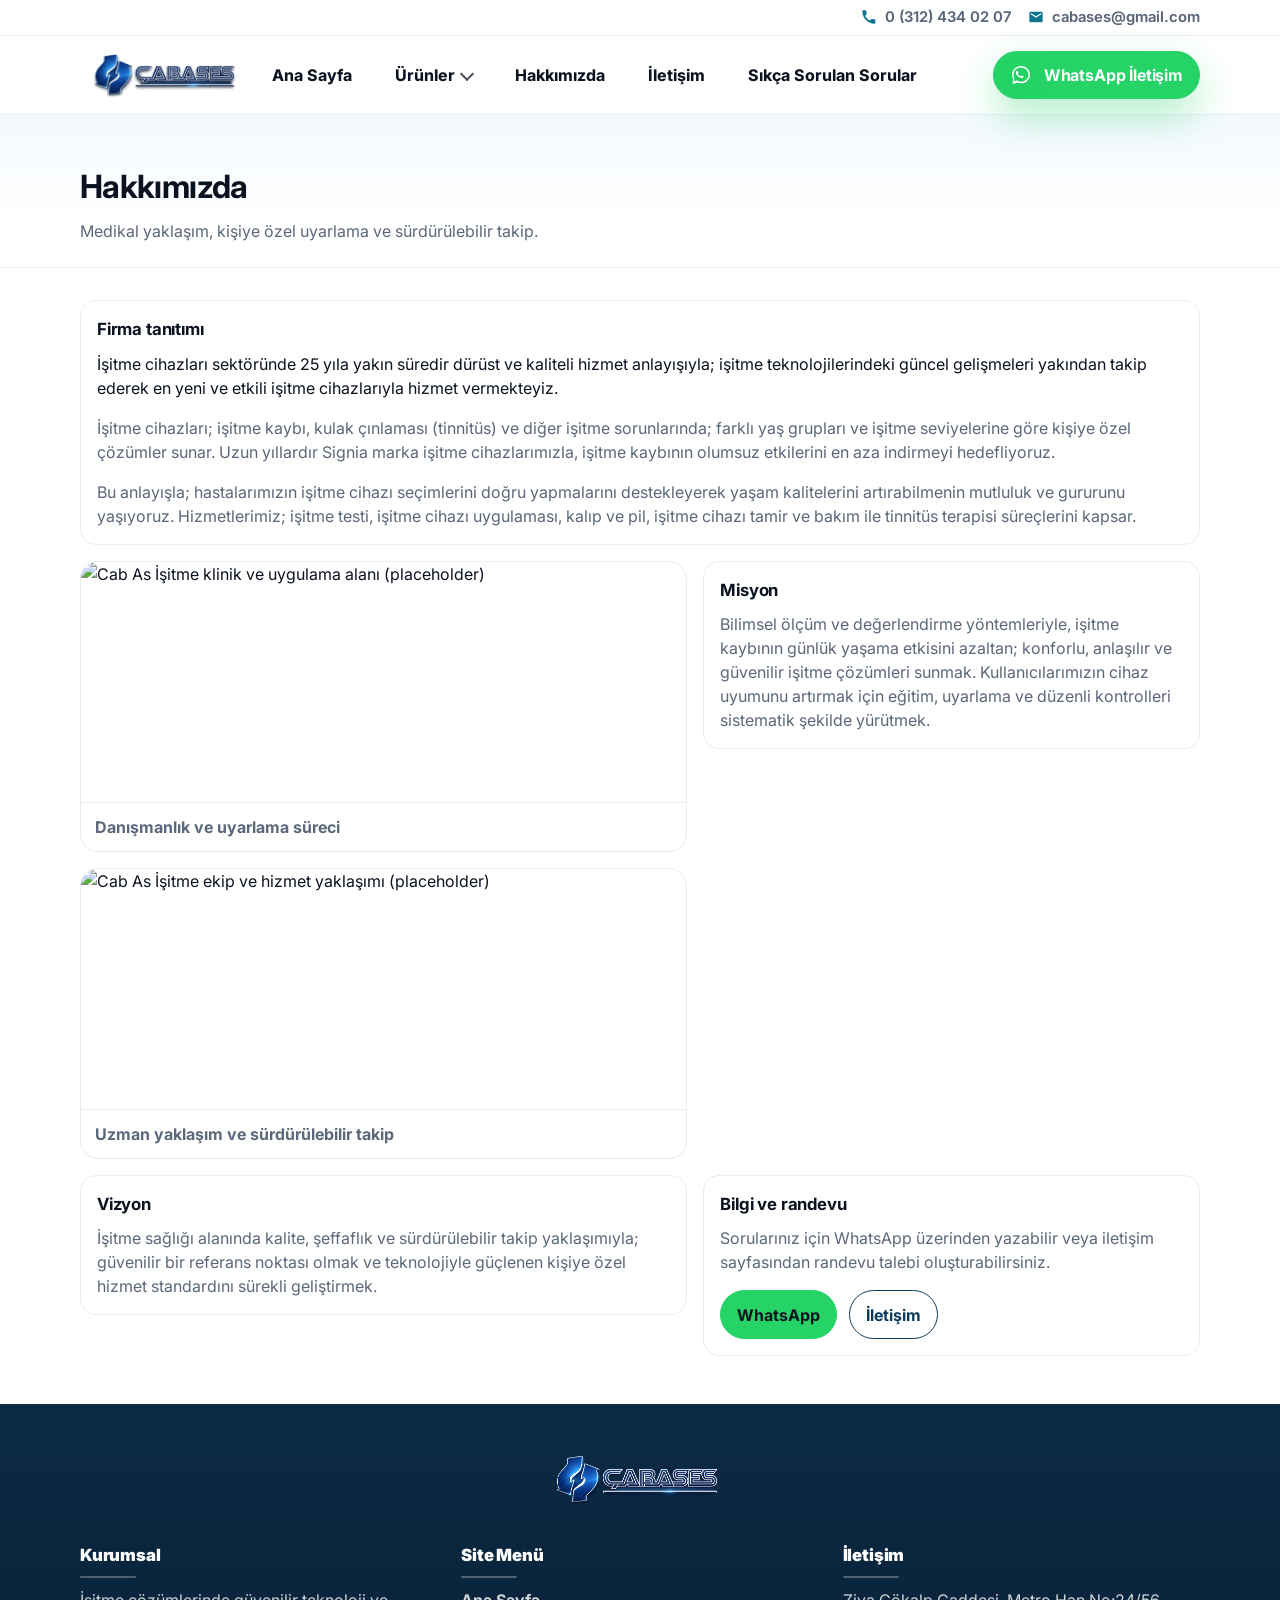
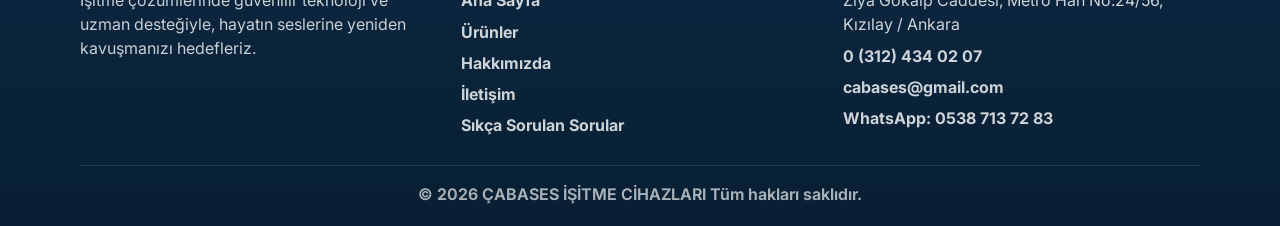
==== project/hakkimizda.html @ fc8d697c "İlk commit: Cab As İşitme statik site (project/) Co-authored-by: Cursor <cursoragent@cursor.com>" ====
<!doctype html>
<html lang="tr">
  <head>
    <meta charset="UTF-8" />
    <meta name="viewport" content="width=device-width, initial-scale=1" />
    <meta name="theme-color" content="#0b3b5a" />

    <title>Cab As İşitme | Hakkımızda</title>
    <meta
      name="description"
      content="Cab As İşitme hakkında. Uzman yaklaşım, güvenilir hizmet ve kişiye özel işitme cihazı çözümleri."
    />
    <meta name="robots" content="index,follow" />
    <meta name="author" content="Cab As İşitme" />

    <link rel="canonical" href="https://example.com/hakkimizda" />

    <meta property="og:type" content="website" />
    <meta property="og:locale" content="tr_TR" />
    <meta property="og:title" content="Cab As İşitme | Hakkımızda" />
    <meta property="og:description" content="Kurumsal tanıtım, misyon ve vizyon." />
    <meta property="og:url" content="https://example.com/hakkimizda" />
    <meta property="og:image" content="https://example.com/project/images/og-cover.svg" />

    <meta name="twitter:card" content="summary_large_image" />

    <link rel="icon" href="./images/favicon.svg" type="image/svg+xml" />
    <link rel="preconnect" href="https://fonts.googleapis.com" />
    <link rel="preconnect" href="https://fonts.gstatic.com" crossorigin />
    <link
      href="https://fonts.googleapis.com/css2?family=Inter:wght@400;500;600;700;800&display=swap"
      rel="stylesheet"
    />
    <link rel="stylesheet" href="./css/styles.css" />
  </head>
  <body>
    <a class="skip-link" href="#main">İçeriğe atla</a>

    <div class="topbar">
      <div class="container topbar-inner">
        <div class="topbar-left" aria-label="İletişim kısayolları">
          <a class="topbar-link" href="tel:+903124340207">
            <svg class="topbar-icon" viewBox="0 0 24 24" aria-hidden="true">
              <path
                fill="currentColor"
                d="M6.6 10.8c1.5 2.9 3.7 5.1 6.6 6.6l2.2-2.2c.3-.3.7-.4 1.1-.3 1.2.4 2.6.6 4 .6.6 0 1 .4 1 1V21c0 .6-.4 1-1 1C10.1 22 2 13.9 2 3c0-.6.4-1 1-1h3.9c.6 0 1 .4 1 1 0 1.4.2 2.8.6 4 .1.4 0 .8-.3 1.1l-2.6 2.7Z"
              />
            </svg>
            0 (312) 434 02 07
          </a>
          <a class="topbar-link" href="mailto:cabases@gmail.com">
            <svg class="topbar-icon" viewBox="0 0 24 24" aria-hidden="true">
              <path
                fill="currentColor"
                d="M20 4H4c-1.1 0-2 .9-2 2v12c0 1.1.9 2 2 2h16c1.1 0 2-.9 2-2V6c0-1.1-.9-2-2-2Zm0 4-8 5-8-5V6l8 5 8-5v2Z"
              />
            </svg>
            cabases@gmail.com
          </a>
        </div>

      </div>
    </div>

    <header class="site-header">
      <div class="container header-inner">
        <a class="brand" href="./index.html" aria-label="Cab As İşitme ana sayfa">
          <img
            class="brand-logo"
            src="./images/brand-logo.png"
            width="140"
            height="34"
            alt="Cab As İşitme"
            decoding="async"
          />
        </a>

        <button class="nav-toggle" type="button" aria-expanded="false" aria-controls="primary-nav" data-nav-toggle>
          Menü
        </button>

        <nav id="primary-nav" class="nav" aria-label="Ana menü" data-nav>
          <ul class="nav-list">
            <li><a class="nav-link" href="./index.html">Ana Sayfa</a></li>
            <li class="nav-item has-mega" data-mega>
              <button
                class="nav-link nav-link-button"
                type="button"
                aria-expanded="false"
                aria-controls="mega-products"
                data-mega-toggle
              >
                Ürünler
                <span class="chev" aria-hidden="true"></span>
              </button>
              <div id="mega-products" class="mega" role="region" aria-label="Ürünler menü" data-mega-panel>
                <div class="mega-split">
                  <div class="mega-split-cats" role="tablist" aria-label="Ürün kategorileri">
                    <button type="button" class="mega-cat is-active" role="tab" aria-selected="true" data-mega-tab="isitme" id="mega-tab-isitme">
                      İşitme Cihazları
                      <span class="mega-cat-arrow" aria-hidden="true">›</span>
                    </button>
                    <button type="button" class="mega-cat" role="tab" aria-selected="false" data-mega-tab="baglanti" id="mega-tab-baglanti">
                      Bağlantı
                      <span class="mega-cat-arrow" aria-hidden="true">›</span>
                    </button>
                    <button type="button" class="mega-cat" role="tab" aria-selected="false" data-mega-tab="sarj" id="mega-tab-sarj">
                      Şarj cihazları ve Aksesuarlar
                      <span class="mega-cat-arrow" aria-hidden="true">›</span>
                    </button>
                    <button type="button" class="mega-cat" role="tab" aria-selected="false" data-mega-tab="isitme-hakkinda" id="mega-tab-isitme-hakkinda">
                      İşitme hakkında
                      <span class="mega-cat-arrow" aria-hidden="true">›</span>
                    </button>
                    <button type="button" class="mega-cat" role="tab" aria-selected="false" data-mega-tab="tinnitus" id="mega-tab-tinnitus">
                      Tinnitus
                      <span class="mega-cat-arrow" aria-hidden="true">›</span>
                    </button>
                    <button type="button" class="mega-cat" role="tab" aria-selected="false" data-mega-tab="wellbeing" id="mega-tab-wellbeing">
                      My Wellbeing
                      <span class="mega-cat-arrow" aria-hidden="true">›</span>
                    </button>
                    <button type="button" class="mega-cat" role="tab" aria-selected="false" data-mega-tab="servis" id="mega-tab-servis">
                      Servis ve destek
                      <span class="mega-cat-arrow" aria-hidden="true">›</span>
                    </button>
                    <button type="button" class="mega-cat" role="tab" aria-selected="false" data-mega-tab="blog" id="mega-tab-blog">
                      Blog
                      <span class="mega-cat-arrow" aria-hidden="true">›</span>
                    </button>
                  </div>
                  <div class="mega-split-detail">
                    <div class="mega-panel" role="tabpanel" data-mega-content="isitme" aria-labelledby="mega-tab-isitme">
                      <p class="mega-panel-title">İşitme Cihazları</p>
                      <ul class="mega-panel-list">
                        <li><a href="./sss.html#isitme-cihaz-nasil">İşitme cihazları nasıl çalışır?</a></li>
                        <li><a href="./urunler.html#kulak-ici">Kulak içi modeller</a></li>
                        <li><a href="./urunler.html#kulak-arkasi">Kulak arkası modeller</a></li>
                        <li><a href="./urunler.html#sarjli">Şarjlı modeller</a></li>
                        <li><a href="./urunler.html">Tüm ürünleri görüntüle</a></li>
                      </ul>
                    </div>
                    <div class="mega-panel" hidden role="tabpanel" data-mega-content="baglanti" aria-labelledby="mega-tab-baglanti">
                      <p class="mega-panel-title">Bağlantı</p>
                      <ul class="mega-panel-list">
                        <li><a href="./urunler.html#bluetooth">Bluetooth ve kablosuz bağlantı</a></li>
                        <li><a href="./sss.html#bluetooth">Bluetooth bağlantısı (SSS)</a></li>
                        <li><a href="./urunler.html#destek">Uygulama ve uzaktan destek</a></li>
                        <li><a href="./iletisim.html">Bağlantı danışmanlığı için iletişim</a></li>
                      </ul>
                    </div>
                    <div class="mega-panel" hidden role="tabpanel" data-mega-content="sarj" aria-labelledby="mega-tab-sarj">
                      <p class="mega-panel-title">Şarj cihazları ve Aksesuarlar</p>
                      <ul class="mega-panel-list">
                        <li><a href="./urunler.html#sarjli">Şarj çözümleri</a></li>
                        <li><a href="./urunler.html#aksesuar">Aksesuarlar</a></li>
                        <li><a href="./urunler.html#aksesuar">TV ve multimedya aksesuarları</a></li>
                      </ul>
                    </div>
                    <div class="mega-panel" hidden role="tabpanel" data-mega-content="isitme-hakkinda" aria-labelledby="mega-tab-isitme-hakkinda">
                      <p class="mega-panel-title">İşitme hakkında</p>
                      <ul class="mega-panel-list">
                        <li><a href="./sss.html#ilk-kez">İlk kez kullananlar için SSS</a></li>
                        <li><a href="./sss.html#isitme-turu-derece">İşitme kaybı türü ve derecesi</a></li>
                        <li><a href="./sss.html#modeller">Hangi modeller mevcut?</a></li>
                        <li><a href="./sss.html#gurultu-ortam">Gürültülü ortamlarda dinleme</a></li>
                      </ul>
                    </div>
                    <div class="mega-panel" hidden role="tabpanel" data-mega-content="tinnitus" aria-labelledby="mega-tab-tinnitus">
                      <p class="mega-panel-title">Tinnitus</p>
                      <ul class="mega-panel-list">
                        <li><a href="./sss.html#tinnitus-neden">Tinnitusun nedenleri</a></li>
                        <li><a href="./sss.html#tinnitus-terapi">Tinnitus yönetimi ve terapi</a></li>
                      </ul>
                    </div>
                    <div class="mega-panel" hidden role="tabpanel" data-mega-content="wellbeing" aria-labelledby="mega-tab-wellbeing">
                      <p class="mega-panel-title">My Wellbeing</p>
                      <ul class="mega-panel-list">
                        <li><a href="./sss.html#alism-suresi">Cihaza alışma süreci</a></li>
                        <li><a href="./urunler.html#konfor">Konfor ve uyarlama</a></li>
                        <li><a href="./iletisim.html">Kişisel danışmanlık</a></li>
                      </ul>
                    </div>
                    <div class="mega-panel" hidden role="tabpanel" data-mega-content="servis" aria-labelledby="mega-tab-servis">
                      <p class="mega-panel-title">Servis ve destek</p>
                      <ul class="mega-panel-list">
                        <li><a href="./iletisim.html">İletişim ve randevu</a></li>
                        <li><a href="./hakkimizda.html">Hakkımızda</a></li>
                        <li><a href="./sss.html">Sıkça sorulan sorular</a></li>
                      </ul>
                    </div>
                    <div class="mega-panel" hidden role="tabpanel" data-mega-content="blog" aria-labelledby="mega-tab-blog">
                      <p class="mega-panel-title">Blog</p>
                      <ul class="mega-panel-list">
                        <li><a href="./sss.html#blog-yakinda">Yakında: blog yazıları</a></li>
                      </ul>
                    </div>
                  </div>
                </div>
                <div class="mega-split-foot">
                  <a class="button button-sm" href="./iletisim.html">Ön görüşme</a>
                  <a class="text-link text-link-inline" href="./urunler.html">Tüm ürünler</a>
                </div>
              </div>
            </li>
            <li><a class="nav-link" href="./hakkimizda.html" aria-current="page">Hakkımızda</a></li>
            <li><a class="nav-link" href="./iletisim.html">İletişim</a></li>
            <li><a class="nav-link" href="./sss.html">Sıkça Sorulan Sorular</a></li>
          </ul>
        </nav>

        <div class="header-right">
          <a
            class="button nav-whatsapp"
            href="https://wa.me/905387137283?text=Merhaba%2C%20bilgi%20almak%20istiyorum."
            target="_blank"
            rel="noopener noreferrer"
            aria-label="WhatsApp ile iletişim"
          >
            <svg class="wa-icon" viewBox="0 0 32 32" aria-hidden="true">
              <path
                fill="currentColor"
                d="M19.11 17.46c-.28-.14-1.62-.8-1.87-.9-.25-.09-.43-.14-.61.14-.18.28-.7.9-.86 1.08-.16.18-.32.2-.6.07-.28-.14-1.17-.43-2.22-1.36-.82-.73-1.37-1.63-1.53-1.9-.16-.28-.02-.43.12-.57.12-.12.28-.32.41-.48.14-.16.18-.28.28-.46.09-.18.05-.34-.02-.48-.07-.14-.61-1.47-.84-2.01-.22-.53-.45-.46-.61-.47h-.52c-.18 0-.48.07-.73.34-.25.28-.96.94-.96 2.29s.98 2.66 1.12 2.84c.14.18 1.93 2.95 4.68 4.13.65.28 1.16.45 1.55.58.65.21 1.25.18 1.72.11.52-.08 1.62-.66 1.85-1.3.23-.64.23-1.19.16-1.3-.07-.12-.25-.18-.52-.32ZM16 3C8.83 3 3 8.6 3 15.5c0 2.2.62 4.35 1.8 6.23L3.62 29l7.56-1.95A13.3 13.3 0 0 0 16 28c7.17 0 13-5.6 13-12.5S23.17 3 16 3Zm0 22.7c-2.05 0-4.05-.56-5.78-1.63l-.41-.25-4.48 1.16.99-4.27-.27-.43A10.8 10.8 0 0 1 5.2 15.5C5.2 9.8 10.04 5.2 16 5.2c5.96 0 10.8 4.6 10.8 10.3 0 5.7-4.84 10.2-10.8 10.2Z"
              />
            </svg>
            <span class="wa-label">WhatsApp İletişim</span>
          </a>
        </div>
      </div>
    </header>

    <main id="main">
      <section class="page-hero">
        <div class="container">
          <h1 class="page-title">Hakkımızda</h1>
          <p class="page-subtitle">Medikal yaklaşım, kişiye özel uyarlama ve sürdürülebilir takip.</p>
        </div>
      </section>

      <section class="content">
        <div class="container">
          <div class="about-layout">
            <section class="card about-intro">
              <h2 class="section-h2">Firma tanıtımı</h2>
              <p class="lead">
                İşitme cihazları sektöründe 25 yıla yakın süredir dürüst ve kaliteli hizmet anlayışıyla; işitme
                teknolojilerindeki güncel gelişmeleri yakından takip ederek en yeni ve etkili işitme cihazlarıyla hizmet
                vermekteyiz.
              </p>
              <p class="muted">
                İşitme cihazları; işitme kaybı, kulak çınlaması (tinnitüs) ve diğer işitme sorunlarında; farklı yaş grupları ve
                işitme seviyelerine göre kişiye özel çözümler sunar. Uzun yıllardır Signia marka işitme cihazlarımızla, işitme
                kaybının olumsuz etkilerini en aza indirmeyi hedefliyoruz.
              </p>
              <p class="muted mb-0">
                Bu anlayışla; hastalarımızın işitme cihazı seçimlerini doğru yapmalarını destekleyerek yaşam kalitelerini
                artırabilmenin mutluluk ve gururunu yaşıyoruz. Hizmetlerimiz; işitme testi, işitme cihazı uygulaması, kalıp ve
                pil, işitme cihazı tamir ve bakım ile tinnitüs terapisi süreçlerini kapsar.
              </p>
            </section>

            <div class="about-gallery" aria-label="Kurumsal görseller">
              <figure class="about-figure">
                <img
                  class="about-image"
                  src="./images/about-1.svg"
                  width="1200"
                  height="900"
                  loading="lazy"
                  decoding="async"
                  alt="Cab As İşitme klinik ve uygulama alanı (placeholder)"
                />
                <figcaption class="about-caption">Danışmanlık ve uyarlama süreci</figcaption>
              </figure>
              <figure class="about-figure">
                <img
                  class="about-image"
                  src="./images/about-2.svg"
                  width="1200"
                  height="900"
                  loading="lazy"
                  decoding="async"
                  alt="Cab As İşitme ekip ve hizmet yaklaşımı (placeholder)"
                />
                <figcaption class="about-caption">Uzman yaklaşım ve sürdürülebilir takip</figcaption>
              </figure>
            </div>

            <section class="card">
              <h2 class="section-h2">Misyon</h2>
              <p class="muted m-0">
                Bilimsel ölçüm ve değerlendirme yöntemleriyle, işitme kaybının günlük yaşama etkisini azaltan; konforlu,
                anlaşılır ve güvenilir işitme çözümleri sunmak. Kullanıcılarımızın cihaz uyumunu artırmak için eğitim, uyarlama
                ve düzenli kontrolleri sistematik şekilde yürütmek.
              </p>
            </section>

            <section class="card">
              <h2 class="section-h2">Vizyon</h2>
              <p class="muted m-0">
                İşitme sağlığı alanında kalite, şeffaflık ve sürdürülebilir takip yaklaşımıyla; güvenilir bir referans noktası
                olmak ve teknolojiyle güçlenen kişiye özel hizmet standardını sürekli geliştirmek.
              </p>
            </section>

            <section class="card about-cta">
              <h2 class="section-h2">Bilgi ve randevu</h2>
              <p class="muted mt-0">
                Sorularınız için WhatsApp üzerinden yazabilir veya iletişim sayfasından randevu talebi oluşturabilirsiniz.
              </p>
              <div class="about-actions">
                <a
                  class="button button-whatsapp"
                  href="https://wa.me/905387137283?text=Merhaba%2C%20hizmetleriniz%20hakk%C4%B1nda%20bilgi%20almak%20istiyorum."
                  target="_blank"
                  rel="noopener noreferrer"
                >
                  WhatsApp
                </a>
                <a class="button button-ghost" href="./iletisim.html">İletişim</a>
              </div>
            </section>
          </div>
        </div>
      </section>
    </main>

    <footer class="site-footer">
      <div class="container footer-logo-row">
        <img
          class="footer-logo footer-logo-standalone"
          src="./images/brand-logo.png"
          width="140"
          height="34"
          alt="Cab As İşitme"
          loading="lazy"
        />
      </div>
      <div class="container footer-grid">
        <section class="footer-col" aria-label="Kurumsal">
          <h2 class="footer-title">Kurumsal</h2>
          <p class="footer-text">
            İşitme çözümlerinde güvenilir teknoloji ve uzman desteğiyle, hayatın seslerine yeniden kavuşmanızı hedefleriz.
          </p>
        </section>

        <nav class="footer-col" aria-label="Site menü">
          <h2 class="footer-title">Site Menü</h2>
          <ul class="footer-list">
            <li><a href="./index.html">Ana Sayfa</a></li>
            <li><a href="./urunler.html">Ürünler</a></li>
            <li><a href="./hakkimizda.html">Hakkımızda</a></li>
            <li><a href="./iletisim.html">İletişim</a></li>
            <li><a href="./sss.html">Sıkça Sorulan Sorular</a></li>
          </ul>
        </nav>

        <section class="footer-col" aria-label="İletişim">
          <h2 class="footer-title">İletişim</h2>
          <ul class="footer-list">
            <li>Ziya Gökalp Caddesi, Metro Han No:24/56, Kızılay / Ankara</li>
            <li><a href="tel:+903124340207">0 (312) 434 02 07</a></li>
            <li><a href="mailto:cabases@gmail.com">cabases@gmail.com</a></li>
            <li><a href="https://wa.me/905387137283" target="_blank" rel="noopener noreferrer">WhatsApp: 0538 713 72 83</a></li>
          </ul>
        </section>
      </div>

      <div class="container footer-bottom">
        <p class="m-0">© <span data-year></span> ÇABASES İŞİTME CİHAZLARI Tüm hakları saklıdır.</p>
      </div>
    </footer>

    <script src="./js/main.js" defer></script>
  </body>
</html>
---- project/css/styles.css ----
/* Step 2: Yeni /project yapısı için temel stiller.
   (Tasarımı bir sonraki adımda detaylandırabiliriz.) */

:root {
  --bg: #ffffff;
  --text: #0b1220;
  --muted: #5b677a;
  --brand: #0b3b5a;
  --brand-2: #0e7490;
  --border: #e6edf5;
  --radius: 16px;
  --shadow: 0 18px 45px rgba(11, 18, 32, 0.12);
  --shadow-soft: 0 10px 26px rgba(11, 18, 32, 0.08);
  --ease-out: cubic-bezier(0.16, 1, 0.3, 1);
  --font-sans: "Inter", system-ui, -apple-system, "Segoe UI", Roboto, Arial, sans-serif;
}

*,
*::before,
*::after {
  box-sizing: border-box;
}

html {
  -webkit-text-size-adjust: 100%;
}

body {
  margin: 0;
  font-family: var(--font-sans);
  font-feature-settings: "kern" 1, "liga" 1;
  color: var(--text);
  background: var(--bg);
  line-height: 1.5;
  overflow-x: hidden;
  overflow-x: clip;
}

img,
video {
  max-width: 100%;
}

a {
  color: inherit;
  text-decoration: none;
}

.container {
  width: min(1120px, calc(100% - clamp(1rem, 4vw, 2rem)));
  margin-inline: auto;
}

.skip-link {
  position: absolute;
  left: -9999px;
  top: auto;
  width: 1px;
  height: 1px;
  overflow: hidden;
}

.skip-link:focus {
  left: 1rem;
  top: 1rem;
  width: auto;
  height: auto;
  padding: 0.75rem 1rem;
  background: #fff;
  border: 1px solid var(--brand);
  border-radius: 999px;
  z-index: 9999;
}

.topbar {
  background: #ffffff;
  border-bottom: 1px solid var(--border);
  color: var(--muted);
  font-weight: 650;
}

.topbar-inner {
  display: flex;
  align-items: center;
  justify-content: flex-end;
  gap: 1rem;
  padding: 0.4rem 0;
  font-size: 0.92rem;
}

.topbar-left {
  display: inline-flex;
  gap: 1rem;
  align-items: center;
  justify-content: flex-end;
  width: 100%;
}

.topbar-link {
  display: inline-flex;
  gap: 0.5rem;
  align-items: center;
  color: var(--muted);
  overflow-wrap: anywhere;
}

.topbar-link:hover {
  color: var(--brand);
}

.topbar-icon {
  width: 16px;
  height: 16px;
  color: var(--brand-2);
}

.header-right {
  display: inline-flex;
  align-items: center;
  gap: 0.75rem;
}

.site-header {
  position: sticky;
  top: 0;
  background: rgba(255, 255, 255, 0.86);
  backdrop-filter: blur(10px);
  border-bottom: 1px solid var(--border);
  z-index: 2000;
  box-shadow: 0 0 0 rgba(0, 0, 0, 0);
}

.header-inner {
  display: flex;
  align-items: center;
  justify-content: space-between;
  gap: 1rem;
  height: 78px; /* navbar yüksekliği sabit */
  padding: 0; /* yüksekliği padding yerine height yönetiyor */
  position: relative;
}

.brand {
  display: inline-flex;
  gap: 0.5rem;
  align-items: center;
  font-weight: 800;
  letter-spacing: -0.02em;
  color: var(--brand);
  height: 78px; /* header-inner ile aynı */
  overflow: visible;
}

.brand-logo {
  display: block;
  height: auto;
  max-height: 100%;
  width: auto;
  transform: scale(1.5);
  transform-origin: left center;
}

.nav-toggle {
  display: none;
  padding: 0.6rem 0.8rem;
  border-radius: 999px;
  border: 1px solid var(--border);
  background: #fff;
  font-weight: 700;
  cursor: pointer;
}

.nav {
  margin-inline: auto;
}

.nav-whatsapp {
  background: #25d366;
  border-color: #25d366;
  color: #ffffff;
  padding: 0.85rem 1.25rem;
  border-radius: 18px;
  font-weight: 900;
  letter-spacing: -0.01em;
  gap: 0.75rem;
  box-shadow: 0 18px 42px rgba(37, 211, 102, 0.35);
  transition: transform 180ms var(--ease-out), box-shadow 180ms var(--ease-out), filter 180ms var(--ease-out);
}

.nav-whatsapp:hover {
  transform: translateY(-2px);
  filter: saturate(1.02) brightness(1.02);
  box-shadow: 0 26px 60px rgba(37, 211, 102, 0.46);
}

.nav-whatsapp:focus-visible {
  outline: 3px solid rgba(37, 211, 102, 0.28);
  outline-offset: 3px;
}

.wa-icon {
  width: 22px;
  height: 22px;
  flex: 0 0 auto;
  filter: drop-shadow(0 6px 14px rgba(0, 0, 0, 0.14));
}

.wa-label {
  white-space: nowrap;
}

.nav-list {
  display: flex;
  gap: 40px;
  list-style: none;
  padding: 0;
  margin: 0;
  align-items: center;
}

.nav-link {
  display: inline-flex;
  padding: 0.55rem 0.1rem;
  color: var(--text);
  font-family: inherit;
  font-size: 1rem;
  font-weight: 750;
  line-height: 1.25;
  border-radius: 10px;
  position: relative;
  transition: transform 240ms var(--ease-out), color 240ms var(--ease-out);
}

.nav-link::after {
  content: "";
  position: absolute;
  left: 0;
  right: 0;
  bottom: -6px;
  height: 2px;
  background: linear-gradient(90deg, var(--brand-2), var(--brand));
  transform: scaleX(0);
  transform-origin: left;
  transition: transform 330ms var(--ease-out);
  border-radius: 999px;
  opacity: 0.95;
}

.nav-link:hover,
.nav-link:focus-visible {
  color: var(--brand);
  transform: translateY(-1px);
}

.nav-link:hover::after,
.nav-link:focus-visible::after {
  transform: scaleX(1);
}

.nav-link:focus-visible {
  outline: 3px solid rgba(14, 116, 144, 0.25);
  outline-offset: 2px;
}

.nav-link-button {
  border: 0;
  background: transparent;
  cursor: pointer;
  align-items: center;
  gap: 0.4rem;
  /* <button> tarayıcı varsayılanı fontu küçültmesin; linklerle aynı tipografi */
  font-family: inherit;
  font-size: 1rem;
  font-weight: 750;
  line-height: 1.25;
  color: var(--text);
}

.chev {
  width: 10px;
  height: 10px;
  border-right: 2px solid currentColor;
  border-bottom: 2px solid currentColor;
  transform: rotate(45deg);
  margin-top: -2px;
  opacity: 0.75;
}

.nav-item {
  position: relative;
}

.has-mega > .mega {
  position: absolute;
  top: calc(100% + 10px);
  left: 50%;
  transform: translateX(-50%);
  width: min(920px, calc(100vw - 2rem));
  background: #f6f7f8;
  border: 1px solid var(--border);
  border-radius: 18px;
  box-shadow: var(--shadow);
  padding: 0;
  opacity: 0;
  visibility: hidden;
  pointer-events: none;
  transition: opacity 180ms ease, transform 180ms ease, visibility 180ms ease;
  overflow: hidden;
}

.has-mega > .mega::before {
  content: "";
  position: absolute;
  top: -8px;
  left: 50%;
  transform: translateX(-50%) rotate(45deg);
  width: 14px;
  height: 14px;
  background: #f6f7f8;
  border-left: 1px solid var(--border);
  border-top: 1px solid var(--border);
}

.mega-split {
  display: grid;
  grid-template-columns: minmax(200px, 260px) minmax(0, 1fr);
  gap: 0;
  min-height: 280px;
}

.mega-split-cats {
  display: flex;
  flex-direction: column;
  padding: 0.5rem 0;
  background: rgba(255, 255, 255, 0.65);
  border-right: 1px solid var(--border);
}

.mega-cat {
  display: flex;
  align-items: center;
  justify-content: space-between;
  gap: 0.75rem;
  width: 100%;
  padding: 0.72rem 1rem;
  border: 0;
  background: transparent;
  cursor: pointer;
  font-family: inherit;
  font-size: 0.94rem;
  font-weight: 600;
  color: var(--text);
  text-align: left;
  letter-spacing: -0.01em;
  transition: background 160ms var(--ease-out), color 160ms var(--ease-out);
}

.mega-cat:hover,
.mega-cat:focus-visible {
  background: rgba(11, 18, 32, 0.06);
  outline: none;
}

.mega-cat.is-active {
  background: rgba(11, 18, 32, 0.08);
  color: var(--brand);
}

.mega-cat-arrow {
  font-size: 1.1rem;
  font-weight: 500;
  opacity: 0.45;
  line-height: 1;
}

.mega-cat.is-active .mega-cat-arrow {
  opacity: 0.85;
}

.mega-split-detail {
  padding: 1.1rem 1.25rem 1rem;
  background: #fff;
}

.mega-panel-title {
  margin: 0 0 0.85rem;
  font-size: 1rem;
  font-weight: 800;
  letter-spacing: -0.02em;
  color: var(--text);
}

.mega-panel-list {
  list-style: none;
  margin: 0;
  padding: 0;
  display: grid;
  gap: 0.15rem;
}

.mega-panel-list a {
  display: flex;
  align-items: center;
  justify-content: space-between;
  gap: 0.5rem;
  padding: 0.55rem 0.5rem;
  border-radius: 10px;
  color: var(--text);
  font-size: 0.93rem;
  font-weight: 500;
  transition: background 160ms var(--ease-out), color 160ms var(--ease-out);
}

.mega-panel-list a::after {
  content: "›";
  font-size: 0.95rem;
  opacity: 0.35;
}

.mega-panel-list a:hover {
  background: rgba(14, 116, 144, 0.08);
  color: var(--brand);
}

.mega-split-foot {
  display: flex;
  flex-wrap: wrap;
  align-items: center;
  gap: 0.75rem 1.25rem;
  padding: 0.85rem 1.25rem;
  border-top: 1px solid var(--border);
  background: #fff;
}

.text-link-inline {
  margin-top: 0;
}

.mega-title {
  margin: 0 0 0.5rem;
  font-weight: 800;
  letter-spacing: -0.01em;
}

.mega-text {
  margin: 0 0 0.75rem;
  color: var(--muted);
}

.text-link {
  display: inline-flex;
  margin-top: 0.65rem;
  color: var(--brand-2);
  font-weight: 800;
}

/* Ana sayfa — navbar mega menü ile uyumlu vitrin (görseller sonra eklenecek) */
.home-mega-section {
  padding-top: 0.25rem;
}

.home-mega-intro {
  max-width: 52ch;
  margin-bottom: 1.25rem;
}

.home-mega-title {
  margin: 0 0 0.35rem;
  font-size: clamp(1.35rem, 2.5vw, 1.65rem);
  font-weight: 900;
  letter-spacing: -0.02em;
}

.home-mega-lead {
  margin: 0;
  line-height: 1.5;
}

.home-mega-grid {
  display: grid;
  grid-template-columns: repeat(4, minmax(0, 1fr));
  gap: 1rem;
  margin: 0 0 1rem;
  padding: 0;
  list-style: none;
}

.home-mega-grid > li {
  min-width: 0;
  display: flex;
}

.home-mega-grid > li > .home-mega-card {
  flex: 1;
}

.home-mega-card {
  display: flex;
  flex-direction: column;
  border: 1px solid var(--border);
  border-radius: var(--radius);
  background: #fff;
  overflow: hidden;
  color: inherit;
  text-decoration: none;
  box-shadow: 0 1px 0 rgba(11, 18, 32, 0.04);
  transition: transform 220ms var(--ease-out), box-shadow 220ms var(--ease-out), border-color 220ms var(--ease-out);
}

.home-mega-card:hover {
  transform: translateY(-3px);
  box-shadow: var(--shadow);
  border-color: rgba(14, 116, 144, 0.28);
}

.home-mega-card:focus-visible {
  outline: 3px solid rgba(14, 116, 144, 0.28);
  outline-offset: 3px;
}

.home-mega-visual {
  position: relative;
  aspect-ratio: 4 / 3;
  min-height: 140px;
  background: linear-gradient(145deg, rgba(191, 230, 255, 0.45) 0%, rgba(14, 116, 144, 0.08) 55%, rgba(11, 59, 90, 0.06) 100%);
  border-bottom: 1px solid var(--border);
}

.home-mega-visual::after {
  content: "Görsel alanı";
  position: absolute;
  inset: 0;
  display: flex;
  align-items: center;
  justify-content: center;
  font-size: 0.8rem;
  font-weight: 750;
  color: rgba(11, 18, 32, 0.28);
  letter-spacing: 0.02em;
  pointer-events: none;
  z-index: 0;
}

.home-mega-visual:has(.home-mega-img)::after {
  content: none;
}

.home-mega-img {
  position: relative;
  z-index: 1;
  display: block;
  width: 100%;
  height: 100%;
  object-fit: cover;
}

.home-mega-card-body {
  padding: 0.85rem 1rem 1rem;
  flex: 1;
}

.home-mega-card-title {
  margin: 0 0 0.25rem;
  font-size: 1.05rem;
  font-weight: 900;
  letter-spacing: -0.01em;
}

.home-mega-card-desc {
  margin: 0;
  font-size: 0.9rem;
  color: var(--muted);
  line-height: 1.45;
}

.home-mega-links {
  padding: 1rem 1.1rem;
}

.home-mega-pills {
  list-style: none;
  margin: 0 0 0.75rem;
  padding: 0;
  display: flex;
  flex-wrap: wrap;
  gap: 0.5rem;
}

.home-mega-pills a {
  display: inline-flex;
  padding: 0.45rem 0.85rem;
  border-radius: 999px;
  border: 1px solid var(--border);
  background: rgba(255, 255, 255, 0.9);
  color: var(--text);
  font-weight: 750;
  font-size: 0.9rem;
  text-decoration: none;
  transition: background 160ms var(--ease-out), color 160ms var(--ease-out), border-color 160ms var(--ease-out);
}

.home-mega-pills a:hover {
  background: rgba(14, 116, 144, 0.1);
  border-color: rgba(14, 116, 144, 0.35);
  color: var(--brand);
}

@media (max-width: 960px) {
  .home-mega-grid {
    grid-template-columns: repeat(2, minmax(0, 1fr));
  }
}

/* Yalnızca masaüstü: mobilde translateX(-50%) + position:static boş/devasa panel yapıyordu */
@media (min-width: 861px) {
  .has-mega:hover > .mega,
  .has-mega:focus-within > .mega,
  .has-mega[data-open] > .mega {
    opacity: 1;
    visibility: visible;
    pointer-events: auto;
    transform: translateX(-50%) translateY(0);
  }
}

.button {
  display: inline-flex;
  align-items: center;
  justify-content: center;
  padding: 0.7rem 1rem;
  border-radius: 999px;
  background: var(--brand);
  color: #fff;
  border: 1px solid var(--brand);
  font-weight: 700;
}

.button-ghost {
  background: transparent;
  color: var(--brand);
}

.button:hover {
  filter: brightness(0.98);
}

/* Navbar WhatsApp: .button genel lacivertini ezer (yeşil kalsın) */
.button.nav-whatsapp {
  background: #25d366;
  border-color: #25d366;
  color: #ffffff;
}

.button.nav-whatsapp:hover {
  background: #20bd5a;
  border-color: #20bd5a;
  filter: brightness(1.02);
}

.button-sm {
  padding: 0.55rem 0.9rem;
  font-weight: 800;
}

.page-hero {
  padding: 3rem 0 1.5rem;
  border-bottom: 1px solid var(--border);
  background: linear-gradient(180deg, #f4f9ff 0%, #ffffff 70%);
}

.page-title {
  margin: 0 0 0.5rem;
  font-size: clamp(1.6rem, 2.5vw, 2.25rem);
  letter-spacing: -0.02em;
}

.page-subtitle {
  margin: 0;
  color: var(--muted);
}

.content {
  padding: 2rem 0 3rem;
}

.products-head {
  margin-bottom: 1.25rem;
}

.products-title {
  margin: 0 0 0.35rem;
  font-size: 1.15rem;
  letter-spacing: -0.01em;
}

.products-subtitle {
  margin: 0;
  color: var(--muted);
}

.product-grid {
  display: grid;
  grid-template-columns: repeat(3, minmax(0, 1fr));
  gap: 1rem;
}

.product-card {
  border: 1px solid var(--border);
  border-radius: 18px;
  background: #fff;
  overflow: hidden;
  box-shadow: 0 1px 0 rgba(11, 18, 32, 0.02);
  transition: transform 160ms ease, box-shadow 160ms ease, border-color 160ms ease;
}

.product-card:hover {
  transform: translateY(-2px);
  box-shadow: var(--shadow);
  border-color: rgba(14, 116, 144, 0.22);
}

.product-media {
  display: block;
  background: linear-gradient(180deg, rgba(191, 230, 255, 0.3) 0%, rgba(255, 255, 255, 0) 70%);
}

.product-image {
  display: block;
  width: 100%;
  height: 200px;
  object-fit: cover;
}

.product-body {
  padding: 0.9rem 0.95rem 1rem;
  display: grid;
  gap: 0.55rem;
}

.product-name {
  margin: 0;
  font-size: 1.02rem;
  letter-spacing: -0.01em;
}

.product-desc {
  margin: 0;
  color: var(--muted);
  font-size: 0.95rem;
}

.product-actions {
  display: flex;
  justify-content: flex-start;
  align-items: center;
  gap: 0.75rem;
}

.product-card:focus-within {
  outline: 3px solid rgba(14, 116, 144, 0.25);
  outline-offset: 2px;
}

.section-h2 {
  margin: 0 0 0.6rem;
  font-size: 1.05rem;
  letter-spacing: -0.01em;
}

.lead {
  margin: 0;
  color: var(--text);
}

.muted {
  color: var(--muted);
}

.m-0 {
  margin: 0;
}

.mt-0 {
  margin-top: 0;
}

.mb-0 {
  margin-bottom: 0;
}

.mt-sm {
  margin-top: 0.75rem;
}

.footer-links {
  display: flex;
  gap: 1rem;
}

.feature-list {
  margin: 0;
  padding-left: 1.2rem;
  display: grid;
  gap: 0.35rem;
}

.product-detail {
  display: grid;
  grid-template-columns: 1.05fr 0.95fr;
  gap: 1rem;
  align-items: start;
}

.product-detail-media {
  border: 1px solid var(--border);
  border-radius: 18px;
  overflow: hidden;
  background: linear-gradient(180deg, rgba(191, 230, 255, 0.22) 0%, rgba(255, 255, 255, 0) 70%);
  box-shadow: 0 1px 0 rgba(11, 18, 32, 0.02);
}

.product-detail-image {
  display: block;
  width: 100%;
  height: min(520px, 56vh);
  object-fit: cover;
}

.product-detail-main {
  display: grid;
  gap: 1rem;
}

.product-detail-cta {
  border-color: rgba(37, 211, 102, 0.22);
  background: linear-gradient(180deg, rgba(37, 211, 102, 0.08) 0%, rgba(255, 255, 255, 0) 70%);
}

.product-detail-actions {
  display: flex;
  gap: 0.75rem;
  flex-wrap: wrap;
  margin-top: 0.75rem;
}

.button-whatsapp {
  background: #25d366;
  border-color: #25d366;
  color: #0b1220;
}

.button-whatsapp:hover {
  filter: brightness(0.97);
}

.about-layout {
  display: grid;
  grid-template-columns: 1.1fr 0.9fr;
  gap: 1rem;
  align-items: start;
}

.about-intro {
  grid-column: 1 / -1;
}

.about-gallery {
  display: grid;
  gap: 1rem;
}

.about-figure {
  margin: 0;
  border: 1px solid var(--border);
  border-radius: 18px;
  overflow: hidden;
  background: #fff;
  box-shadow: 0 1px 0 rgba(11, 18, 32, 0.02);
}

.about-image {
  display: block;
  width: 100%;
  height: 240px;
  object-fit: cover;
}

.about-caption {
  padding: 0.75rem 0.9rem;
  color: var(--muted);
  font-weight: 700;
  border-top: 1px solid var(--border);
}

.about-cta {
  border-color: rgba(14, 116, 144, 0.22);
  background: linear-gradient(180deg, rgba(191, 230, 255, 0.22) 0%, rgba(255, 255, 255, 0) 70%);
}

.about-actions {
  display: flex;
  gap: 0.75rem;
  flex-wrap: wrap;
  margin-top: 0.75rem;
}

.contact-layout {
  display: grid;
  grid-template-columns: 1fr 1fr;
  gap: 1rem;
  align-items: start;
}

.contact-page {
  display: flex;
  justify-content: center;
}

.contact-info-wide {
  width: 100%;
  max-width: 920px;
  margin: 0 auto;
  padding: clamp(1rem, 3vw, 1.75rem) clamp(0.85rem, 3vw, 1.75rem);
}

.contact-info-wide .section-h2 {
  text-align: center;
}

.contact-info-wide .contact-list {
  max-width: 36rem;
  margin: 1rem auto 0;
}

.contact-info-wide .contact-actions {
  justify-content: center;
  margin-top: 1.35rem;
}

.contact-info-wide .map-embed {
  margin-top: 1.5rem;
}

.contact-info-wide .map-embed iframe {
  height: min(440px, 58vh);
}

.contact-list {
  margin: 0;
}

.contact-row {
  display: grid;
  grid-template-columns: 110px 1fr;
  gap: 0.75rem;
  padding: 0.65rem 0;
  border-bottom: 1px solid var(--border);
}

.contact-row:last-child {
  border-bottom: 0;
}

.contact-row dt {
  font-weight: 800;
  color: var(--text);
}

.contact-row dd {
  margin: 0;
  color: var(--muted);
}

.contact-link {
  color: var(--brand-2);
  font-weight: 800;
}

.contact-actions {
  display: flex;
  flex-wrap: wrap;
  gap: 0.75rem;
  margin-top: 1rem;
}

.map-embed {
  margin-top: 1rem;
  border: 1px solid var(--border);
  border-radius: 18px;
  overflow: hidden;
  background: #fff;
}

.map-embed iframe {
  display: block;
  width: 100%;
  max-width: 100%;
  height: 320px;
  border: 0;
}

.contact-form {
  margin-top: 0.75rem;
}

.form-grid {
  display: grid;
  grid-template-columns: 1fr 1fr;
  gap: 0.85rem;
}

.field {
  display: grid;
  gap: 0.35rem;
}

.field-full {
  grid-column: 1 / -1;
}

.field-label {
  font-weight: 800;
  color: var(--text);
  font-size: 0.92rem;
}

.field-input {
  width: 100%;
  padding: 0.75rem 0.85rem;
  border-radius: 14px;
  border: 1px solid var(--border);
  background: #fff;
  color: var(--text);
  outline: none;
  transition: border-color 160ms ease, box-shadow 160ms ease;
}

.field-input:focus {
  border-color: rgba(14, 116, 144, 0.5);
  box-shadow: 0 0 0 4px rgba(14, 116, 144, 0.12);
}

.field-textarea {
  resize: vertical;
  min-height: 140px;
}

.form-actions {
  display: flex;
  gap: 1rem;
  align-items: center;
  flex-wrap: wrap;
  margin-top: 1rem;
}

.form-note {
  margin: 0;
}

.form-alert {
  margin-top: 0.9rem;
  padding: 0.85rem 0.95rem;
  border-radius: 14px;
  border: 1px solid rgba(14, 116, 144, 0.22);
  background: rgba(191, 230, 255, 0.22);
  font-weight: 700;
}

.card {
  border: 1px solid var(--border);
  border-radius: var(--radius);
  padding: 1rem;
  background: #fff;
}

/* SSS — Signia tarzı accordion (kaynak: signia.net SSS yapısı) */
.page-hero--faq {
  background: #ffffff;
  border-bottom: 1px solid #e8eaed;
}

.page-hero--faq .page-title {
  font-weight: 800;
  letter-spacing: -0.03em;
}

.content-faq {
  background: #ffffff;
  padding-top: clamp(1.25rem, 4vw, 2.5rem);
}

.container-faq {
  width: min(720px, calc(100% - clamp(1rem, 4vw, 2rem)));
  margin-inline: auto;
}

.faq-page-intro {
  margin: 0 0 2rem;
  padding-bottom: 0.25rem;
}

.faq-page-intro .faq-intro-title {
  margin: 0 0 0.75rem;
  font-size: clamp(1.35rem, 3.2vw, 1.75rem);
  font-weight: 800;
  letter-spacing: -0.03em;
  line-height: 1.25;
  color: var(--text);
}

.faq-intro-lead {
  margin: 0;
  font-size: 1.02rem;
  line-height: 1.65;
  color: var(--muted);
  font-weight: 450;
}

.faq-accordion {
  border-top: 1px solid #e0e4ea;
}

.faq-acc-item {
  scroll-margin-top: 5.75rem;
  border-bottom: 1px solid #e0e4ea;
}

.faq-acc-item:last-child {
  border-bottom: 0;
}

.faq-acc-trigger {
  width: 100%;
  display: flex;
  align-items: center;
  gap: 0.85rem;
  padding: 1.2rem 0.35rem 1.2rem 0;
  border: 0;
  background: transparent;
  cursor: pointer;
  text-align: left;
  font-family: inherit;
  font-size: 1rem;
  font-weight: 600;
  letter-spacing: -0.015em;
  color: var(--text);
  border-radius: 10px;
  margin: 0 -0.35rem;
  padding-left: 0.35rem;
  padding-right: 0.35rem;
  transition: background-color 0.22s var(--ease-out), color 0.22s var(--ease-out);
}

.faq-acc-trigger:hover {
  background: rgba(11, 18, 32, 0.04);
  color: var(--brand);
}

.faq-acc-item.is-open .faq-acc-trigger {
  color: var(--brand);
}

.faq-acc-chev {
  flex: 0 0 auto;
  width: 1.35rem;
  height: 1.35rem;
  display: inline-flex;
  align-items: center;
  justify-content: center;
  transition: transform 0.4s var(--ease-out);
}

.faq-acc-chev::before {
  content: "";
  width: 0.42rem;
  height: 0.42rem;
  border-right: 2px solid currentColor;
  border-bottom: 2px solid currentColor;
  transform: rotate(45deg);
  margin-top: -0.15rem;
  opacity: 0.55;
}

.faq-acc-item.is-open .faq-acc-chev {
  transform: rotate(180deg);
}

.faq-acc-panel {
  display: grid;
  grid-template-rows: 0fr;
  transition: grid-template-rows 0.45s var(--ease-out);
}

.faq-acc-item.is-open .faq-acc-panel {
  grid-template-rows: 1fr;
}

.faq-acc-inner {
  overflow: hidden;
  min-height: 0;
}

.faq-acc-body {
  padding: 0 0 1.35rem 2.15rem;
  color: var(--muted);
  font-size: 0.96rem;
  line-height: 1.68;
  font-weight: 450;
  opacity: 0;
  transform: translateY(-8px);
  transition: opacity 0.38s var(--ease-out) 0.06s, transform 0.38s var(--ease-out) 0.06s;
}

.faq-acc-item.is-open .faq-acc-body {
  opacity: 1;
  transform: translateY(0);
}

.faq-acc-body strong {
  color: var(--text);
  font-weight: 700;
}

.faq-acc-body h3 {
  margin: 1.1rem 0 0.4rem;
  font-size: 0.98rem;
  font-weight: 800;
  color: var(--text);
  letter-spacing: -0.02em;
}

.faq-acc-body h3:first-child {
  margin-top: 0;
}

.faq-acc-body ul,
.faq-acc-body ol {
  margin: 0.5rem 0 0.75rem;
  padding-left: 1.15rem;
}

.faq-acc-body li {
  margin: 0.35rem 0;
}

.faq-acc-body p {
  margin: 0 0 0.75rem;
}

.faq-acc-body p:last-child {
  margin-bottom: 0;
}

@media (prefers-reduced-motion: reduce) {
  .faq-acc-panel,
  .faq-acc-chev,
  .faq-acc-body,
  .faq-acc-trigger {
    transition: none !important;
  }

  .faq-acc-item.is-open .faq-acc-body {
    transform: none;
  }
}

@media (max-width: 520px) {
  .faq-acc-body {
    padding-left: 0.25rem;
  }

  .faq-acc-trigger {
    font-size: 0.94rem;
    padding-top: 1rem;
    padding-bottom: 1rem;
  }
}

.site-footer {
  border-top: 1px solid rgba(255, 255, 255, 0.08);
  padding: 2.25rem 0 1.25rem;
  color: rgba(255, 255, 255, 0.8);
  background: linear-gradient(180deg, #0b2a45 0%, #081f33 100%);
}

.footer-logo-row {
  margin-bottom: 1.5rem;
  height: 78px; /* sabit: footer blok yüksekliği değişmez; logo scale ile büyür */
  display: flex;
  align-items: center;
  justify-content: center;
  flex-shrink: 0;
  overflow: visible;
}

.footer-logo-standalone {
  margin-bottom: 0;
}

.footer-grid {
  display: grid;
  grid-template-columns: repeat(3, minmax(0, 1fr));
  gap: 1.5rem;
  align-items: start;
}

.footer-col {
  min-width: 0;
}

.footer-logo {
  display: block;
  flex: 0 0 auto; /* flex içinde büyüyüp satırı şişirmez */
  height: auto;
  max-height: 100%;
  width: auto;
  transform: scale(1.72);
  transform-origin: center center;
  margin-bottom: 0;
  filter: brightness(1.05) contrast(1.02);
}

.footer-title {
  margin: 0 0 0.65rem;
  font-size: 1.05rem;
  letter-spacing: -0.01em;
  color: #ffffff;
  font-weight: 900;
  position: relative;
}

.footer-title::after {
  content: "";
  display: block;
  width: 56px;
  height: 2px;
  margin-top: 0.5rem;
  border-radius: 999px;
  background: rgba(255, 255, 255, 0.28);
}

.footer-text {
  margin: 0;
  color: rgba(255, 255, 255, 0.78);
  max-width: 38ch;
}

.footer-list {
  list-style: none;
  padding: 0;
  margin: 0;
  display: grid;
  gap: 0.45rem;
}

.footer-list a {
  color: rgba(255, 255, 255, 0.8);
  font-weight: 700;
  transition: color 160ms var(--ease-out), transform 160ms var(--ease-out);
}

.footer-list a:hover {
  color: #ffffff;
  transform: translateX(2px);
}

.footer-bottom {
  margin-top: 1.75rem;
  padding-top: 1rem;
  border-top: 1px solid rgba(255, 255, 255, 0.1);
  color: rgba(255, 255, 255, 0.65);
  font-weight: 650;
  text-align: center;
}

@media (max-width: 1100px) {
  .nav-list {
    gap: clamp(0.75rem, 2vw, 1.5rem);
  }

  .mega-split {
    grid-template-columns: minmax(180px, 220px) minmax(0, 1fr);
    min-height: 260px;
  }
}

@media (max-width: 1100px) and (min-width: 861px) {
  .product-grid {
    grid-template-columns: repeat(2, minmax(0, 1fr));
  }
}

@media (max-width: 900px) {
  .about-layout {
    grid-template-columns: 1fr;
  }

  .product-detail {
    grid-template-columns: 1fr;
  }

  .contact-layout {
    grid-template-columns: 1fr;
  }
}

@media (max-width: 860px) {
  .topbar-inner {
    justify-content: center;
    gap: 0.75rem;
    flex-wrap: wrap;
  }

  .topbar-left {
    flex-wrap: wrap;
    justify-content: center;
  }

  .nav-toggle {
    display: inline-flex;
  }

  .nav {
    display: none;
    margin-inline: 0;
  }

  .header-right .nav-whatsapp {
    padding: 0.55rem 0.75rem;
  }

  .brand-logo {
    max-height: 78px;
  }

  .nav[data-open] {
    display: block;
    position: absolute;
    left: 0;
    right: 0;
    top: 100%;
    background: #fff;
    border-bottom: 1px solid var(--border);
    box-shadow: var(--shadow);
    max-height: 75vh;
    max-height: min(75vh, calc(100dvh - 5.5rem));
    overflow-y: auto;
    -webkit-overflow-scrolling: touch;
    overscroll-behavior: contain;
  }

  .nav-list {
    flex-direction: column;
    padding: 0.75rem 1rem;
  }

  .nav-item,
  .nav-list > li {
    width: 100%;
  }

  .nav-link,
  .nav-link-button {
    width: 100%;
    justify-content: space-between;
    padding: 0.8rem 0.6rem;
  }

  .has-mega > .mega {
    position: static;
    width: 100%;
    transform: none;
    box-shadow: none;
    border-radius: 14px;
    margin: 0.25rem 0 0.5rem;
    padding: 0.5rem;
    opacity: 1;
    visibility: visible;
    pointer-events: auto;
    display: none;
  }

  .has-mega[data-open] > .mega {
    display: block;
    transform: none;
    opacity: 1;
    visibility: visible;
    pointer-events: auto;
  }

  .has-mega > .mega::before {
    display: none;
  }

  .mega-split {
    grid-template-columns: 1fr;
    min-height: 0;
  }

  .mega-split-cats {
    flex-direction: row;
    flex-wrap: wrap;
    border-right: 0;
    border-bottom: 1px solid var(--border);
    padding: 0.35rem;
    gap: 0.25rem;
  }

  .mega-cat {
    flex: 1 1 auto;
    min-width: min(100%, 12rem);
    padding: 0.55rem 0.75rem;
    border-radius: 10px;
    font-size: 0.88rem;
  }

  .mega-split-detail {
    padding: 0.85rem 0.65rem;
  }

  .mega-split-foot {
    padding: 0.75rem 0.65rem;
  }

  .product-grid {
    grid-template-columns: repeat(2, minmax(0, 1fr));
  }

  .product-detail {
    grid-template-columns: 1fr;
  }

  .product-detail-image {
    height: 340px;
  }

  .about-layout {
    grid-template-columns: 1fr;
  }

  .about-image {
    height: 260px;
  }

  .contact-layout {
    grid-template-columns: 1fr;
  }

  .form-grid {
    grid-template-columns: 1fr;
  }

  .map-embed iframe {
    height: 280px;
  }

  .contact-info-wide .map-embed iframe {
    height: min(320px, 50vh);
  }

  .footer-grid {
    grid-template-columns: 1fr;
    gap: 1.25rem;
    justify-items: center;
    text-align: center;
  }

  .footer-col {
    display: flex;
    flex-direction: column;
    align-items: center;
    width: 100%;
    max-width: 36rem;
  }

  .footer-title::after {
    margin-inline: auto;
  }

  .footer-text {
    margin-inline: auto;
  }

  .footer-list {
    justify-items: center;
    width: 100%;
  }

  .footer-list a:hover {
    transform: none;
  }

  .site-footer {
    padding: 1.75rem 0 1.25rem;
  }
}

@media (max-width: 520px) {
  .home-mega-grid {
    grid-template-columns: 1fr;
  }

  .page-hero {
    padding: 1.75rem 0 1.15rem;
  }

  .page-title {
    font-size: clamp(1.35rem, 6vw, 1.85rem);
  }

  .content {
    padding: 1.35rem 0 2.25rem;
  }

  .card {
    padding: clamp(0.85rem, 3vw, 1rem);
  }

  .product-grid {
    grid-template-columns: 1fr;
  }

  .product-image {
    height: min(220px, 42vw);
  }

  .product-detail-image {
    height: min(280px, 48vh);
  }

  .contact-row {
    grid-template-columns: 1fr;
    gap: 0.3rem;
  }

  .contact-actions {
    flex-direction: column;
    align-items: stretch;
  }

  .contact-actions .button {
    width: 100%;
    justify-content: center;
  }

  .brand-logo {
    transform: scale(1.2);
  }

  .footer-logo {
    transform: scale(1.55); /* dar ekranda hâlâ büyük; 1.2 yerine */
  }

  .wa-label {
    position: absolute;
    width: 1px;
    height: 1px;
    padding: 0;
    margin: -1px;
    overflow: hidden;
    clip: rect(0, 0, 0, 0);
    white-space: nowrap;
    border: 0;
  }

  .button.nav-whatsapp {
    padding: 0.55rem 0.65rem;
    gap: 0.45rem;
  }

  .home-mega-visual {
    min-height: 120px;
  }

  .products-title {
    font-size: clamp(1rem, 4vw, 1.15rem);
  }

  .about-image {
    height: min(220px, 50vw);
  }

  .footer-bottom {
    padding-inline: 0.5rem;
  }
}
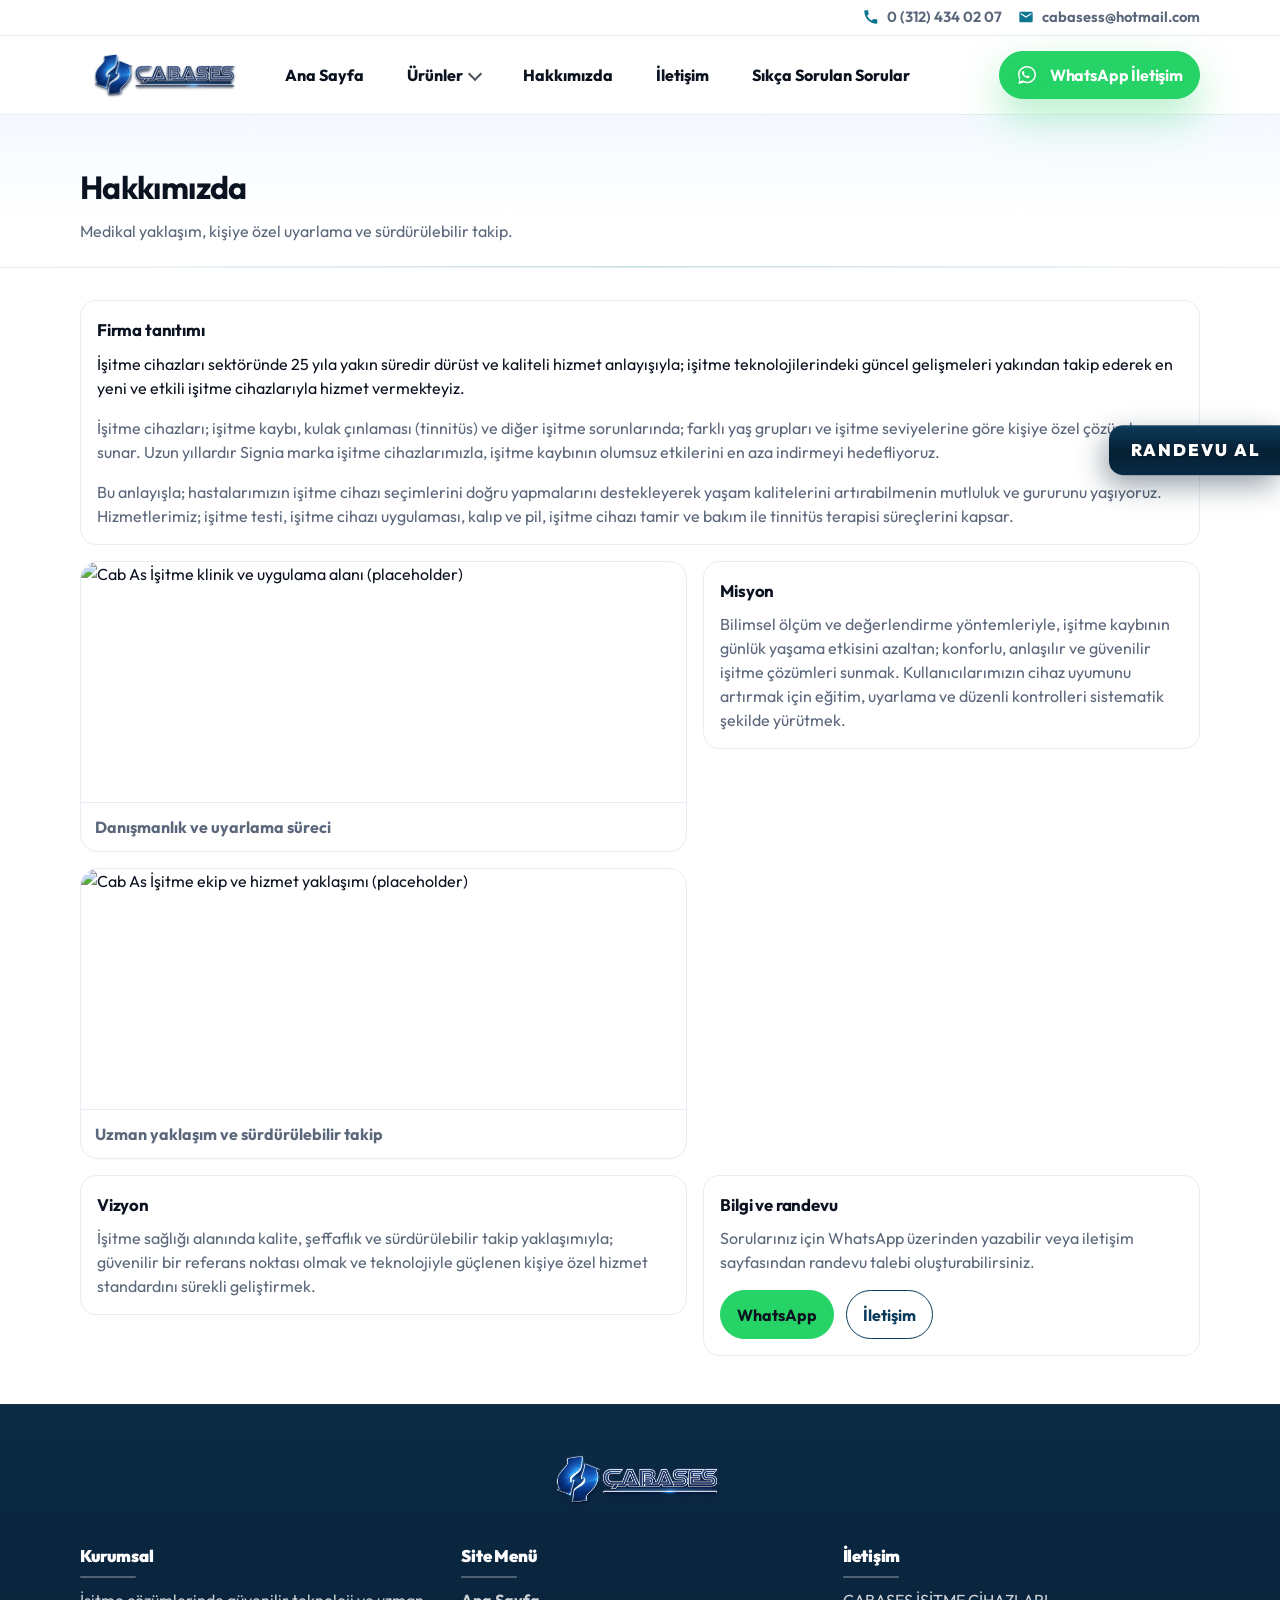
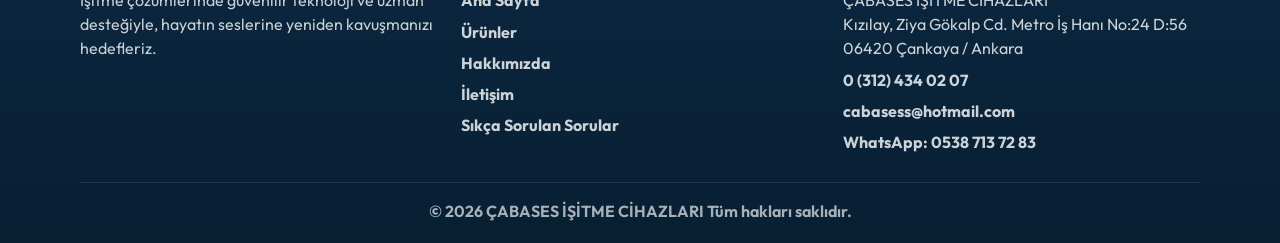
==== commit cb834135: "Site güncellemeleri: vitrin görselleri, hakkımızda alanı, SEO ve sayfa düzenlemeleri - Ana sayfa her" ====
--- a/project/hakkimizda.html
+++ b/project/hakkimizda.html
@@ -13,22 +13,77 @@
     <meta name="robots" content="index,follow" />
     <meta name="author" content="Cab As İşitme" />
 
-    <link rel="canonical" href="https://example.com/hakkimizda" />
+    <link rel="canonical" href="https://cabasesisitme.com/hakkimizda.html" />
 
     <meta property="og:type" content="website" />
     <meta property="og:locale" content="tr_TR" />
     <meta property="og:title" content="Cab As İşitme | Hakkımızda" />
     <meta property="og:description" content="Kurumsal tanıtım, misyon ve vizyon." />
-    <meta property="og:url" content="https://example.com/hakkimizda" />
-    <meta property="og:image" content="https://example.com/project/images/og-cover.svg" />
+    <meta property="og:url" content="https://cabasesisitme.com/hakkimizda.html" />
+    <meta property="og:image" content="https://cabasesisitme.com/images/og-cover.svg" />
 
     <meta name="twitter:card" content="summary_large_image" />
+    <meta name="twitter:title" content="Cab As İşitme | Hakkımızda" />
+    <meta name="twitter:description" content="Kurumsal tanıtım, misyon ve vizyon." />
+    <meta name="twitter:image" content="https://cabasesisitme.com/images/og-cover.svg" />
+    <meta property="og:site_name" content="Cab As İşitme" />
+    <link rel="alternate" hreflang="tr" href="https://cabasesisitme.com/hakkimizda.html" />
+    <link rel="alternate" hreflang="x-default" href="https://cabasesisitme.com/hakkimizda.html" />
+    <script type="application/ld+json">
+      {
+        "@context": "https://schema.org",
+        "@graph": [
+          {
+            "@type": "Organization",
+            "@id": "https://cabasesisitme.com/#organization",
+            "name": "Cab As İşitme",
+            "url": "https://cabasesisitme.com/",
+            "logo": {
+              "@type": "ImageObject",
+              "url": "https://cabasesisitme.com/images/brand-logo.png"
+            },
+            "email": "cabasess@hotmail.com",
+            "telephone": "+903124340207"
+          },
+          {
+            "@type": "WebPage",
+            "@id": "https://cabasesisitme.com/hakkimizda.html#webpage",
+            "url": "https://cabasesisitme.com/hakkimizda.html",
+            "name": "Hakkımızda | Cab As İşitme",
+            "isPartOf": {
+              "@id": "https://cabasesisitme.com/#website"
+            },
+            "about": {
+              "@id": "https://cabasesisitme.com/#organization"
+            },
+            "inLanguage": "tr-TR"
+          },
+          {
+            "@type": "BreadcrumbList",
+            "itemListElement": [
+              {
+                "@type": "ListItem",
+                "position": 1,
+                "name": "Ana Sayfa",
+                "item": "https://cabasesisitme.com/"
+              },
+              {
+                "@type": "ListItem",
+                "position": 2,
+                "name": "Hakkımızda",
+                "item": "https://cabasesisitme.com/hakkimizda.html"
+              }
+            ]
+          }
+        ]
+      }
+    </script>
 
     <link rel="icon" href="./images/favicon.svg" type="image/svg+xml" />
     <link rel="preconnect" href="https://fonts.googleapis.com" />
     <link rel="preconnect" href="https://fonts.gstatic.com" crossorigin />
     <link
-      href="https://fonts.googleapis.com/css2?family=Inter:wght@400;500;600;700;800&display=swap"
+      href="https://fonts.googleapis.com/css2?family=Outfit:wght@300;400;500;600;700;800;900&display=swap"
       rel="stylesheet"
     />
     <link rel="stylesheet" href="./css/styles.css" />
@@ -48,14 +103,14 @@
             </svg>
             0 (312) 434 02 07
           </a>
-          <a class="topbar-link" href="mailto:cabases@gmail.com">
+          <a class="topbar-link" href="mailto:cabasess@hotmail.com">
             <svg class="topbar-icon" viewBox="0 0 24 24" aria-hidden="true">
               <path
                 fill="currentColor"
                 d="M20 4H4c-1.1 0-2 .9-2 2v12c0 1.1.9 2 2 2h16c1.1 0 2-.9 2-2V6c0-1.1-.9-2-2-2Zm0 4-8 5-8-5V6l8 5 8-5v2Z"
               />
             </svg>
-            cabases@gmail.com
+            cabasess@hotmail.com
           </a>
         </div>
 
@@ -124,46 +179,129 @@
                       Servis ve destek
                       <span class="mega-cat-arrow" aria-hidden="true">›</span>
                     </button>
-                    <button type="button" class="mega-cat" role="tab" aria-selected="false" data-mega-tab="blog" id="mega-tab-blog">
-                      Blog
-                      <span class="mega-cat-arrow" aria-hidden="true">›</span>
-                    </button>
                   </div>
                   <div class="mega-split-detail">
                     <div class="mega-panel" role="tabpanel" data-mega-content="isitme" aria-labelledby="mega-tab-isitme">
                       <p class="mega-panel-title">İşitme Cihazları</p>
                       <ul class="mega-panel-list">
                         <li><a href="./sss.html#isitme-cihaz-nasil">İşitme cihazları nasıl çalışır?</a></li>
-                        <li><a href="./urunler.html#kulak-ici">Kulak içi modeller</a></li>
-                        <li><a href="./urunler.html#kulak-arkasi">Kulak arkası modeller</a></li>
-                        <li><a href="./urunler.html#sarjli">Şarjlı modeller</a></li>
+                        <li><a href="./sss.html#modeller">İşitme cihazı türleri</a></li>
+                      </ul>
+                      <p class="mega-panel-sub" id="mega-isitme-modeller">Modeller</p>
+                      <ul class="mega-panel-list mega-panel-list--nest" aria-labelledby="mega-isitme-modeller">
+                        <li><a href="./urunler.html#signia-insio-ix">Insio IX</a></li>
+                        <li class="mega-fly" data-mega-fly>
+                          <button type="button" class="mega-fly-trigger" aria-expanded="false" aria-haspopup="true" aria-controls="mega-fly-styletto-panel" id="mega-fly-styletto-btn">
+                            Styletto
+                            <span class="mega-fly-chev" aria-hidden="true">›</span>
+                          </button>
+                          <div class="mega-fly-panel" id="mega-fly-styletto-panel" role="group" aria-labelledby="mega-fly-styletto-btn">
+                            <p class="mega-fly-heading">Styletto modelleri</p>
+                            <ul class="mega-panel-list mega-fly-list">
+                              <li><a href="./urunler.html#signia-styletto-ix">Styletto IX</a></li>
+                              <li><a href="./urunler.html#signia-styletto-ax">Styletto AX</a></li>
+                              <li><a href="./urunler.html#signia-styletto-x">Styletto X</a></li>
+                            </ul>
+                          </div>
+                        </li>
+                        <li><a href="./urunler.html#signia-active-ix">Active IX</a></li>
+                        <li><a href="./urunler.html#signia-silk-charge-go-ix">Silk Charge&amp;Go IX</a></li>
+                        <li><a href="./urunler.html#signia-silk-x">Silk X</a></li>
+                        <li class="mega-fly" data-mega-fly>
+                          <button type="button" class="mega-fly-trigger" aria-expanded="false" aria-haspopup="true" aria-controls="mega-fly-pure-panel" id="mega-fly-pure-btn">
+                            Pure
+                            <span class="mega-fly-chev" aria-hidden="true">›</span>
+                          </button>
+                          <div class="mega-fly-panel" id="mega-fly-pure-panel" role="group" aria-labelledby="mega-fly-pure-btn">
+                            <p class="mega-fly-heading">Pure modelleri</p>
+                            <ul class="mega-panel-list mega-fly-list">
+                              <li><a href="./urunler.html#signia-pure-charge-go-ix">Pure Charge&amp;Go IX</a></li>
+                              <li><a href="./urunler.html#signia-pure-charge-go-ax">Pure Charge&amp;Go AX</a></li>
+                              <li><a href="./urunler.html#signia-pure-charge-go-x">Pure Charge&amp;Go X</a></li>
+                              <li><a href="./urunler.html#signia-pure-312-ax">Pure 312 AX</a></li>
+                              <li><a href="./urunler.html#signia-pure-312-x">Pure 312 X</a></li>
+                            </ul>
+                          </div>
+                        </li>
+                        <li><a href="./urunler.html#signia-motion-x">Motion X</a></li>
+                      </ul>
+                      <p class="mega-panel-sub" id="mega-isitme-diger">Diğer işitme cihazları</p>
+                      <ul class="mega-panel-list mega-panel-list--nest" aria-labelledby="mega-isitme-diger">
+                        <li class="mega-fly" data-mega-fly>
+                          <button type="button" class="mega-fly-trigger" aria-expanded="false" aria-haspopup="true" aria-controls="mega-fly-cros-panel" id="mega-fly-cros-btn">
+                            Cros
+                            <span class="mega-fly-chev" aria-hidden="true">›</span>
+                          </button>
+                          <div class="mega-fly-panel" id="mega-fly-cros-panel" role="group" aria-labelledby="mega-fly-cros-btn">
+                            <p class="mega-fly-heading">Cros modelleri</p>
+                            <ul class="mega-panel-list mega-fly-list">
+                              <li><a href="./urunler.html#signia-cros-ix">Cros IX</a></li>
+                              <li><a href="./urunler.html#signia-cros-ax">Cros AX</a></li>
+                              <li><a href="./urunler.html#signia-cros-x">Cros X</a></li>
+                            </ul>
+                          </div>
+                        </li>
+                        <li><a href="./urunler.html#signia-intuis-4">Intuis 4</a></li>
+                      </ul>
+                      <ul class="mega-panel-list">
                         <li><a href="./urunler.html">Tüm ürünleri görüntüle</a></li>
                       </ul>
                     </div>
                     <div class="mega-panel" hidden role="tabpanel" data-mega-content="baglanti" aria-labelledby="mega-tab-baglanti">
                       <p class="mega-panel-title">Bağlantı</p>
-                      <ul class="mega-panel-list">
-                        <li><a href="./urunler.html#bluetooth">Bluetooth ve kablosuz bağlantı</a></li>
-                        <li><a href="./sss.html#bluetooth">Bluetooth bağlantısı (SSS)</a></li>
+                      <p class="mega-panel-sub" id="mega-baglanti-ses">Ses aktarımı</p>
+                      <ul class="mega-panel-list" aria-labelledby="mega-baglanti-ses">
+                        <li><a href="./urunler.html#signia-tv-sound">TV Sound</a></li>
+                        <li><a href="./urunler.html#signia-streamline-mic">StreamLine Mic</a></li>
+                      </ul>
+                      <p class="mega-panel-sub" id="mega-baglanti-uygulama">Uygulama</p>
+                      <ul class="mega-panel-list" aria-labelledby="mega-baglanti-uygulama">
+                        <li><a href="./urunler.html#signia-app">Signia App</a></li>
+                        <li><a href="./urunler.html#signia-assistant">Signia Assistant</a></li>
+                        <li><a href="./sss.html#bluetooth">Bluetooth (SSS)</a></li>
+                      </ul>
+                      <ul class="mega-panel-list">
                         <li><a href="./urunler.html#destek">Uygulama ve uzaktan destek</a></li>
-                        <li><a href="./iletisim.html">Bağlantı danışmanlığı için iletişim</a></li>
+                        <li><a href="./iletisim.html">Bağlantı danışmanlığı · iletişim</a></li>
                       </ul>
                     </div>
                     <div class="mega-panel" hidden role="tabpanel" data-mega-content="sarj" aria-labelledby="mega-tab-sarj">
                       <p class="mega-panel-title">Şarj cihazları ve Aksesuarlar</p>
-                      <ul class="mega-panel-list">
-                        <li><a href="./urunler.html#sarjli">Şarj çözümleri</a></li>
-                        <li><a href="./urunler.html#aksesuar">Aksesuarlar</a></li>
-                        <li><a href="./urunler.html#aksesuar">TV ve multimedya aksesuarları</a></li>
+                      <p class="mega-panel-sub" id="mega-sarj-uzaktan">Uzaktan kumanda</p>
+                      <ul class="mega-panel-list" aria-labelledby="mega-sarj-uzaktan">
+                        <li><a href="./urunler.html#signia-minipocket">miniPocket</a></li>
+                      </ul>
+                      <p class="mega-panel-sub" id="mega-sarj-tasinir">Taşınabilir şarj üniteleri</p>
+                      <ul class="mega-panel-list" aria-labelledby="mega-sarj-tasinir">
+                        <li><a href="./urunler.html#acc-styletto-tasinir-sarj">Styletto taşınabilir şarj</a></li>
+                        <li><a href="./urunler.html#signia-pure-portable-charger">Pure portable şarj</a></li>
+                      </ul>
+                      <p class="mega-panel-sub" id="mega-sarj-aksesuar">Şarj aksesuarları</p>
+                      <ul class="mega-panel-list" aria-labelledby="mega-sarj-aksesuar">
+                        <li><a href="./urunler.html#acc-enduktif-sarj-ii">Endüktif Şarj II</a></li>
+                        <li><a href="./urunler.html#acc-standart-sarj">Standart şarj cihazı</a></li>
+                        <li><a href="./urunler.html#acc-dry-clean-sarj">Dry&amp;Clean şarj cihazı</a></li>
+                        <li><a href="./urunler.html#acc-active-charger">Signia Active Charger</a></li>
+                        <li><a href="./urunler.html#acc-styletto-x-charger">Styletto X Charger</a></li>
+                        <li><a href="./urunler.html#acc-motion-charger">Motion Charger</a></li>
+                        <li><a href="./urunler.html#acc-pure-charger">Pure Charger</a></li>
+                        <li><a href="./urunler.html#acc-motion-dry-clean">Motion Dry&amp;Clean</a></li>
+                        <li><a href="./urunler.html#acc-pure-dry-clean">Pure Dry&amp;Clean</a></li>
+                      </ul>
+                      <p class="mega-panel-sub" id="mega-sarj-diger">Diğer</p>
+                      <ul class="mega-panel-list" aria-labelledby="mega-sarj-diger">
+                        <li><a href="./urunler.html#signia-piller">Signia işitme cihazı pilleri</a></li>
+                        <li><a href="./urunler.html#signia-earwear-3">EarWear 3.0</a></li>
                       </ul>
                     </div>
                     <div class="mega-panel" hidden role="tabpanel" data-mega-content="isitme-hakkinda" aria-labelledby="mega-tab-isitme-hakkinda">
                       <p class="mega-panel-title">İşitme hakkında</p>
                       <ul class="mega-panel-list">
-                        <li><a href="./sss.html#ilk-kez">İlk kez kullananlar için SSS</a></li>
-                        <li><a href="./sss.html#isitme-turu-derece">İşitme kaybı türü ve derecesi</a></li>
-                        <li><a href="./sss.html#modeller">Hangi modeller mevcut?</a></li>
-                        <li><a href="./sss.html#gurultu-ortam">Gürültülü ortamlarda dinleme</a></li>
+                        <li><a href="./sss.html#ilk-kez">SSS sayfasına giriş</a></li>
+                        <li><a href="./sss.html#isitme-cihaz-nasil">İşitme cihazları nasıl çalışır?</a></li>
+                        <li><a href="./sss.html#hangi-durumlarda-kullanim">Ne zaman işitme cihazı?</a></li>
+                        <li><a href="./sss.html#devlet-karsiliyor-mu">SGK ve devlet desteği</a></li>
+                        <li><a href="./sss.html#modeller">Model ve form seçenekleri</a></li>
                       </ul>
                     </div>
                     <div class="mega-panel" hidden role="tabpanel" data-mega-content="tinnitus" aria-labelledby="mega-tab-tinnitus">
@@ -187,12 +325,6 @@
                         <li><a href="./iletisim.html">İletişim ve randevu</a></li>
                         <li><a href="./hakkimizda.html">Hakkımızda</a></li>
                         <li><a href="./sss.html">Sıkça sorulan sorular</a></li>
-                      </ul>
-                    </div>
-                    <div class="mega-panel" hidden role="tabpanel" data-mega-content="blog" aria-labelledby="mega-tab-blog">
-                      <p class="mega-panel-title">Blog</p>
-                      <ul class="mega-panel-list">
-                        <li><a href="./sss.html#blog-yakinda">Yakında: blog yazıları</a></li>
                       </ul>
                     </div>
                   </div>
@@ -229,7 +361,7 @@
       </div>
     </header>
 
-    <main id="main">
+    <main id="main" class="site-motion">
       <section class="page-hero">
         <div class="container">
           <h1 class="page-title">Hakkımızda</h1>
@@ -358,9 +490,9 @@
         <section class="footer-col" aria-label="İletişim">
           <h2 class="footer-title">İletişim</h2>
           <ul class="footer-list">
-            <li>Ziya Gökalp Caddesi, Metro Han No:24/56, Kızılay / Ankara</li>
+            <li>ÇABASES İŞİTME CİHAZLARI<br />Kızılay, Ziya Gökalp Cd. Metro İş Hanı No:24 D:56<br />06420 Çankaya / Ankara</li>
             <li><a href="tel:+903124340207">0 (312) 434 02 07</a></li>
-            <li><a href="mailto:cabases@gmail.com">cabases@gmail.com</a></li>
+            <li><a href="mailto:cabasess@hotmail.com">cabasess@hotmail.com</a></li>
             <li><a href="https://wa.me/905387137283" target="_blank" rel="noopener noreferrer">WhatsApp: 0538 713 72 83</a></li>
           </ul>
         </section>
@@ -371,6 +503,10 @@
       </div>
     </footer>
 
+    <a class="randevu-fab" href="./iletisim.html#randevu-whatsapp" aria-label="RANDEVU AL — WhatsApp iletişim formuna git">
+      <span class="randevu-fab-label">RANDEVU AL</span>
+    </a>
+
     <script src="./js/main.js" defer></script>
   </body>
 </html>
--- a/project/css/styles.css
+++ b/project/css/styles.css
@@ -12,7 +12,7 @@
   --shadow: 0 18px 45px rgba(11, 18, 32, 0.12);
   --shadow-soft: 0 10px 26px rgba(11, 18, 32, 0.08);
   --ease-out: cubic-bezier(0.16, 1, 0.3, 1);
-  --font-sans: "Inter", system-ui, -apple-system, "Segoe UI", Roboto, Arial, sans-serif;
+  --font-sans: "Outfit", system-ui, -apple-system, "Segoe UI", Roboto, Arial, sans-serif;
 }
 
 *,
@@ -23,6 +23,7 @@
 
 html {
   -webkit-text-size-adjust: 100%;
+  scroll-padding-top: 5.75rem;
 }
 
 body {
@@ -72,6 +73,18 @@
   z-index: 9999;
 }
 
+.visually-hidden {
+  position: absolute;
+  width: 1px;
+  height: 1px;
+  padding: 0;
+  margin: -1px;
+  overflow: hidden;
+  clip: rect(0, 0, 0, 0);
+  white-space: nowrap;
+  border: 0;
+}
+
 .topbar {
   background: #ffffff;
   border-bottom: 1px solid var(--border);
@@ -149,6 +162,8 @@
   color: var(--brand);
   height: 78px; /* header-inner ile aynı */
   overflow: visible;
+  min-width: 0;
+  flex-shrink: 1;
 }
 
 .brand-logo {
@@ -295,7 +310,7 @@
   top: calc(100% + 10px);
   left: 50%;
   transform: translateX(-50%);
-  width: min(920px, calc(100vw - 2rem));
+  width: min(920px, 94vw);
   background: #f6f7f8;
   border: 1px solid var(--border);
   border-radius: 18px;
@@ -304,8 +319,8 @@
   opacity: 0;
   visibility: hidden;
   pointer-events: none;
-  transition: opacity 180ms ease, transform 180ms ease, visibility 180ms ease;
-  overflow: hidden;
+  transition: none;
+  overflow: visible;
 }
 
 .has-mega > .mega::before {
@@ -326,6 +341,7 @@
   grid-template-columns: minmax(200px, 260px) minmax(0, 1fr);
   gap: 0;
   min-height: 280px;
+  min-width: 0;
 }
 
 .mega-split-cats {
@@ -390,6 +406,15 @@
   color: var(--text);
 }
 
+.mega-panel-sub {
+  margin: 0.95rem 0 0.4rem;
+  font-size: 0.7rem;
+  font-weight: 700;
+  letter-spacing: 0.07em;
+  text-transform: uppercase;
+  color: var(--muted);
+}
+
 .mega-panel-list {
   list-style: none;
   margin: 0;
@@ -422,6 +447,116 @@
   color: var(--brand);
 }
 
+.mega-panel-list--nest > li {
+  list-style: none;
+}
+
+.mega-fly {
+  position: relative;
+  list-style: none;
+}
+
+.mega-fly-trigger {
+  display: flex;
+  width: 100%;
+  align-items: center;
+  justify-content: space-between;
+  gap: 0.5rem;
+  padding: 0.55rem 0.5rem;
+  border: 0;
+  border-radius: 10px;
+  background: transparent;
+  font: inherit;
+  font-size: 0.93rem;
+  font-weight: 500;
+  color: var(--text);
+  cursor: pointer;
+  text-align: left;
+  transition: background 160ms var(--ease-out), color 160ms var(--ease-out);
+}
+
+.mega-fly-chev {
+  font-size: 0.95rem;
+  opacity: 0.35;
+  font-weight: 500;
+}
+
+.mega-fly-trigger:hover,
+.mega-fly-trigger:focus-visible {
+  background: rgba(14, 116, 144, 0.08);
+  color: var(--brand);
+  outline: none;
+}
+
+.mega-fly:hover .mega-fly-trigger,
+.mega-fly:focus-within .mega-fly-trigger {
+  color: var(--brand);
+}
+
+.mega-fly-panel {
+  position: absolute;
+  left: calc(100% + 8px);
+  top: -6px;
+  min-width: min(248px, 46vw);
+  padding: 0.55rem 0.5rem 0.65rem;
+  background: #fff;
+  border: 1px solid var(--border);
+  border-radius: 12px;
+  box-shadow: var(--shadow);
+  z-index: 8;
+  opacity: 0;
+  visibility: hidden;
+  pointer-events: none;
+  transform: translateX(-6px);
+  transition: opacity 150ms var(--ease-out), visibility 150ms, transform 150ms var(--ease-out);
+}
+
+.mega-fly-heading {
+  margin: 0 0 0.35rem 0.35rem;
+  font-size: 0.68rem;
+  font-weight: 800;
+  letter-spacing: 0.08em;
+  text-transform: uppercase;
+  color: var(--muted);
+}
+
+.mega-fly-list {
+  gap: 0.12rem;
+}
+
+@media (min-width: 861px) {
+  .mega-fly:hover .mega-fly-panel,
+  .mega-fly:focus-within .mega-fly-panel {
+    opacity: 1;
+    visibility: visible;
+    pointer-events: auto;
+    transform: translateX(0);
+  }
+}
+
+@media (max-width: 860px) {
+  .mega-fly-panel {
+    position: static;
+    left: auto;
+    top: auto;
+    min-width: 0;
+    margin: 0.15rem 0 0.4rem;
+    padding: 0.45rem 0.4rem 0.55rem;
+    border-style: dashed;
+    border-radius: 10px;
+    box-shadow: none;
+    transform: none;
+    display: none;
+    opacity: 1;
+    visibility: visible;
+  }
+
+  .mega-fly.is-open .mega-fly-panel {
+    display: block;
+    pointer-events: auto;
+  }
+}
+
 .mega-split-foot {
   display: flex;
   flex-wrap: wrap;
@@ -432,6 +567,54 @@
   background: #fff;
 }
 
+/* Ana sayfa — Ürünler mega menü: 3 sütun arka plan (1: Gemini, 2: 95f42…, 3: lacivert gömlek) */
+.page-home .has-mega > .mega {
+  background-color: #dfe5ec;
+  background-image:
+    linear-gradient(
+      125deg,
+      rgba(255, 255, 255, 0.22) 0%,
+      rgba(246, 247, 248, 0.08) 48%,
+      rgba(255, 255, 255, 0.2) 100%
+    ),
+    url("../images/Gemini_Generated_Image_qox7viqox7viqox7.png"),
+    url("../images/95f42bbb-a7db-4bbe-abc4-e82a76667974.png"),
+    url("../images/adam%C4%B1n_g%C3%B6mle%C4%9Fini_lacivert_ile_de%C4%9Fi%C5%9Ftirir_202605142214.jpeg");
+  background-size:
+    cover,
+    33.34% 100%,
+    33.34% 100%,
+    33.34% 100%;
+  background-position:
+    0 0,
+    0% 50%,
+    50% 50%,
+    100% 50%;
+  background-repeat: no-repeat;
+}
+
+.page-home .has-mega > .mega::before {
+  background: rgba(255, 255, 255, 0.88);
+}
+
+.page-home .has-mega > .mega .mega-split-cats {
+  background: rgba(255, 255, 255, 0.62);
+  backdrop-filter: blur(10px);
+  -webkit-backdrop-filter: blur(10px);
+}
+
+.page-home .has-mega > .mega .mega-split-detail {
+  background: rgba(255, 255, 255, 0.68);
+  backdrop-filter: blur(8px);
+  -webkit-backdrop-filter: blur(8px);
+}
+
+.page-home .has-mega > .mega .mega-split-foot {
+  background: rgba(255, 255, 255, 0.75);
+  backdrop-filter: blur(8px);
+  -webkit-backdrop-filter: blur(8px);
+}
+
 .text-link-inline {
   margin-top: 0;
 }
@@ -454,160 +637,572 @@
   font-weight: 800;
 }
 
-/* Ana sayfa — navbar mega menü ile uyumlu vitrin (görseller sonra eklenecek) */
-.home-mega-section {
-  padding-top: 0.25rem;
-}
-
-.home-mega-intro {
-  max-width: 52ch;
-  margin-bottom: 1.25rem;
-}
-
-.home-mega-title {
-  margin: 0 0 0.35rem;
-  font-size: clamp(1.35rem, 2.5vw, 1.65rem);
-  font-weight: 900;
-  letter-spacing: -0.02em;
-}
-
-.home-mega-lead {
-  margin: 0;
-  line-height: 1.5;
-}
-
-.home-mega-grid {
-  display: grid;
-  grid-template-columns: repeat(4, minmax(0, 1fr));
-  gap: 1rem;
-  margin: 0 0 1rem;
-  padding: 0;
-  list-style: none;
-}
-
-.home-mega-grid > li {
-  min-width: 0;
+/* Ana sayfa — Güven İşitme benzeri bloklar; renkler lacivert / beyaz / siyah (cab-home) */
+.cab-home {
+  --cab-hero-h: clamp(22rem, 52vw, 36rem);
+}
+
+.cab-home-hero,
+.cab-home-quote {
+  position: relative;
+  overflow: hidden;
+}
+
+.cab-carousel-slides {
+  position: relative;
+  isolation: isolate;
+}
+
+.cab-home-hero .cab-carousel-slides,
+.cab-home-quote .cab-carousel-slides {
+  overflow: hidden;
+}
+
+.cab-home-hero .cab-carousel-slides {
+  min-height: var(--cab-hero-h);
+}
+
+.cab-home-hero .cab-carousel-track {
   display: flex;
-}
-
-.home-mega-grid > li > .home-mega-card {
-  flex: 1;
-}
-
-.home-mega-card {
+  width: calc(100% * var(--cab-n, 3));
+  min-height: var(--cab-hero-h);
+  transform: translate3d(calc(-100% * var(--cab-i, 0) / var(--cab-n, 3)), 0, 0);
+  transition: transform 0.87s cubic-bezier(0.22, 1, 0.36, 1);
+}
+
+.cab-home-hero .cab-carousel-slide {
+  position: relative;
+  flex: 0 0 calc(100% / var(--cab-n, 3));
+  width: calc(100% / var(--cab-n, 3));
+  min-height: var(--cab-hero-h);
+  opacity: 1;
+  visibility: visible;
+  pointer-events: auto;
+}
+
+.cab-home-quote .cab-carousel-slides {
+  min-height: clamp(12rem, 32vw, 16rem);
+}
+
+.cab-home-quote .cab-carousel-track {
   display: flex;
-  flex-direction: column;
-  border: 1px solid var(--border);
-  border-radius: var(--radius);
-  background: #fff;
-  overflow: hidden;
-  color: inherit;
-  text-decoration: none;
-  box-shadow: 0 1px 0 rgba(11, 18, 32, 0.04);
-  transition: transform 220ms var(--ease-out), box-shadow 220ms var(--ease-out), border-color 220ms var(--ease-out);
-}
-
-.home-mega-card:hover {
-  transform: translateY(-3px);
-  box-shadow: var(--shadow);
-  border-color: rgba(14, 116, 144, 0.28);
-}
-
-.home-mega-card:focus-visible {
-  outline: 3px solid rgba(14, 116, 144, 0.28);
-  outline-offset: 3px;
-}
-
-.home-mega-visual {
+  width: calc(100% * var(--cab-n, 5));
+  min-height: clamp(12rem, 32vw, 16rem);
+  transform: translate3d(calc(-100% * var(--cab-i, 0) / var(--cab-n, 5)), 0, 0);
+  transition: transform 0.93s cubic-bezier(0.25, 1, 0.38, 1);
+}
+
+.cab-home-quote .cab-carousel-slide {
   position: relative;
-  aspect-ratio: 4 / 3;
-  min-height: 140px;
-  background: linear-gradient(145deg, rgba(191, 230, 255, 0.45) 0%, rgba(14, 116, 144, 0.08) 55%, rgba(11, 59, 90, 0.06) 100%);
-  border-bottom: 1px solid var(--border);
-}
-
-.home-mega-visual::after {
-  content: "Görsel alanı";
+  flex: 0 0 calc(100% / var(--cab-n, 5));
+  width: calc(100% / var(--cab-n, 5));
+  min-height: clamp(12rem, 32vw, 16rem);
+  opacity: 1;
+  visibility: visible;
+  pointer-events: auto;
+}
+
+.cab-home-hero-bg {
   position: absolute;
   inset: 0;
-  display: flex;
-  align-items: center;
-  justify-content: center;
-  font-size: 0.8rem;
-  font-weight: 750;
-  color: rgba(11, 18, 32, 0.28);
-  letter-spacing: 0.02em;
-  pointer-events: none;
   z-index: 0;
 }
 
-.home-mega-visual:has(.home-mega-img)::after {
-  content: none;
-}
-
-.home-mega-img {
-  position: relative;
-  z-index: 1;
-  display: block;
+.cab-home-hero-img {
   width: 100%;
   height: 100%;
   object-fit: cover;
-}
-
-.home-mega-card-body {
-  padding: 0.85rem 1rem 1rem;
-  flex: 1;
-}
-
-.home-mega-card-title {
-  margin: 0 0 0.25rem;
-  font-size: 1.05rem;
+  display: block;
+}
+
+.cab-home-hero-scrim {
+  position: absolute;
+  inset: 0;
+  background: linear-gradient(105deg, rgba(6, 15, 28, 0.82) 0%, rgba(6, 15, 28, 0.45) 48%, rgba(6, 15, 28, 0.2) 100%);
+  z-index: 1;
+}
+
+.cab-home-hero-content {
+  position: relative;
+  z-index: 2;
+  display: flex;
+  flex-direction: column;
+  align-items: flex-start;
+  justify-content: center;
+  min-height: var(--cab-hero-h);
+  padding-block: clamp(2rem, 5vw, 3.5rem);
+  max-width: min(52ch, 100%);
+}
+
+.cab-home-hero-kicker {
+  margin: 0 0 0.5rem;
+  font-size: 0.82rem;
+  font-weight: 750;
+  letter-spacing: 0.14em;
+  text-transform: uppercase;
+  color: rgba(255, 255, 255, 0.82);
+}
+
+.cab-home-hero-title {
+  margin: 0 0 0.65rem;
+  font-size: clamp(1.35rem, 3.8vw, 2.35rem);
   font-weight: 900;
-  letter-spacing: -0.01em;
-}
-
-.home-mega-card-desc {
+  letter-spacing: 0.04em;
+  line-height: 1.12;
+  color: #fff;
+  text-transform: uppercase;
+}
+
+.cab-home-hero-lead {
+  margin: 0 0 1.25rem;
+  font-size: clamp(0.98rem, 2vw, 1.12rem);
+  color: rgba(255, 255, 255, 0.9);
+  max-width: 40ch;
+}
+
+.cab-home-hero-cta {
+  display: inline-flex;
+  align-items: center;
+  justify-content: center;
+  padding: 0.72rem 1.35rem;
+  border-radius: 4px;
+  background: var(--brand);
+  color: #fff;
+  font-weight: 800;
+  font-size: 0.95rem;
+  letter-spacing: 0.06em;
+  border: 1px solid rgba(255, 255, 255, 0.12);
+  transition: filter 0.2s ease, transform 0.2s var(--ease-out);
+}
+
+.cab-home-hero-cta:hover {
+  filter: brightness(1.08);
+  transform: translateY(-1px);
+}
+
+.cab-carousel-nav {
+  position: absolute;
+  top: 50%;
+  transform: translateY(-50%);
+  z-index: 4;
+  width: 2.65rem;
+  height: 2.65rem;
+  border-radius: 999px;
+  border: 1px solid rgba(255, 255, 255, 0.35);
+  background: rgba(255, 255, 255, 0.12);
+  color: #fff;
+  font-size: 1.65rem;
+  line-height: 1;
+  cursor: pointer;
+  display: inline-flex;
+  align-items: center;
+  justify-content: center;
+  transition: background 0.2s ease, border-color 0.2s ease;
+}
+
+.cab-carousel-nav:hover {
+  background: rgba(255, 255, 255, 0.22);
+  border-color: rgba(255, 255, 255, 0.55);
+}
+
+.cab-home-hero-prev {
+  left: clamp(0.5rem, 2vw, 1.25rem);
+}
+
+.cab-home-hero-next {
+  right: clamp(0.5rem, 2vw, 1.25rem);
+}
+
+.cab-carousel-dots {
+  position: absolute;
+  left: 50%;
+  bottom: clamp(0.85rem, 2.5vw, 1.35rem);
+  transform: translateX(-50%);
+  z-index: 4;
+  display: flex;
+  gap: 0.45rem;
+}
+
+.cab-carousel-dot {
+  width: 0.55rem;
+  height: 0.55rem;
+  padding: 0;
+  border: 0;
+  border-radius: 999px;
+  background: rgba(255, 255, 255, 0.38);
+  cursor: pointer;
+  transition: transform 0.2s ease, background 0.2s ease;
+}
+
+.cab-carousel-dot.is-active {
+  background: #fff;
+  transform: scale(1.25);
+}
+
+.cab-home-features {
+  background: #fff;
+  border-block: 1px solid var(--border);
+}
+
+.cab-home-features-grid {
+  display: grid;
+  grid-template-columns: repeat(4, minmax(0, 1fr));
+  gap: 0;
+  padding-block: clamp(1.25rem, 3vw, 2rem);
+}
+
+.cab-home-feature {
+  padding: clamp(1rem, 2.5vw, 1.5rem) clamp(0.85rem, 2vw, 1.25rem);
+  border-right: 1px solid var(--border);
+}
+
+.cab-home-feature:last-child {
+  border-right: 0;
+}
+
+.cab-home-feature-icon {
+  color: var(--muted);
+  margin-bottom: 0.65rem;
+}
+
+.cab-home-feature-title {
+  margin: 0 0 0.4rem;
+  font-size: 1rem;
+  font-weight: 900;
+  color: var(--text);
+}
+
+.cab-home-feature-desc {
   margin: 0;
   font-size: 0.9rem;
   color: var(--muted);
   line-height: 1.45;
 }
 
-.home-mega-links {
-  padding: 1rem 1.1rem;
-}
-
-.home-mega-pills {
-  list-style: none;
+.cab-home-quote {
+  background: linear-gradient(120deg, #0b3b5a 0%, #061f33 55%, #082a45 100%);
+  color: #fff;
+  padding-block: clamp(2rem, 5vw, 3rem);
+  min-height: clamp(14rem, 36vw, 18rem);
+}
+
+.cab-home-quote-slide .cab-home-quote-inner {
+  display: flex;
+  flex-direction: column;
+  align-items: center;
+  text-align: center;
+  justify-content: center;
+  min-height: clamp(12rem, 32vw, 16rem);
+  padding-inline: 2.5rem;
+}
+
+.cab-home-quote-stars {
+  margin-bottom: 0.75rem;
+  font-size: 1.1rem;
+  letter-spacing: 0.15em;
+  color: #f5d547;
+}
+
+.cab-home-quote-text {
+  margin: 0;
+  font-size: clamp(1.05rem, 2.4vw, 1.35rem);
+  font-weight: 650;
+  line-height: 1.45;
+  max-width: 52ch;
+}
+
+.cab-home-quote-author {
+  margin: 1rem 0 0;
+  font-size: 0.95rem;
+  opacity: 0.88;
+}
+
+.cab-home-quote-prev {
+  left: clamp(0.35rem, 1.5vw, 0.85rem);
+}
+
+.cab-home-quote-next {
+  right: clamp(0.35rem, 1.5vw, 0.85rem);
+}
+
+.cab-home-quote .cab-carousel-dots {
+  bottom: clamp(0.65rem, 2vw, 1rem);
+  flex-wrap: wrap;
+  justify-content: center;
+  row-gap: 0.35rem;
+  max-width: min(100%, 22rem);
+  padding-inline: 0.5rem;
+}
+
+.cab-home-quote-all {
+  position: absolute;
+  right: clamp(0.75rem, 3vw, 1.5rem);
+  bottom: clamp(0.55rem, 1.8vw, 0.95rem);
+  z-index: 5;
+  font-size: 0.88rem;
+  font-weight: 700;
+  color: rgba(255, 255, 255, 0.92);
+  text-decoration: underline;
+  text-underline-offset: 3px;
+}
+
+.cab-home-quote-all:hover {
+  color: #fff;
+}
+
+@media (prefers-reduced-motion: reduce) {
+  .cab-home-hero .cab-carousel-track,
+  .cab-home-quote .cab-carousel-track {
+    transition: none !important;
+  }
+}
+
+.cab-home-about {
+  display: grid;
+  grid-template-columns: minmax(0, 1.05fr) minmax(0, 0.95fr);
+  align-items: stretch;
+  background: #fff;
+}
+
+.cab-home-about-media {
+  position: relative;
+  min-height: clamp(220px, 42vw, 420px);
+}
+
+.cab-home-about-img {
+  position: absolute;
+  inset: 0;
+  width: 100%;
+  height: 100%;
+  object-fit: cover;
+}
+
+.cab-home-about-scrim {
+  position: absolute;
+  inset: 0;
+  background: linear-gradient(90deg, rgba(11, 59, 90, 0.12) 0%, rgba(255, 255, 255, 0.92) 78%, #fff 100%);
+  pointer-events: none;
+}
+
+.cab-home-about-panel {
+  display: flex;
+  align-items: center;
+  padding: clamp(1.5rem, 4vw, 3rem) clamp(1rem, 4vw, 2.5rem);
+}
+
+.cab-home-about-inner {
+  max-width: 44ch;
+}
+
+.cab-home-about-kicker {
   margin: 0 0 0.75rem;
-  padding: 0;
-  display: flex;
-  flex-wrap: wrap;
-  gap: 0.5rem;
-}
-
-.home-mega-pills a {
+  font-size: clamp(1.15rem, 2.2vw, 1.45rem);
+  font-weight: 900;
+  letter-spacing: 0.08em;
+  text-transform: uppercase;
+  color: var(--brand);
+}
+
+.cab-home-about-text {
+  margin: 0 0 1.25rem;
+  color: var(--text);
+  line-height: 1.6;
+}
+
+.cab-home-about-cta {
   display: inline-flex;
-  padding: 0.45rem 0.85rem;
-  border-radius: 999px;
+  padding: 0.65rem 1.15rem;
+  border-radius: 4px;
+  background: var(--brand);
+  color: #fff;
+  font-weight: 800;
+  font-size: 0.92rem;
+  border: 1px solid var(--brand);
+  transition: filter 0.2s ease, transform 0.2s var(--ease-out);
+}
+
+.cab-home-about-cta:hover {
+  filter: brightness(1.05);
+  transform: translateY(-1px);
+}
+
+.cab-home-stats {
+  padding-block: clamp(1.5rem, 3.5vw, 2.25rem);
+  background: #fff;
+  border-top: 1px solid var(--border);
+}
+
+.cab-home-stats-grid {
+  display: grid;
+  grid-template-columns: repeat(3, minmax(0, 1fr));
+  gap: 1rem;
+  text-align: center;
+}
+
+.cab-home-stat-num {
+  margin: 0 0 0.25rem;
+  font-size: clamp(1.65rem, 4vw, 2.25rem);
+  font-weight: 900;
+  color: var(--brand);
+  letter-spacing: -0.02em;
+}
+
+.cab-home-stat-label {
+  margin: 0;
+  font-size: 0.88rem;
+  font-weight: 750;
+  color: var(--text);
+  text-transform: uppercase;
+  letter-spacing: 0.06em;
+}
+
+.cab-home-stats-note {
+  margin: 1rem 0 0;
+  font-size: 0.82rem;
+  color: var(--muted);
+  text-align: center;
+}
+
+.cab-home-brands {
+  padding-block: clamp(2rem, 4vw, 2.75rem);
+  background: #fafcfd;
+  border-top: 1px solid var(--border);
+}
+
+.cab-home-brands-title {
+  margin: 0 0 0.35rem;
+  text-align: center;
+  font-size: clamp(1.1rem, 2.2vw, 1.35rem);
+  font-weight: 900;
+  letter-spacing: 0.1em;
+  text-transform: uppercase;
+  color: var(--brand);
+}
+
+.cab-home-brands-lead {
+  margin: 0 auto 1.5rem;
+  text-align: center;
+  max-width: 48ch;
+}
+
+.cab-home-brands-grid {
+  display: grid;
+  grid-template-columns: repeat(2, minmax(0, 1fr));
+  gap: clamp(0.65rem, 2vw, 1rem);
+}
+
+.cab-home-brand-tile {
+  position: relative;
+  display: block;
+  border-radius: var(--radius);
+  overflow: hidden;
+  min-height: clamp(200px, 28vw, 280px);
   border: 1px solid var(--border);
-  background: rgba(255, 255, 255, 0.9);
-  color: var(--text);
-  font-weight: 750;
-  font-size: 0.9rem;
+  background: #fff;
+  box-shadow: 0 1px 0 rgba(11, 18, 32, 0.04);
+  color: inherit;
   text-decoration: none;
-  transition: background 160ms var(--ease-out), color 160ms var(--ease-out), border-color 160ms var(--ease-out);
-}
-
-.home-mega-pills a:hover {
-  background: rgba(14, 116, 144, 0.1);
-  border-color: rgba(14, 116, 144, 0.35);
-  color: var(--brand);
+  transition: transform 220ms var(--ease-out), box-shadow 220ms var(--ease-out), border-color 220ms var(--ease-out);
+}
+
+.cab-home-brand-tile:hover {
+  transform: translateY(-3px);
+  box-shadow: var(--shadow);
+  border-color: rgba(11, 59, 90, 0.22);
+}
+
+.cab-home-brand-tile:focus-visible {
+  outline: 3px solid rgba(11, 59, 90, 0.35);
+  outline-offset: 3px;
+}
+
+.cab-home-brand-img {
+  position: absolute;
+  inset: 0;
+  width: 100%;
+  height: 100%;
+  object-fit: cover;
+}
+
+.cab-home-brand-scrim {
+  position: absolute;
+  inset: 0;
+  background: linear-gradient(180deg, rgba(6, 15, 28, 0.05) 35%, rgba(6, 15, 28, 0.72) 100%);
+  z-index: 1;
+  pointer-events: none;
+}
+
+.cab-home-brand-body {
+  position: absolute;
+  left: 0;
+  right: 0;
+  bottom: 0;
+  z-index: 2;
+  padding: clamp(1rem, 3vw, 1.5rem);
+  color: #fff;
+}
+
+.cab-home-brand-kicker {
+  margin: 0 0 0.2rem;
+  font-size: 0.78rem;
+  font-weight: 800;
+  letter-spacing: 0.12em;
+  text-transform: uppercase;
+  opacity: 0.9;
+}
+
+.cab-home-brand-title {
+  margin: 0 0 0.5rem;
+  font-size: clamp(1.05rem, 2vw, 1.25rem);
+  font-weight: 900;
+}
+
+.cab-home-brand-link {
+  font-size: 0.88rem;
+  font-weight: 800;
+  text-decoration: underline;
+  text-underline-offset: 3px;
 }
 
 @media (max-width: 960px) {
-  .home-mega-grid {
+  .cab-home-features-grid {
     grid-template-columns: repeat(2, minmax(0, 1fr));
+  }
+
+  .cab-home-feature {
+    border-right: 0;
+    border-bottom: 0;
+  }
+
+  .cab-home-feature:nth-child(odd) {
+    border-right: 1px solid var(--border);
+  }
+
+  .cab-home-feature:nth-child(-n + 2) {
+    border-bottom: 1px solid var(--border);
+  }
+
+  .cab-home-about {
+    grid-template-columns: 1fr;
+  }
+
+  .cab-home-about-media {
+    min-height: min(240px, 48vw);
+  }
+
+  .cab-home-about-scrim {
+    background: linear-gradient(180deg, rgba(11, 59, 90, 0.08) 0%, #fff 100%);
+  }
+
+  .cab-home-stats-grid {
+    grid-template-columns: 1fr;
+    gap: 1.25rem;
+  }
+}
+
+@media (max-width: 720px) {
+  .cab-home-brands-grid {
+    grid-template-columns: 1fr;
   }
 }
 
@@ -619,7 +1214,7 @@
     opacity: 1;
     visibility: visible;
     pointer-events: auto;
-    transform: translateX(-50%) translateY(0);
+    transform: translateX(-50%);
   }
 }
 
@@ -683,8 +1278,129 @@
   padding: 2rem 0 3rem;
 }
 
+.content--products-catalog {
+  background: linear-gradient(180deg, #f4f8fc 0%, #ffffff 22%, #ffffff 100%);
+}
+
+.breadcrumb-list {
+  list-style: none;
+  margin: 0 0 1.5rem;
+  padding: 0;
+  display: flex;
+  flex-wrap: wrap;
+  align-items: center;
+  gap: 0.35rem 0.5rem;
+  font-size: 0.88rem;
+  color: var(--muted);
+}
+
+.breadcrumb-list a {
+  color: var(--muted);
+  font-weight: 650;
+}
+
+.breadcrumb-list a:hover {
+  color: var(--brand);
+}
+
+.breadcrumb-sep {
+  color: rgba(11, 18, 32, 0.35);
+  user-select: none;
+}
+
+.product-category {
+  margin-top: 2.5rem;
+}
+
+.product-category:first-of-type {
+  margin-top: 0;
+}
+
+.product-category-head {
+  display: flex;
+  flex-wrap: wrap;
+  align-items: baseline;
+  justify-content: space-between;
+  gap: 0.5rem 1rem;
+  margin-bottom: 1rem;
+  padding-bottom: 0.65rem;
+  border-bottom: 1px solid var(--border);
+}
+
+.product-category-title {
+  margin: 0;
+  font-size: clamp(1.05rem, 1.9vw, 1.25rem);
+  font-weight: 900;
+  letter-spacing: -0.01em;
+  color: var(--text);
+}
+
+.product-category-count {
+  margin: 0;
+  font-size: 0.875rem;
+  color: var(--muted);
+  font-weight: 650;
+}
+
+.product-category-sub {
+  margin: -0.35rem 0 1rem;
+  max-width: 52rem;
+  font-size: 0.92rem;
+  line-height: 1.45;
+}
+
+.product-card-footer {
+  margin-top: auto;
+  padding-top: 0.35rem;
+  display: flex;
+  flex-wrap: wrap;
+  align-items: center;
+  gap: 0.65rem 1rem;
+}
+
+.product-card-more {
+  display: inline-flex;
+  align-items: center;
+  gap: 0.35rem;
+  font-weight: 800;
+  font-size: 0.92rem;
+  color: var(--brand);
+  text-decoration: none;
+}
+
+.product-card-more:hover {
+  text-decoration: underline;
+  text-underline-offset: 3px;
+}
+
+.product-card-out {
+  font-size: 0.88rem;
+  font-weight: 700;
+  color: var(--muted);
+}
+
+.product-card-out:hover {
+  color: var(--brand-2);
+}
+
+@media (max-width: 640px) {
+  .product-category-head {
+    flex-direction: column;
+    align-items: flex-start;
+  }
+}
+
+.content--products-catalog .product-image {
+  object-fit: contain;
+}
+
 .products-head {
   margin-bottom: 1.25rem;
+}
+
+.products-head--sub {
+  margin-top: 2.25rem;
+  margin-bottom: 1rem;
 }
 
 .products-title {
@@ -702,6 +1418,7 @@
   display: grid;
   grid-template-columns: repeat(3, minmax(0, 1fr));
   gap: 1rem;
+  align-items: stretch;
 }
 
 .product-card {
@@ -711,6 +1428,9 @@
   overflow: hidden;
   box-shadow: 0 1px 0 rgba(11, 18, 32, 0.02);
   transition: transform 160ms ease, box-shadow 160ms ease, border-color 160ms ease;
+  display: flex;
+  flex-direction: column;
+  min-height: 100%;
 }
 
 .product-card:hover {
@@ -733,14 +1453,19 @@
 
 .product-body {
   padding: 0.9rem 0.95rem 1rem;
-  display: grid;
+  display: flex;
+  flex-direction: column;
+  flex: 1;
   gap: 0.55rem;
+  min-height: 0;
 }
 
 .product-name {
   margin: 0;
   font-size: 1.02rem;
   letter-spacing: -0.01em;
+  color: var(--brand);
+  font-weight: 800;
 }
 
 .product-desc {
@@ -751,6 +1476,7 @@
 
 .product-actions {
   display: flex;
+  flex-wrap: wrap;
   justify-content: flex-start;
   align-items: center;
   gap: 0.75rem;
@@ -809,6 +1535,7 @@
   grid-template-columns: 1.05fr 0.95fr;
   gap: 1rem;
   align-items: start;
+  min-width: 0;
 }
 
 .product-detail-media {
@@ -817,6 +1544,7 @@
   overflow: hidden;
   background: linear-gradient(180deg, rgba(191, 230, 255, 0.22) 0%, rgba(255, 255, 255, 0) 70%);
   box-shadow: 0 1px 0 rgba(11, 18, 32, 0.02);
+  min-width: 0;
 }
 
 .product-detail-image {
@@ -829,6 +1557,7 @@
 .product-detail-main {
   display: grid;
   gap: 1rem;
+  min-width: 0;
 }
 
 .product-detail-cta {
@@ -916,6 +1645,1363 @@
   justify-content: center;
 }
 
+.contact-stack {
+  width: 100%;
+  margin: 0 auto;
+  display: grid;
+  grid-template-columns: 1fr;
+  gap: 1.25rem;
+  align-items: start;
+}
+
+@media (min-width: 992px) {
+  .contact-stack {
+    grid-template-columns: minmax(0, 1fr) minmax(0, 1fr);
+    gap: 1.5rem;
+  }
+}
+
+/* ——— İletişim: Duyses genel iletişim (3 kart + form / harita) ——— */
+.content--contact-page {
+  background: linear-gradient(180deg, #f5f7fa 0%, #ffffff 22%, #ffffff 100%);
+}
+
+.container--contact {
+  width: min(1120px, calc(100% - clamp(1.5rem, 8vw, 4.25rem)));
+  margin-inline: auto;
+}
+
+.contact-page-layout {
+  width: 100%;
+}
+
+.contact-intro {
+  text-align: center;
+  padding: 0.35rem 0 2rem;
+  max-width: 38rem;
+  margin-inline: auto;
+}
+
+.contact-intro-title {
+  margin: 0 0 0.6rem;
+  font-size: clamp(1.85rem, 4.2vw, 2.55rem);
+  font-weight: 900;
+  letter-spacing: -0.035em;
+  line-height: 1.1;
+  color: var(--text);
+}
+
+.contact-intro-lead {
+  margin: 0;
+  font-size: clamp(1rem, 2.2vw, 1.08rem);
+  line-height: 1.55;
+}
+
+.contact-trio {
+  display: grid;
+  grid-template-columns: 1fr;
+  gap: 1rem;
+}
+
+@media (min-width: 720px) {
+  .contact-trio {
+    grid-template-columns: repeat(3, minmax(0, 1fr));
+    gap: 1.15rem;
+  }
+}
+
+@media (min-width: 1000px) {
+  .contact-trio {
+    gap: 1.45rem;
+  }
+}
+
+.contact-trio-card {
+  display: flex;
+  flex-direction: column;
+  align-items: center;
+  text-align: center;
+  padding: clamp(1.25rem, 3vw, 1.65rem) clamp(1rem, 2.5vw, 1.35rem);
+  min-height: 100%;
+  box-shadow: 0 12px 40px -26px rgba(11, 59, 90, 0.2);
+}
+
+.contact-trio-icon {
+  display: inline-flex;
+  align-items: center;
+  justify-content: center;
+  width: 3.1rem;
+  height: 3.1rem;
+  margin-bottom: 0.65rem;
+  border-radius: 50%;
+  background: rgba(11, 59, 90, 0.08);
+  color: var(--brand);
+}
+
+.contact-trio-icon-svg {
+  width: 1.45rem;
+  height: 1.45rem;
+}
+
+.contact-trio-kicker {
+  margin: 0 0 0.45rem;
+  font-size: 0.72rem;
+  font-weight: 900;
+  letter-spacing: 0.08em;
+  text-transform: uppercase;
+  color: var(--brand);
+}
+
+.contact-trio-desc {
+  margin: 0 0 0.85rem;
+  font-size: 0.9rem;
+  line-height: 1.45;
+  color: var(--muted);
+  flex: 1;
+}
+
+.contact-trio-main {
+  margin: 0 0 0.85rem;
+  font-size: clamp(1.05rem, 2.2vw, 1.22rem);
+  font-weight: 900;
+  line-height: 1.25;
+}
+
+.contact-trio-phone,
+.contact-trio-mail {
+  color: var(--text);
+  text-decoration: none;
+}
+
+.contact-trio-phone:hover,
+.contact-trio-mail:hover {
+  color: var(--brand);
+}
+
+.contact-trio-address {
+  margin: 0 0 0.75rem;
+  font-size: 0.94rem;
+  font-weight: 650;
+  line-height: 1.45;
+  color: var(--text);
+}
+
+.contact-trio-directions {
+  display: inline-flex;
+  align-items: center;
+  gap: 0.3rem;
+  margin-top: auto;
+  font-size: 0.9rem;
+  font-weight: 800;
+  color: var(--brand);
+  text-decoration: none;
+}
+
+.contact-trio-directions:hover {
+  text-decoration: underline;
+  text-underline-offset: 3px;
+}
+
+.contact-trio-wa {
+  width: 100%;
+  max-width: 14rem;
+  justify-content: center;
+  margin-top: auto;
+}
+
+.contact-split {
+  display: grid;
+  gap: 1.35rem;
+  margin-top: 2.25rem;
+  align-items: stretch;
+}
+
+@media (min-width: 960px) {
+  .contact-split {
+    grid-template-columns: 1fr 1fr;
+    gap: 1.75rem;
+  }
+}
+
+.contact-split-form {
+  padding: 0;
+  overflow: hidden;
+  box-shadow: 0 14px 44px -28px rgba(11, 59, 90, 0.22);
+}
+
+.contact-split-heading {
+  margin: 0 0 0.35rem;
+  font-size: clamp(1.12rem, 2.2vw, 1.35rem);
+  font-weight: 900;
+  letter-spacing: -0.02em;
+  color: var(--text);
+}
+
+.contact-split-sub {
+  margin: 0 0 1rem;
+  font-size: 0.94rem;
+  line-height: 1.5;
+}
+
+.contact-wa-inner {
+  margin-top: 0.25rem;
+  border-radius: 16px;
+  overflow: hidden;
+  border: 1px solid rgba(11, 59, 90, 0.12);
+  box-shadow: 0 8px 28px -18px rgba(11, 18, 32, 0.12);
+}
+
+.contact-wa-inner .wa-lead-head {
+  border-radius: 0;
+}
+
+.contact-wa-inner .wa-lead-head--contact-price {
+  background: linear-gradient(135deg, #25d366 0%, #1fb855 40%, #159943 100%);
+  border-bottom: 1px solid rgba(255, 255, 255, 0.16);
+  box-shadow: inset 0 1px 0 rgba(255, 255, 255, 0.12);
+  padding: clamp(1.32rem, 3.3vw, 1.71rem) clamp(1.27rem, 3.3vw, 1.82rem);
+  min-height: 6.05rem;
+}
+
+.contact-wa-inner .wa-lead-head--contact-price::before {
+  background: radial-gradient(120% 80% at 0% 0%, rgba(255, 255, 255, 0.14), transparent 55%);
+}
+
+.contact-wa-inner .wa-lead-head--contact-price .wa-lead-head-icon-wrap {
+  background: rgba(255, 255, 255, 0.24);
+  color: #fff;
+  box-shadow: 0 10px 22px rgba(0, 0, 0, 0.14), 0 0 0 1px rgba(255, 255, 255, 0.16) inset;
+}
+
+.contact-wa-inner .wa-lead-head--contact-price .wa-lead-title {
+  text-shadow: 0 1px 0 rgba(0, 0, 0, 0.1);
+}
+
+.contact-split-form .wa-lead-form {
+  padding: 1.21rem 1.375rem 1.375rem;
+}
+
+.contact-split-form .wa-lead-form .field-label {
+  font-size: 1.012rem;
+}
+
+main.site-motion .contact-split-form .wa-lead-form .field-input,
+.contact-split-form .wa-lead-form .field-input {
+  padding: 0.825rem 0.935rem;
+  min-height: 3.025rem;
+  font-size: 1.1rem;
+  border-radius: 15px;
+}
+
+.contact-split-form .wa-lead-form .form-grid {
+  gap: 0.935rem;
+}
+
+.contact-map-split-card {
+  padding: 0;
+  overflow: hidden;
+  display: flex;
+  flex-direction: column;
+  box-shadow: 0 14px 44px -28px rgba(11, 59, 90, 0.22);
+}
+
+.contact-split-heading--map {
+  margin: 0;
+  padding: 1rem 1.15rem 0.65rem;
+  font-size: clamp(1.12rem, 2.2vw, 1.3rem);
+  font-weight: 900;
+  letter-spacing: -0.02em;
+  color: var(--text);
+}
+
+.map-embed--split {
+  margin: 0;
+  border: 0;
+  border-radius: 0;
+  flex: 1;
+  min-height: 280px;
+}
+
+.map-embed--split iframe {
+  height: min(420px, 52vh);
+  min-height: 280px;
+}
+
+.branch-map-cta--split {
+  border-top: 1px solid var(--border);
+}
+
+/* ——— İletişim: Duyses şube sayfasına yakın vitrin + iki sütun ——— */
+.content--contact-branch {
+  background: linear-gradient(180deg, #f4f7fa 0%, #ffffff 26%, #ffffff 100%);
+}
+
+.contact-branch {
+  width: 100%;
+}
+
+.breadcrumb-list--contact {
+  margin-bottom: 1.35rem;
+}
+
+.branch-hero {
+  display: grid;
+  gap: clamp(1.25rem, 3vw, 1.75rem);
+  padding: clamp(1.25rem, 3vw, 1.85rem);
+  align-items: stretch;
+  box-shadow: 0 14px 40px -24px rgba(11, 59, 90, 0.22);
+}
+
+.branch-hero-text {
+  min-width: 0;
+}
+
+.branch-status {
+  display: inline-flex;
+  align-items: center;
+  gap: 0.45rem;
+  margin: 0 0 0.65rem;
+  font-size: 0.88rem;
+  font-weight: 800;
+  color: var(--brand);
+}
+
+.branch-status-dot {
+  width: 0.5rem;
+  height: 0.5rem;
+  border-radius: 50%;
+  background: var(--brand);
+  box-shadow: 0 0 0 3px rgba(11, 59, 90, 0.12);
+}
+
+.branch-hero-title {
+  margin: 0 0 0.65rem;
+  font-size: clamp(1.55rem, 3.6vw, 2.25rem);
+  font-weight: 900;
+  letter-spacing: -0.03em;
+  line-height: 1.12;
+  color: var(--text);
+}
+
+.branch-hero-lead {
+  margin: 0 0 1.2rem;
+  max-width: 52ch;
+  line-height: 1.55;
+  font-size: clamp(0.95rem, 2vw, 1.02rem);
+}
+
+.branch-hero-cta {
+  display: flex;
+  flex-wrap: wrap;
+  gap: 0.65rem;
+  align-items: center;
+}
+
+.branch-hero-primary {
+  border-radius: 14px;
+  padding: 0.82rem 1.15rem;
+  gap: 0.4rem;
+  font-weight: 800;
+  text-decoration: none;
+}
+
+.branch-hero-primary-arrow {
+  font-weight: 900;
+  opacity: 0.92;
+}
+
+.branch-hero-tel {
+  border-radius: 14px;
+  padding: 0.78rem 1rem;
+  gap: 0.45rem;
+  font-weight: 800;
+  border-width: 2px;
+}
+
+.branch-hero-tel-icon {
+  width: 1.15rem;
+  height: 1.15rem;
+  flex-shrink: 0;
+}
+
+.branch-hero-media {
+  min-width: 0;
+}
+
+.branch-hero-media-inner {
+  display: flex;
+  align-items: center;
+  justify-content: center;
+  min-height: clamp(11rem, 28vw, 15rem);
+  padding: 1.25rem 1rem;
+  border-radius: 16px;
+  background: linear-gradient(145deg, rgba(11, 59, 90, 0.06) 0%, rgba(14, 116, 144, 0.08) 55%, rgba(11, 59, 90, 0.04) 100%);
+  border: 1px solid rgba(11, 59, 90, 0.08);
+}
+
+.branch-hero-logo {
+  width: min(72%, 220px);
+  height: auto;
+  object-fit: contain;
+}
+
+@media (min-width: 900px) {
+  .branch-hero {
+    grid-template-columns: 1.05fr 0.95fr;
+    align-items: center;
+  }
+}
+
+.contact-branch-grid {
+  display: grid;
+  gap: 1.25rem;
+  margin-top: 1.5rem;
+}
+
+@media (min-width: 960px) {
+  .contact-branch-grid {
+    grid-template-columns: 1.62fr 1fr;
+    align-items: start;
+    gap: 1.5rem;
+  }
+}
+
+.contact-branch-main,
+.contact-branch-aside {
+  display: flex;
+  flex-direction: column;
+  gap: 1.25rem;
+  min-width: 0;
+}
+
+.branch-map-card {
+  padding: 0;
+  overflow: hidden;
+  box-shadow: 0 12px 36px -22px rgba(11, 59, 90, 0.18);
+}
+
+.map-embed--branch {
+  margin: 0;
+  border: 0;
+  border-radius: 0;
+}
+
+.map-embed--branch iframe {
+  height: min(420px, 52vh);
+}
+
+.branch-map-cta {
+  display: inline-flex;
+  align-items: center;
+  justify-content: center;
+  gap: 0.45rem;
+  width: 100%;
+  padding: 0.9rem 1rem;
+  font-weight: 800;
+  font-size: 0.95rem;
+  color: var(--brand);
+  text-decoration: none;
+  border-top: 1px solid var(--border);
+  background: #fafcfd;
+  transition: background 160ms ease, color 160ms ease;
+}
+
+.branch-map-cta:hover {
+  background: rgba(11, 59, 90, 0.06);
+  color: var(--brand-2);
+}
+
+.branch-map-cta-icon {
+  width: 1.15rem;
+  height: 1.15rem;
+  flex-shrink: 0;
+}
+
+.branch-prose-card {
+  padding: clamp(1.1rem, 2.8vw, 1.5rem);
+  box-shadow: 0 10px 32px -22px rgba(11, 59, 90, 0.14);
+}
+
+.branch-prose-title {
+  margin: 0 0 0.75rem;
+  font-size: clamp(1.05rem, 2vw, 1.2rem);
+  font-weight: 900;
+  letter-spacing: -0.02em;
+  color: var(--text);
+}
+
+.branch-aside-card {
+  padding: clamp(1.05rem, 2.6vw, 1.35rem);
+  box-shadow: 0 10px 32px -22px rgba(11, 59, 90, 0.14);
+}
+
+.branch-aside-title {
+  display: flex;
+  align-items: center;
+  gap: 0.5rem;
+  margin: 0 0 1rem;
+  font-size: 1.05rem;
+  font-weight: 900;
+  letter-spacing: -0.02em;
+  color: var(--text);
+}
+
+.branch-aside-title-icon {
+  width: 1.35rem;
+  height: 1.35rem;
+  flex-shrink: 0;
+  color: var(--brand);
+}
+
+.branch-info-block {
+  display: grid;
+  gap: 0.15rem;
+}
+
+.branch-info-row {
+  display: grid;
+  grid-template-columns: auto 1fr;
+  gap: 0.85rem;
+  padding: 0.75rem 0;
+  border-bottom: 1px solid var(--border);
+}
+
+.branch-info-row:last-of-type {
+  border-bottom: 0;
+}
+
+.branch-info-icon-wrap {
+  display: inline-flex;
+  align-items: flex-start;
+  justify-content: center;
+  width: 2.5rem;
+  height: 2.5rem;
+  padding-top: 0.1rem;
+  border-radius: 12px;
+  background: rgba(11, 59, 90, 0.07);
+  color: var(--brand);
+}
+
+.branch-info-icon {
+  width: 1.2rem;
+  height: 1.2rem;
+}
+
+.branch-info-label {
+  margin: 0 0 0.2rem;
+  font-size: 0.82rem;
+  font-weight: 900;
+  color: var(--text);
+  text-transform: uppercase;
+  letter-spacing: 0.04em;
+}
+
+.branch-info-value {
+  margin: 0;
+  font-size: 0.95rem;
+  line-height: 1.45;
+  color: var(--muted);
+}
+
+.branch-directions-link {
+  display: inline-flex;
+  align-items: center;
+  gap: 0.3rem;
+  margin-top: 0.4rem;
+  font-size: 0.9rem;
+  font-weight: 800;
+  color: var(--brand);
+  text-decoration: none;
+}
+
+.branch-directions-link:hover {
+  text-decoration: underline;
+  text-underline-offset: 3px;
+}
+
+.branch-external-icon {
+  width: 0.95rem;
+  height: 0.95rem;
+  opacity: 0.85;
+}
+
+.branch-aside-actions {
+  display: flex;
+  flex-wrap: wrap;
+  gap: 0.65rem;
+  margin-top: 1rem;
+}
+
+.branch-aside-wa {
+  flex: 1 1 8rem;
+  justify-content: center;
+}
+
+.branch-aside-call {
+  flex: 1 1 6rem;
+  justify-content: center;
+}
+
+.branch-hours-card {
+  padding: clamp(1.05rem, 2.6vw, 1.35rem);
+  box-shadow: 0 10px 32px -22px rgba(11, 59, 90, 0.14);
+}
+
+.branch-hours-list {
+  list-style: none;
+  margin: 0;
+  padding: 0;
+}
+
+.branch-hours-row {
+  display: flex;
+  flex-wrap: wrap;
+  justify-content: space-between;
+  align-items: baseline;
+  gap: 0.5rem 1rem;
+  padding: 0.55rem 0;
+  border-bottom: 1px dotted rgba(11, 18, 32, 0.18);
+  font-size: 0.94rem;
+  color: var(--muted);
+}
+
+.branch-hours-row:last-child {
+  border-bottom: 0;
+}
+
+.branch-hours-row strong {
+  color: var(--text);
+  font-weight: 800;
+}
+
+.branch-hours-row--closed strong {
+  color: #b42318;
+}
+
+.branch-hours-note {
+  display: flex;
+  gap: 0.55rem;
+  align-items: flex-start;
+  margin: 1rem 0 0;
+  padding: 0.75rem 0.85rem;
+  border-radius: 12px;
+  background: #fff4e6;
+  border: 1px solid rgba(234, 179, 8, 0.28);
+  color: #7a4b12;
+  font-size: 0.86rem;
+  font-weight: 650;
+  line-height: 1.45;
+}
+
+.branch-hours-note-icon {
+  width: 1.1rem;
+  height: 1.1rem;
+  flex-shrink: 0;
+  color: #b45309;
+  margin-top: 0.08rem;
+}
+
+.contact-branch-aside .wa-lead-card {
+  box-shadow: 0 12px 36px -20px rgba(11, 59, 90, 0.2);
+}
+
+@media (max-width: 520px) {
+  .branch-hero-cta {
+    flex-direction: column;
+    align-items: stretch;
+  }
+
+  .branch-hero-primary,
+  .branch-hero-tel {
+    width: 100%;
+    justify-content: center;
+  }
+}
+
+.wa-lead-card {
+  padding: 0;
+  overflow: hidden;
+}
+
+#randevu-whatsapp {
+  scroll-margin-top: 6rem;
+}
+
+.wa-lead-head {
+  position: relative;
+  display: flex;
+  align-items: center;
+  gap: 1.1rem;
+  padding: clamp(1.2rem, 3vw, 1.55rem) clamp(1.15rem, 3vw, 1.65rem);
+  min-height: 5.5rem;
+  overflow: hidden;
+  background: linear-gradient(135deg, #0b3b5a 0%, #072f4a 38%, #0a4a6e 72%, #0d5a82 100%);
+  color: #f4f8fc;
+  border-bottom: 1px solid rgba(255, 255, 255, 0.12);
+  box-shadow: inset 0 1px 0 rgba(255, 255, 255, 0.08);
+}
+
+.wa-lead-head::before {
+  content: "";
+  position: absolute;
+  inset: 0;
+  background: radial-gradient(120% 80% at 0% 0%, rgba(255, 255, 255, 0.14), transparent 55%);
+  pointer-events: none;
+}
+
+.wa-lead-head-icon-wrap {
+  position: relative;
+  z-index: 1;
+  flex-shrink: 0;
+  display: inline-flex;
+  align-items: center;
+  justify-content: center;
+  width: 3.1rem;
+  height: 3.1rem;
+  border-radius: 14px;
+  background: #25d366;
+  color: #fff;
+  box-shadow: 0 10px 22px rgba(0, 0, 0, 0.2), 0 0 0 1px rgba(255, 255, 255, 0.12) inset;
+}
+
+.wa-lead-head-icon {
+  width: 1.75rem;
+  height: 1.75rem;
+  margin: 0;
+}
+
+.wa-lead-title {
+  margin: 0;
+  font-size: clamp(1.12rem, 2.6vw, 1.35rem);
+  font-weight: 800;
+  letter-spacing: -0.025em;
+  line-height: 1.2;
+  text-shadow: 0 1px 0 rgba(0, 0, 0, 0.12);
+}
+
+.wa-lead-sub {
+  margin: 0.45rem 0 0;
+  font-size: clamp(0.9rem, 2vw, 0.98rem);
+  font-weight: 600;
+  opacity: 0.92;
+  line-height: 1.45;
+  color: rgba(244, 248, 252, 0.94);
+}
+
+.wa-lead-head-text {
+  position: relative;
+  z-index: 1;
+  flex: 1;
+  min-width: 0;
+}
+
+.wa-lead-form {
+  padding: 1.1rem 1.25rem 1.25rem;
+}
+
+.field-req {
+  color: #b42318;
+  font-weight: 800;
+}
+
+.wa-lead-hint {
+  margin-top: 0.85rem;
+  font-size: 0.88rem;
+}
+
+.wa-lead-actions {
+  margin-top: 1rem;
+  width: 100%;
+}
+
+.wa-lead-submit {
+  width: 100%;
+  gap: 0.5rem;
+  border-radius: 14px;
+  padding: 0.85rem 1rem;
+  font-size: 1rem;
+  color: #fff;
+}
+
+.wa-lead-submit:hover {
+  filter: brightness(0.97);
+}
+
+.wa-icon-inline {
+  width: 1.35rem;
+  height: 1.35rem;
+  flex-shrink: 0;
+}
+
+/* ——— Site geneli: sayfa girişi (main.site-motion) ——— */
+@keyframes siteReveal {
+  from {
+    opacity: 0;
+    transform: translateY(18px);
+  }
+  to {
+    opacity: 1;
+    transform: translateY(0);
+  }
+}
+
+@keyframes siteFade {
+  from {
+    opacity: 0;
+  }
+  to {
+    opacity: 1;
+  }
+}
+
+@keyframes faqItemIn {
+  from {
+    opacity: 0;
+    transform: translateY(12px);
+  }
+  to {
+    opacity: 1;
+    transform: translateY(0);
+  }
+}
+
+@keyframes waHeadShine {
+  to {
+    transform: translateX(100%);
+  }
+}
+
+main.site-motion .page-hero {
+  position: relative;
+  overflow: hidden;
+}
+
+main.site-motion .page-hero::before {
+  content: "";
+  position: absolute;
+  inset: auto 0 0 0;
+  height: 1px;
+  background: linear-gradient(90deg, transparent, rgba(14, 116, 144, 0.25), transparent);
+  opacity: 0;
+  animation: siteFade 0.7s ease 0.525s forwards;
+}
+
+main.site-motion .page-hero .page-title {
+  animation: siteReveal 0.6s cubic-bezier(0.22, 1, 0.36, 1) both;
+}
+
+main.site-motion .page-hero .page-subtitle {
+  animation: siteReveal 0.6s cubic-bezier(0.22, 1, 0.36, 1) 0.15s both;
+}
+
+main.site-motion .content > .container > * {
+  animation: siteReveal 0.68s cubic-bezier(0.22, 1, 0.36, 1) both;
+}
+
+main.site-motion .content > .container > *:nth-child(1) {
+  animation-delay: 0.12s;
+}
+
+main.site-motion .content > .container > *:nth-child(2) {
+  animation-delay: 0.21s;
+}
+
+main.site-motion .content > .container > *:nth-child(3) {
+  animation-delay: 0.3s;
+}
+
+main.site-motion .content > .container > *:nth-child(4) {
+  animation-delay: 0.39s;
+}
+
+main.site-motion .content > .container > *:nth-child(5) {
+  animation-delay: 0.48s;
+}
+
+main.site-motion .content > .container > *:nth-child(6) {
+  animation-delay: 0.57s;
+}
+
+main.site-motion .content > .container > *:nth-child(7) {
+  animation-delay: 0.66s;
+}
+
+main.site-motion .content > .container > *:nth-child(8) {
+  animation-delay: 0.75s;
+}
+
+main.site-motion .content > .container > .contact-stack,
+main.site-motion .content > .container > .contact-branch,
+main.site-motion .content > .container > .contact-page-layout,
+main.site-motion .content > .container > .about-layout,
+main.site-motion .content > .container > .product-detail {
+  animation: none;
+  opacity: 1;
+  transform: none;
+}
+
+main.site-motion .contact-stack > .card {
+  animation: siteReveal 0.68s cubic-bezier(0.22, 1, 0.36, 1) both;
+  transition: transform 0.45s cubic-bezier(0.22, 1, 0.36, 1), box-shadow 0.45s ease;
+}
+
+main.site-motion .contact-stack > .card:nth-child(1) {
+  animation-delay: 0.18s;
+}
+
+main.site-motion .contact-stack > .card:nth-child(2) {
+  animation-delay: 0.33s;
+}
+
+main.site-motion .contact-stack > .card:hover {
+  transform: translateY(-4px);
+  box-shadow: 0 20px 48px -22px rgba(11, 59, 90, 0.16);
+}
+
+main.site-motion .contact-branch .branch-hero,
+main.site-motion .contact-branch .contact-branch-main > .card,
+main.site-motion .contact-branch .contact-branch-aside > .card {
+  animation: siteReveal 0.68s cubic-bezier(0.22, 1, 0.36, 1) both;
+  transition: transform 0.45s cubic-bezier(0.22, 1, 0.36, 1), box-shadow 0.45s ease;
+}
+
+main.site-motion .contact-branch .branch-hero {
+  animation-delay: 0.1s;
+}
+
+main.site-motion .contact-branch .contact-branch-main > .card:nth-child(1) {
+  animation-delay: 0.2s;
+}
+
+main.site-motion .contact-branch .contact-branch-main > .card:nth-child(2) {
+  animation-delay: 0.28s;
+}
+
+main.site-motion .contact-branch .contact-branch-aside > .card:nth-child(1) {
+  animation-delay: 0.22s;
+}
+
+main.site-motion .contact-branch .contact-branch-aside > .card:nth-child(2) {
+  animation-delay: 0.3s;
+}
+
+main.site-motion .contact-branch .contact-branch-aside > .card:nth-child(3) {
+  animation-delay: 0.38s;
+}
+
+main.site-motion .contact-branch .branch-hero:hover,
+main.site-motion .contact-branch .contact-branch-main > .card:hover,
+main.site-motion .contact-branch .contact-branch-aside > .card:hover {
+  transform: translateY(-4px);
+  box-shadow: 0 20px 48px -22px rgba(11, 59, 90, 0.16);
+}
+
+main.site-motion .contact-page-layout > .contact-intro,
+main.site-motion .contact-page-layout > .contact-trio,
+main.site-motion .contact-page-layout > .contact-split {
+  animation: siteReveal 0.68s cubic-bezier(0.22, 1, 0.36, 1) both;
+  transition: transform 0.45s cubic-bezier(0.22, 1, 0.36, 1), box-shadow 0.45s ease;
+}
+
+main.site-motion .contact-page-layout > .contact-intro {
+  animation-delay: 0.08s;
+}
+
+main.site-motion .contact-page-layout > .contact-trio {
+  animation-delay: 0.16s;
+}
+
+main.site-motion .contact-page-layout > .contact-split {
+  animation-delay: 0.26s;
+}
+
+main.site-motion .contact-page-layout .contact-trio-card,
+main.site-motion .contact-page-layout .contact-split > .card {
+  transition: transform 0.45s cubic-bezier(0.22, 1, 0.36, 1), box-shadow 0.45s ease;
+}
+
+main.site-motion .contact-page-layout .contact-trio-card:hover,
+main.site-motion .contact-page-layout .contact-split > .card:hover {
+  transform: translateY(-4px);
+  box-shadow: 0 20px 48px -22px rgba(11, 59, 90, 0.16);
+}
+
+main.site-motion .about-layout > * {
+  animation: siteReveal 0.62s cubic-bezier(0.22, 1, 0.36, 1) both;
+}
+
+main.site-motion .about-layout > *:nth-child(1) {
+  animation-delay: 0.15s;
+}
+
+main.site-motion .about-layout > *:nth-child(2) {
+  animation-delay: 0.24s;
+}
+
+main.site-motion .about-layout > *:nth-child(3) {
+  animation-delay: 0.33s;
+}
+
+main.site-motion .about-layout > *:nth-child(4) {
+  animation-delay: 0.42s;
+}
+
+main.site-motion .about-layout > *:nth-child(5) {
+  animation-delay: 0.51s;
+}
+
+main.site-motion .about-layout > *:nth-child(6) {
+  animation-delay: 0.6s;
+}
+
+main.site-motion .product-detail > * {
+  animation: siteReveal 0.62s cubic-bezier(0.22, 1, 0.36, 1) both;
+}
+
+main.site-motion .product-detail > *:nth-child(1) {
+  animation-delay: 0.15s;
+}
+
+main.site-motion .product-detail > *:nth-child(2) {
+  animation-delay: 0.3s;
+}
+
+main.site-motion .content-faq > .container-faq > * {
+  animation: siteReveal 0.65s cubic-bezier(0.22, 1, 0.36, 1) both;
+}
+
+main.site-motion .content-faq > .container-faq > *:nth-child(1) {
+  animation-delay: 0.09s;
+}
+
+main.site-motion .content-faq > .container-faq > *:nth-child(2) {
+  animation-delay: 0.21s;
+}
+
+main.site-motion .faq-accordion--premium .faq-acc-item {
+  animation: faqItemIn 0.52s cubic-bezier(0.22, 1, 0.36, 1) both;
+}
+
+main.site-motion .faq-accordion--premium .faq-acc-item:nth-child(1) {
+  animation-delay: 0.06s;
+}
+
+main.site-motion .faq-accordion--premium .faq-acc-item:nth-child(2) {
+  animation-delay: 0.09s;
+}
+
+main.site-motion .faq-accordion--premium .faq-acc-item:nth-child(3) {
+  animation-delay: 0.12s;
+}
+
+main.site-motion .faq-accordion--premium .faq-acc-item:nth-child(4) {
+  animation-delay: 0.15s;
+}
+
+main.site-motion .faq-accordion--premium .faq-acc-item:nth-child(5) {
+  animation-delay: 0.18s;
+}
+
+main.site-motion .faq-accordion--premium .faq-acc-item:nth-child(6) {
+  animation-delay: 0.21s;
+}
+
+main.site-motion .faq-accordion--premium .faq-acc-item:nth-child(7) {
+  animation-delay: 0.24s;
+}
+
+main.site-motion .faq-accordion--premium .faq-acc-item:nth-child(8) {
+  animation-delay: 0.27s;
+}
+
+main.site-motion .faq-accordion--premium .faq-acc-item:nth-child(9) {
+  animation-delay: 0.3s;
+}
+
+main.site-motion .faq-accordion--premium .faq-acc-item:nth-child(10) {
+  animation-delay: 0.33s;
+}
+
+main.site-motion .faq-accordion--premium .faq-acc-item:nth-child(11) {
+  animation-delay: 0.36s;
+}
+
+main.site-motion .faq-accordion--premium .faq-acc-item:nth-child(12) {
+  animation-delay: 0.39s;
+}
+
+main.site-motion .faq-accordion--premium .faq-acc-item:nth-child(13) {
+  animation-delay: 0.42s;
+}
+
+main.site-motion .faq-accordion--premium .faq-acc-item:nth-child(14) {
+  animation-delay: 0.45s;
+}
+
+main.site-motion .faq-accordion--premium .faq-acc-item:nth-child(15) {
+  animation-delay: 0.48s;
+}
+
+main.site-motion .faq-accordion--premium .faq-acc-item:nth-child(16) {
+  animation-delay: 0.51s;
+}
+
+main.site-motion .faq-accordion--premium .faq-acc-item:nth-child(17) {
+  animation-delay: 0.54s;
+}
+
+main.site-motion .faq-accordion--premium .faq-acc-item:nth-child(18) {
+  animation-delay: 0.57s;
+}
+
+main.site-motion .faq-accordion--premium .faq-acc-item:nth-child(19) {
+  animation-delay: 0.6s;
+}
+
+main.site-motion .faq-accordion--premium .faq-acc-item:nth-child(20) {
+  animation-delay: 0.63s;
+}
+
+main.site-motion .faq-accordion--premium .faq-acc-item:nth-child(21) {
+  animation-delay: 0.66s;
+}
+
+main.site-motion .faq-accordion--premium .faq-acc-item:nth-child(22) {
+  animation-delay: 0.69s;
+}
+
+main.site-motion .content .card {
+  transition: transform 0.45s cubic-bezier(0.22, 1, 0.36, 1), box-shadow 0.45s ease;
+}
+
+main.site-motion .content .card:hover {
+  transform: translateY(-4px);
+  box-shadow: 0 20px 48px -22px rgba(11, 59, 90, 0.16);
+}
+
+main.site-motion .product-card {
+  transition: transform 0.45s cubic-bezier(0.22, 1, 0.36, 1), box-shadow 0.45s ease;
+}
+
+main.site-motion .product-card:hover {
+  transform: translateY(-4px);
+  box-shadow: 0 20px 48px -22px rgba(11, 59, 90, 0.14);
+}
+
+main.site-motion .cab-home-brand-tile {
+  transition: transform 0.45s cubic-bezier(0.22, 1, 0.36, 1), box-shadow 0.45s ease;
+}
+
+main.site-motion .cab-home-brand-tile:hover {
+  transform: translateY(-4px);
+  box-shadow: 0 20px 48px -22px rgba(11, 59, 90, 0.12);
+}
+
+main.site-motion .wa-lead-head {
+  position: relative;
+  overflow: hidden;
+}
+
+main.site-motion .wa-lead-head::after {
+  content: "";
+  position: absolute;
+  inset: 0;
+  background: linear-gradient(105deg, transparent 38%, rgba(255, 255, 255, 0.16) 50%, transparent 62%);
+  transform: translateX(-100%);
+  pointer-events: none;
+  animation: waHeadShine 1.25s cubic-bezier(0.4, 0, 0.2, 1) 0.825s 1 forwards;
+}
+
+main.site-motion .wa-lead-head-icon-wrap {
+  animation: siteReveal 0.5s cubic-bezier(0.22, 1, 0.36, 1) 0.525s both;
+}
+
+main.site-motion .wa-lead-head-icon {
+  position: relative;
+  z-index: 1;
+}
+
+main.site-motion .wa-lead-head-text {
+  position: relative;
+  z-index: 1;
+}
+
+main.site-motion .wa-lead-form .form-grid .field {
+  animation: siteReveal 0.48s cubic-bezier(0.22, 1, 0.36, 1) backwards;
+}
+
+main.site-motion .wa-lead-form .form-grid .field:nth-child(1) {
+  animation-delay: 0.54s;
+}
+
+main.site-motion .wa-lead-form .form-grid .field:nth-child(2) {
+  animation-delay: 0.63s;
+}
+
+main.site-motion .wa-lead-form .form-grid .field:nth-child(3) {
+  animation-delay: 0.72s;
+}
+
+main.site-motion .wa-lead-form .form-grid .field:nth-child(4) {
+  animation-delay: 0.81s;
+}
+
+main.site-motion .wa-lead-form .field-input {
+  transition: border-color 0.2s ease, box-shadow 0.2s ease, transform 0.22s cubic-bezier(0.22, 1, 0.36, 1);
+}
+
+main.site-motion .wa-lead-form .field-input:focus-visible {
+  transform: translateY(-1px);
+}
+
+main.site-motion .wa-lead-hint {
+  animation: siteReveal 0.5s cubic-bezier(0.22, 1, 0.36, 1) 0.93s both;
+}
+
+main.site-motion .wa-lead-submit {
+  transition: transform 0.22s cubic-bezier(0.22, 1, 0.36, 1), box-shadow 0.22s ease, filter 0.2s ease;
+}
+
+main.site-motion .wa-lead-submit:hover {
+  transform: translateY(-2px);
+  box-shadow: 0 10px 28px -8px rgba(37, 211, 102, 0.45);
+  filter: brightness(1.02);
+}
+
+main.site-motion .wa-lead-submit:active {
+  transform: translateY(0);
+}
+
+main.site-motion .map-embed {
+  transition: box-shadow 0.45s ease, transform 0.45s cubic-bezier(0.22, 1, 0.36, 1);
+}
+
+main.site-motion .map-embed:hover {
+  box-shadow: 0 16px 40px -16px rgba(11, 59, 90, 0.14);
+  transform: translateY(-2px);
+}
+
+main.site-motion .contact-row {
+  transition: background-color 0.25s ease;
+}
+
+main.site-motion .contact-row:hover {
+  background-color: rgba(14, 116, 144, 0.05);
+  border-radius: 10px;
+}
+
+main.site-motion .button-call {
+  display: inline-flex;
+  align-items: center;
+  gap: 0.4rem;
+}
+
+main.site-motion .button-call-emoji {
+  display: inline-block;
+  font-size: 1.15em;
+  line-height: 1;
+  transition: transform 0.4s cubic-bezier(0.34, 1.4, 0.64, 1);
+}
+
+main.site-motion .button-call:hover .button-call-emoji,
+main.site-motion .button-call:focus-visible .button-call-emoji {
+  transform: scale(1.12) rotate(-6deg);
+}
+
+main.site-motion .button-whatsapp:not(.wa-lead-submit) {
+  transition: transform 0.22s ease, box-shadow 0.22s ease, filter 0.2s ease;
+}
+
+main.site-motion .button-whatsapp:not(.wa-lead-submit):hover {
+  transform: translateY(-2px);
+  box-shadow: 0 8px 22px -6px rgba(37, 211, 102, 0.4);
+}
+
+@media (prefers-reduced-motion: reduce) {
+  main.site-motion .page-hero .page-title,
+  main.site-motion .page-hero .page-subtitle,
+  main.site-motion .content > .container > *,
+  main.site-motion .content-faq > .container-faq > *,
+  main.site-motion .contact-stack > .card,
+  main.site-motion .contact-branch .branch-hero,
+  main.site-motion .contact-branch .contact-branch-main > .card,
+  main.site-motion .contact-branch .contact-branch-aside > .card,
+  main.site-motion .contact-page-layout > .contact-intro,
+  main.site-motion .contact-page-layout > .contact-trio,
+  main.site-motion .contact-page-layout > .contact-split,
+  main.site-motion .about-layout > *,
+  main.site-motion .product-detail > *,
+  main.site-motion .wa-lead-head-icon-wrap,
+  main.site-motion .wa-lead-form .form-grid .field,
+  main.site-motion .wa-lead-hint,
+  main.site-motion .faq-accordion--premium .faq-acc-item {
+    animation: none !important;
+  }
+
+  main.site-motion .page-hero::before {
+    animation: none;
+    opacity: 1;
+  }
+
+  main.site-motion .wa-lead-head::after {
+    animation: none;
+    transform: none;
+    opacity: 0;
+  }
+
+  main.site-motion .contact-stack > .card:hover,
+  main.site-motion .contact-branch .branch-hero:hover,
+  main.site-motion .contact-branch .contact-branch-main > .card:hover,
+  main.site-motion .contact-branch .contact-branch-aside > .card:hover,
+  main.site-motion .contact-page-layout .contact-trio-card:hover,
+  main.site-motion .contact-page-layout .contact-split > .card:hover,
+  main.site-motion .content .card:hover,
+  main.site-motion .product-card:hover,
+  main.site-motion .cab-home-brand-tile:hover,
+  main.site-motion .map-embed:hover,
+  main.site-motion .wa-lead-submit:hover,
+  main.site-motion .wa-lead-submit:active,
+  main.site-motion .button-whatsapp:not(.wa-lead-submit):hover {
+    transform: none;
+  }
+
+  main.site-motion .content .card,
+  main.site-motion .product-card,
+  main.site-motion .cab-home-brand-tile,
+  main.site-motion .contact-stack > .card,
+  main.site-motion .contact-branch .branch-hero,
+  main.site-motion .contact-branch .contact-branch-main > .card,
+  main.site-motion .contact-branch .contact-branch-aside > .card,
+  main.site-motion .contact-page-layout .contact-trio-card,
+  main.site-motion .contact-page-layout .contact-split > .card,
+  main.site-motion .wa-lead-form .field-input,
+  main.site-motion .wa-lead-submit,
+  main.site-motion .map-embed,
+  main.site-motion .contact-row,
+  main.site-motion .button-call-emoji,
+  main.site-motion .button-whatsapp:not(.wa-lead-submit) {
+    transition: none;
+  }
+
+  main.site-motion .button-call:hover .button-call-emoji,
+  main.site-motion .button-call:focus-visible .button-call-emoji {
+    transform: none;
+  }
+
+  main.site-motion .contact-row:hover {
+    background-color: transparent;
+  }
+
+  main.site-motion .cab-home-hero .cab-carousel-track,
+  main.site-motion .cab-home-quote .cab-carousel-track,
+  main.site-motion .cab-carousel-dot,
+  main.site-motion .cab-carousel-nav,
+  main.site-motion .cab-home-hero-cta,
+  main.site-motion .cab-home-about-cta {
+    transition: none;
+  }
+}
+
 .contact-info-wide {
   width: 100%;
   max-width: 920px;
@@ -943,6 +3029,28 @@
 
 .contact-info-wide .map-embed iframe {
   height: min(440px, 58vh);
+}
+
+/* İletişim sayfası: yan yana grid içinde kartlar tam sütun genişliği */
+.contact-stack .contact-info-wide {
+  max-width: none;
+  margin-inline: 0;
+}
+
+@media (min-width: 992px) {
+  .contact-stack .contact-info-wide .section-h2 {
+    text-align: left;
+  }
+
+  .contact-stack .contact-info-wide .contact-list {
+    margin-left: 0;
+    margin-right: 0;
+    max-width: none;
+  }
+
+  .contact-stack .contact-info-wide .contact-actions {
+    justify-content: flex-start;
+  }
 }
 
 .contact-list {
@@ -1007,6 +3115,7 @@
   display: grid;
   grid-template-columns: 1fr 1fr;
   gap: 0.85rem;
+  min-width: 0;
 }
 
 .field {
@@ -1116,8 +3225,149 @@
   font-weight: 450;
 }
 
+.content-faq--premium {
+  position: relative;
+  padding-bottom: clamp(2rem, 6vw, 3.5rem);
+  background: linear-gradient(180deg, #f3f7fb 0%, #fbfcfe 22%, #ffffff 100%);
+  overflow: hidden;
+}
+
+.content-faq--premium::before,
+.content-faq--premium::after {
+  content: "";
+  position: absolute;
+  pointer-events: none;
+  border-radius: 50%;
+  filter: blur(0.5px);
+}
+
+.content-faq--premium::before {
+  top: -38%;
+  right: -12%;
+  width: min(440px, 58vw);
+  height: min(440px, 58vw);
+  background: radial-gradient(circle at 32% 32%, rgba(11, 59, 90, 0.09), transparent 68%);
+}
+
+.content-faq--premium::after {
+  bottom: -32%;
+  left: -14%;
+  width: min(360px, 50vw);
+  height: min(360px, 50vw);
+  background: radial-gradient(circle at 55% 38%, rgba(0, 132, 199, 0.07), transparent 72%);
+}
+
+.faq-page-intro--premium {
+  position: relative;
+  z-index: 1;
+  margin-bottom: 2.35rem;
+  padding: clamp(1.2rem, 3.2vw, 1.85rem) clamp(1rem, 3vw, 1.65rem);
+  border-radius: 18px;
+  border: 1px solid rgba(11, 59, 90, 0.1);
+  background: linear-gradient(145deg, rgba(255, 255, 255, 0.96) 0%, rgba(236, 245, 252, 0.88) 100%);
+  box-shadow:
+    0 22px 56px -32px rgba(11, 59, 90, 0.22),
+    0 1px 0 rgba(255, 255, 255, 0.75) inset;
+}
+
+.faq-intro-kicker {
+  margin: 0 0 0.7rem;
+  font-size: 0.76rem;
+  font-weight: 700;
+  letter-spacing: 0.1em;
+  text-transform: uppercase;
+  color: var(--brand);
+  opacity: 0.92;
+}
+
+.faq-accordion--premium {
+  position: relative;
+  z-index: 1;
+  border: 1px solid rgba(11, 59, 90, 0.1);
+  border-radius: 18px;
+  padding: 0.4rem clamp(0.45rem, 1.8vw, 1rem) 0.15rem;
+  background: rgba(255, 255, 255, 0.72);
+  backdrop-filter: blur(10px);
+  -webkit-backdrop-filter: blur(10px);
+  box-shadow: 0 26px 64px -36px rgba(11, 18, 32, 0.28);
+}
+
+.faq-accordion--premium .faq-acc-item {
+  border-bottom-color: rgba(11, 59, 90, 0.08);
+}
+
+.faq-accordion--premium .faq-acc-item:last-child {
+  border-bottom: 0;
+}
+
+.faq-accordion--premium .faq-acc-trigger {
+  border-radius: 12px;
+  padding-left: 0.55rem;
+  padding-right: 0.55rem;
+  transition:
+    background-color 0.24s var(--ease-out),
+    color 0.24s var(--ease-out),
+    box-shadow 0.24s var(--ease-out);
+}
+
+.faq-accordion--premium .faq-acc-trigger:hover {
+  box-shadow: 0 10px 28px -18px rgba(11, 59, 90, 0.12);
+}
+
+.faq-accordion--premium .faq-acc-trigger:focus-visible {
+  outline: 2px solid var(--brand);
+  outline-offset: 3px;
+}
+
+.faq-accordion--premium .faq-acc-item.is-open .faq-acc-trigger {
+  background: rgba(11, 59, 90, 0.045);
+}
+
+.faq-accordion--premium .faq-acc-chev {
+  width: 2rem;
+  height: 2rem;
+  border-radius: 999px;
+  background: rgba(11, 59, 90, 0.07);
+  transition:
+    transform 0.4s var(--ease-out),
+    background-color 0.24s ease,
+    box-shadow 0.24s ease;
+}
+
+.faq-accordion--premium .faq-acc-item.is-open .faq-acc-chev {
+  background: rgba(11, 59, 90, 0.12);
+  box-shadow: 0 0 0 1px rgba(11, 59, 90, 0.08);
+}
+
+.faq-accordion--premium .faq-acc-body {
+  padding-left: 2.75rem;
+  padding-bottom: 1.45rem;
+}
+
+@media (max-width: 520px) {
+  .faq-accordion--premium .faq-acc-body {
+    padding-left: 0.45rem;
+  }
+}
+
+@media (prefers-reduced-motion: reduce) {
+  .content-faq--premium::before,
+  .content-faq--premium::after {
+    display: none;
+  }
+
+  .faq-accordion--premium {
+    backdrop-filter: none;
+    -webkit-backdrop-filter: none;
+  }
+}
+
 .faq-accordion {
   border-top: 1px solid #e0e4ea;
+}
+
+.faq-accordion.faq-accordion--premium {
+  border-top: 1px solid rgba(11, 59, 90, 0.1);
 }
 
 .faq-acc-item {
@@ -1276,6 +3526,86 @@
   }
 }
 
+/* Sabit “Randevu Al” — iletişim WhatsApp formuna (#randevu-whatsapp) */
+.randevu-fab {
+  position: fixed;
+  right: 0;
+  top: 50%;
+  transform: translateY(-50%);
+  z-index: 2100;
+  display: inline-flex;
+  align-items: center;
+  justify-content: center;
+  padding: 0.95rem 1.2rem 0.95rem 1.38rem;
+  border-radius: 14px 0 0 14px;
+  background: linear-gradient(180deg, #0b3b5a 0%, #061f33 55%, #082a45 100%);
+  color: #fff;
+  font-family: var(--font-sans);
+  font-weight: 900;
+  font-size: clamp(0.82rem, 2.4vw, 1.05rem);
+  letter-spacing: 0.12em;
+  line-height: 1.15;
+  text-decoration: none;
+  box-shadow: -4px 10px 28px rgba(6, 31, 51, 0.42), inset 0 1px 0 rgba(255, 255, 255, 0.1);
+  transition: transform 0.2s var(--ease-out), box-shadow 0.2s ease, filter 0.2s ease;
+}
+
+.randevu-fab:hover {
+  transform: translateY(-50%) translateX(-3px);
+  filter: brightness(1.05);
+  box-shadow: -6px 14px 34px rgba(6, 31, 51, 0.48), inset 0 1px 0 rgba(255, 255, 255, 0.12);
+}
+
+.randevu-fab:focus-visible {
+  outline: 3px solid rgba(14, 116, 144, 0.45);
+  outline-offset: 3px;
+}
+
+.randevu-fab-label {
+  display: block;
+  font-weight: 900;
+  letter-spacing: 0.12em;
+  text-shadow: 0 1px 2px rgba(0, 0, 0, 0.35);
+  white-space: nowrap;
+}
+
+@media (max-width: 520px) {
+  .randevu-fab {
+    top: auto;
+    bottom: max(1rem, env(safe-area-inset-bottom, 0px));
+    transform: none;
+    padding: 0.75rem 0.85rem 0.75rem 0.95rem;
+    font-size: clamp(0.72rem, 3.5vw, 0.88rem);
+    letter-spacing: 0.1em;
+  }
+
+  .randevu-fab:hover {
+    transform: none;
+  }
+
+  .randevu-fab-label {
+    letter-spacing: 0.1em;
+  }
+}
+
+@media (prefers-reduced-motion: reduce) {
+  .randevu-fab {
+    transition: none;
+  }
+}
+
+@media (prefers-reduced-motion: reduce) and (min-width: 521px) {
+  .randevu-fab:hover {
+    transform: translateY(-50%);
+  }
+}
+
+@media (prefers-reduced-motion: reduce) and (max-width: 520px) {
+  .randevu-fab:hover {
+    transform: none;
+  }
+}
+
 .site-footer {
   border-top: 1px solid rgba(255, 255, 255, 0.08);
   padding: 2.25rem 0 1.25rem;
@@ -1431,6 +3761,9 @@
 
   .brand-logo {
     max-height: 78px;
+    max-width: min(200px, 46vw);
+    transform: scale(1.12);
+    transform-origin: left center;
   }
 
   .nav[data-open] {
@@ -1596,8 +3929,25 @@
 }
 
 @media (max-width: 520px) {
-  .home-mega-grid {
+  .cab-home-features-grid {
     grid-template-columns: 1fr;
+  }
+
+  .cab-home-feature {
+    border-right: 0 !important;
+    border-bottom: 1px solid var(--border);
+  }
+
+  .cab-home-feature:last-child {
+    border-bottom: 0;
+  }
+
+  .cab-home-quote-all {
+    position: static;
+    display: block;
+    text-align: center;
+    margin-top: 0.5rem;
+    padding-bottom: 0.15rem;
   }
 
   .page-hero {
@@ -1668,8 +4018,8 @@
     gap: 0.45rem;
   }
 
-  .home-mega-visual {
-    min-height: 120px;
+  .cab-home-brand-tile {
+    min-height: 180px;
   }
 
   .products-title {
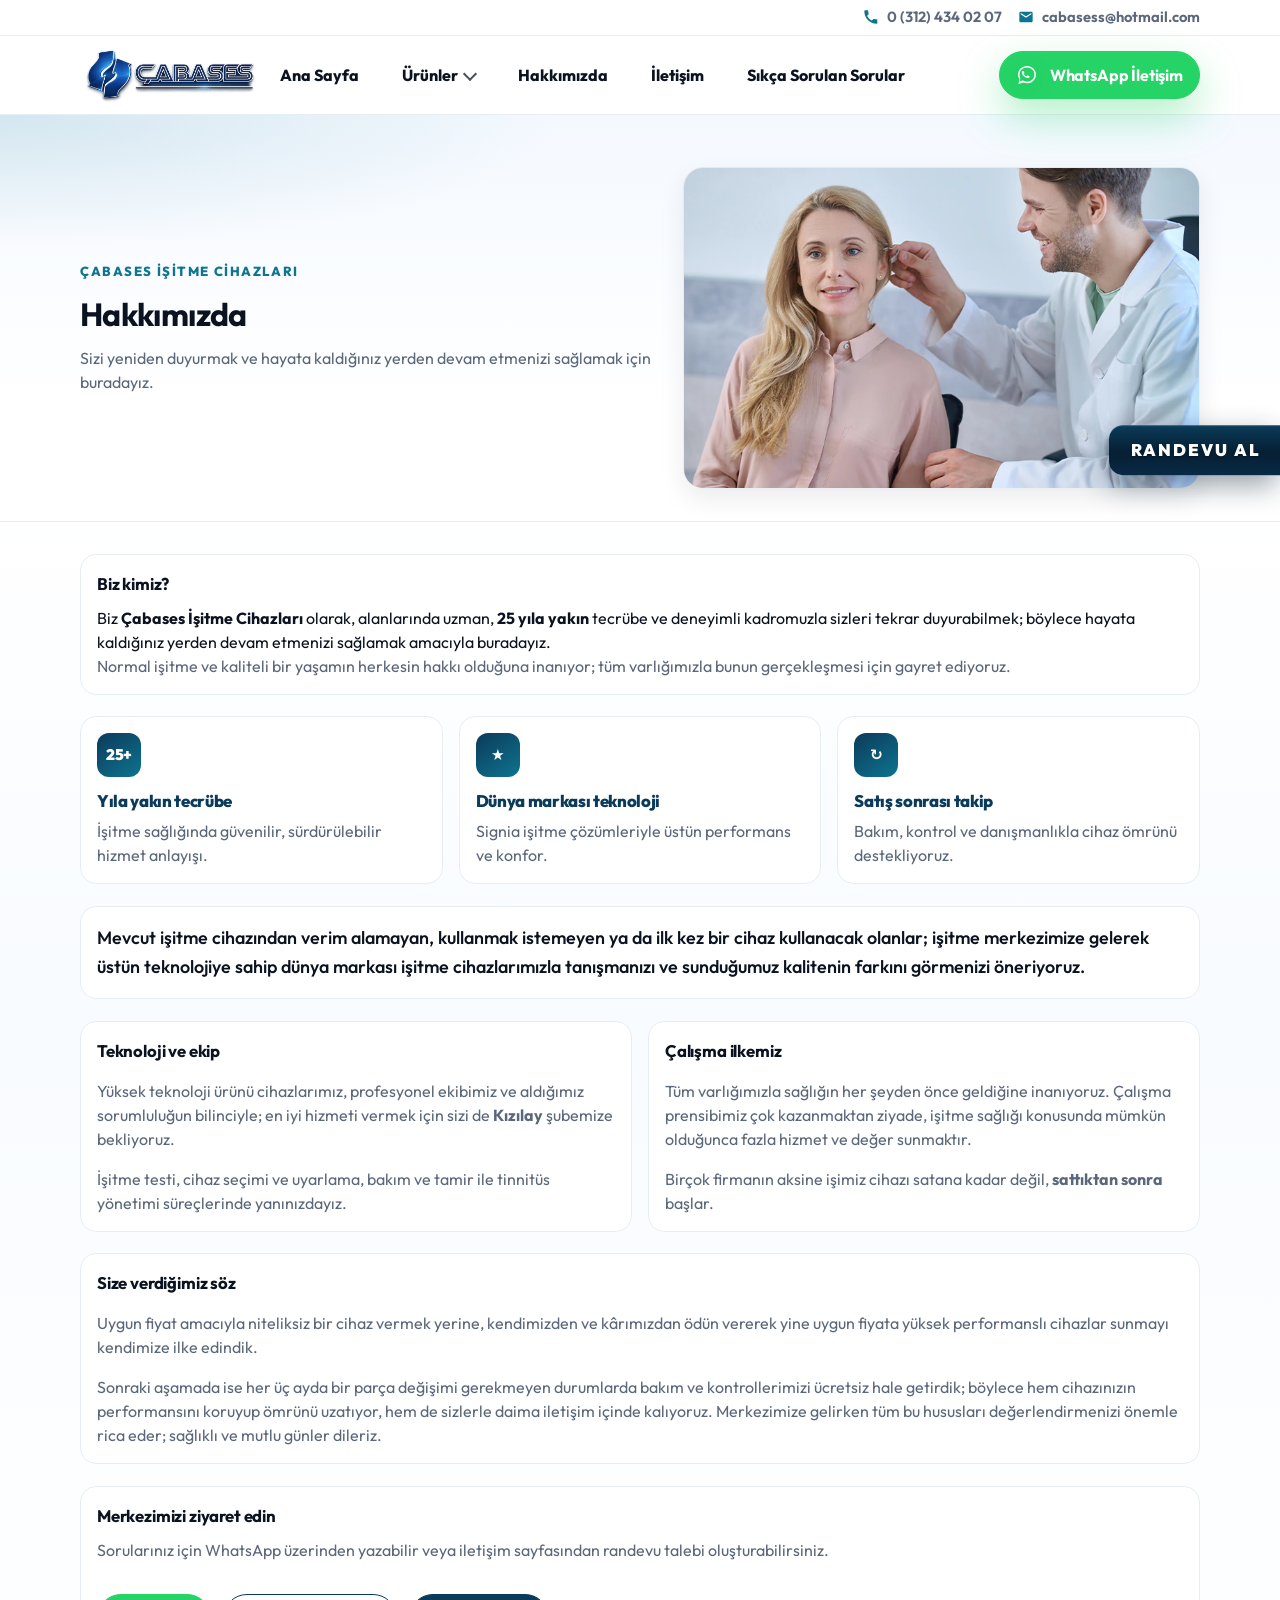
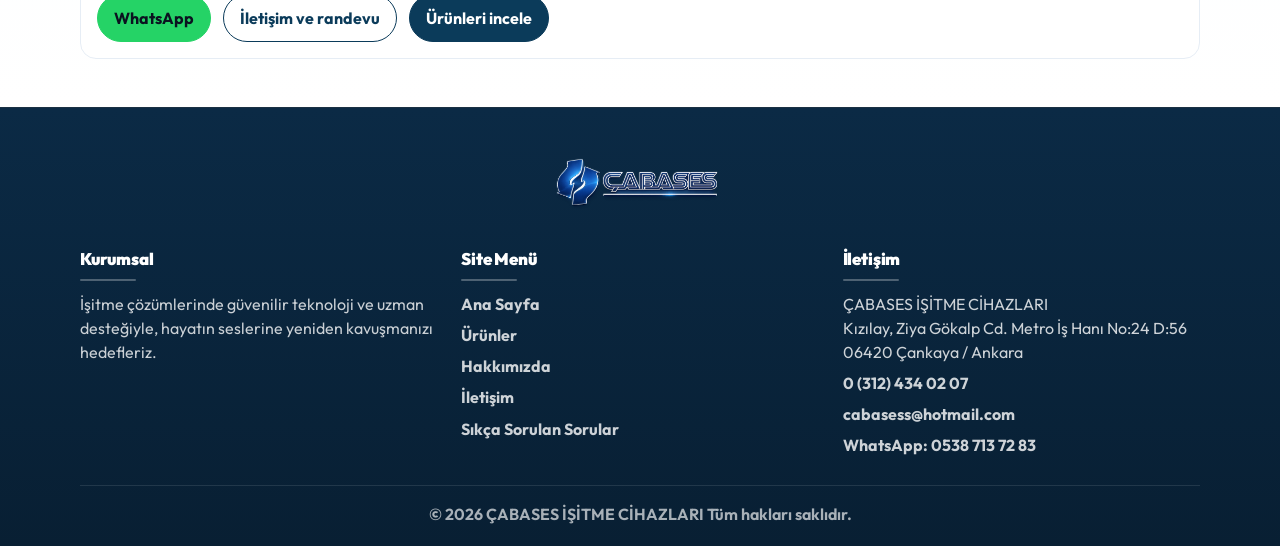
==== commit 546732be: "Ürün vitrini, responsive header ve SEO iyileştirmeleri. Signia ürün/şarj kartları vitrin yapısına al" ====
--- a/project/hakkimizda.html
+++ b/project/hakkimizda.html
@@ -8,7 +8,7 @@
     <title>Cab As İşitme | Hakkımızda</title>
     <meta
       name="description"
-      content="Cab As İşitme hakkında. Uzman yaklaşım, güvenilir hizmet ve kişiye özel işitme cihazı çözümleri."
+      content="Çabases İşitme Cihazları hakkında. Uzman kadro, Signia teknolojisi ve satış sonrası sürdürülebilir takip."
     />
     <meta name="robots" content="index,follow" />
     <meta name="author" content="Cab As İşitme" />
@@ -154,12 +154,7 @@
                     <button type="button" class="mega-cat is-active" role="tab" aria-selected="true" data-mega-tab="isitme" id="mega-tab-isitme">
                       İşitme Cihazları
                       <span class="mega-cat-arrow" aria-hidden="true">›</span>
-                    </button>
-                    <button type="button" class="mega-cat" role="tab" aria-selected="false" data-mega-tab="baglanti" id="mega-tab-baglanti">
-                      Bağlantı
-                      <span class="mega-cat-arrow" aria-hidden="true">›</span>
-                    </button>
-                    <button type="button" class="mega-cat" role="tab" aria-selected="false" data-mega-tab="sarj" id="mega-tab-sarj">
+                    </button><button type="button" class="mega-cat" role="tab" aria-selected="false" data-mega-tab="sarj" id="mega-tab-sarj">
                       Şarj cihazları ve Aksesuarlar
                       <span class="mega-cat-arrow" aria-hidden="true">›</span>
                     </button>
@@ -187,111 +182,41 @@
                         <li><a href="./sss.html#isitme-cihaz-nasil">İşitme cihazları nasıl çalışır?</a></li>
                         <li><a href="./sss.html#modeller">İşitme cihazı türleri</a></li>
                       </ul>
-                      <p class="mega-panel-sub" id="mega-isitme-modeller">Modeller</p>
-                      <ul class="mega-panel-list mega-panel-list--nest" aria-labelledby="mega-isitme-modeller">
-                        <li><a href="./urunler.html#signia-insio-ix">Insio IX</a></li>
-                        <li class="mega-fly" data-mega-fly>
-                          <button type="button" class="mega-fly-trigger" aria-expanded="false" aria-haspopup="true" aria-controls="mega-fly-styletto-panel" id="mega-fly-styletto-btn">
-                            Styletto
-                            <span class="mega-fly-chev" aria-hidden="true">›</span>
-                          </button>
-                          <div class="mega-fly-panel" id="mega-fly-styletto-panel" role="group" aria-labelledby="mega-fly-styletto-btn">
-                            <p class="mega-fly-heading">Styletto modelleri</p>
-                            <ul class="mega-panel-list mega-fly-list">
-                              <li><a href="./urunler.html#signia-styletto-ix">Styletto IX</a></li>
-                              <li><a href="./urunler.html#signia-styletto-ax">Styletto AX</a></li>
-                              <li><a href="./urunler.html#signia-styletto-x">Styletto X</a></li>
-                            </ul>
-                          </div>
-                        </li>
-                        <li><a href="./urunler.html#signia-active-ix">Active IX</a></li>
-                        <li><a href="./urunler.html#signia-silk-charge-go-ix">Silk Charge&amp;Go IX</a></li>
-                        <li><a href="./urunler.html#signia-silk-x">Silk X</a></li>
-                        <li class="mega-fly" data-mega-fly>
-                          <button type="button" class="mega-fly-trigger" aria-expanded="false" aria-haspopup="true" aria-controls="mega-fly-pure-panel" id="mega-fly-pure-btn">
-                            Pure
-                            <span class="mega-fly-chev" aria-hidden="true">›</span>
-                          </button>
-                          <div class="mega-fly-panel" id="mega-fly-pure-panel" role="group" aria-labelledby="mega-fly-pure-btn">
-                            <p class="mega-fly-heading">Pure modelleri</p>
-                            <ul class="mega-panel-list mega-fly-list">
-                              <li><a href="./urunler.html#signia-pure-charge-go-ix">Pure Charge&amp;Go IX</a></li>
-                              <li><a href="./urunler.html#signia-pure-charge-go-ax">Pure Charge&amp;Go AX</a></li>
-                              <li><a href="./urunler.html#signia-pure-charge-go-x">Pure Charge&amp;Go X</a></li>
-                              <li><a href="./urunler.html#signia-pure-312-ax">Pure 312 AX</a></li>
-                              <li><a href="./urunler.html#signia-pure-312-x">Pure 312 X</a></li>
-                            </ul>
-                          </div>
-                        </li>
-                        <li><a href="./urunler.html#signia-motion-x">Motion X</a></li>
-                      </ul>
-                      <p class="mega-panel-sub" id="mega-isitme-diger">Diğer işitme cihazları</p>
-                      <ul class="mega-panel-list mega-panel-list--nest" aria-labelledby="mega-isitme-diger">
-                        <li class="mega-fly" data-mega-fly>
-                          <button type="button" class="mega-fly-trigger" aria-expanded="false" aria-haspopup="true" aria-controls="mega-fly-cros-panel" id="mega-fly-cros-btn">
-                            Cros
-                            <span class="mega-fly-chev" aria-hidden="true">›</span>
-                          </button>
-                          <div class="mega-fly-panel" id="mega-fly-cros-panel" role="group" aria-labelledby="mega-fly-cros-btn">
-                            <p class="mega-fly-heading">Cros modelleri</p>
-                            <ul class="mega-panel-list mega-fly-list">
-                              <li><a href="./urunler.html#signia-cros-ix">Cros IX</a></li>
-                              <li><a href="./urunler.html#signia-cros-ax">Cros AX</a></li>
-                              <li><a href="./urunler.html#signia-cros-x">Cros X</a></li>
-                            </ul>
-                          </div>
-                        </li>
-                        <li><a href="./urunler.html#signia-intuis-4">Intuis 4</a></li>
+                      <p class="mega-panel-sub" id="mega-bte">BTE (Kulak Arkası)</p>
+                      <ul class="mega-panel-list mega-panel-list--nest" aria-labelledby="mega-bte">
+                        <li><a href="./urunler.html#intuis-series">INTUIS 4.7 / 4.3 / 4.2 / 4.1 / 4.0</a></li>
+                      </ul>
+                      <p class="mega-panel-sub" id="mega-ric">RIC</p>
+                      <ul class="mega-panel-list mega-panel-list--nest" aria-labelledby="mega-ric">
+                        <li><a href="./urunler.html#pure-cg-bct-ix">Pure C&amp;G BCT IX</a></li>
+                        <li><a href="./urunler.html#pure-cg-ix">Pure C&amp;G IX</a></li>
+                      </ul>
+                      <p class="mega-panel-sub" id="mega-slim-ric">SLIM-RIC</p>
+                      <ul class="mega-panel-list mega-panel-list--nest" aria-labelledby="mega-slim-ric">
+                        <li><a href="./urunler.html#styletto-ix">Styletto IX</a></li>
+                      </ul>
+                      <p class="mega-panel-sub" id="mega-active">Hazır kulak içi (Active)</p>
+                      <ul class="mega-panel-list mega-panel-list--nest" aria-labelledby="mega-active">
+                        <li><a href="./urunler.html#active-pro-ix">Active Pro</a></li>
+                        <li><a href="./urunler.html#active-ix">Active</a></li>
+                      </ul>
+                      <p class="mega-panel-sub" id="mega-silk">Hazır kanal içi</p>
+                      <ul class="mega-panel-list mega-panel-list--nest" aria-labelledby="mega-silk">
+                        <li><a href="./urunler.html#silk-cg-ix">Silk C&amp;G IX</a></li>
+                      </ul>
+                      <p class="mega-panel-sub" id="mega-insio">Özel yapım kanal içi</p>
+                      <ul class="mega-panel-list mega-panel-list--nest" aria-labelledby="mega-insio">
+                        <li><a href="./urunler.html#insio-custom-ix">Insio IIC / CIC / ITC / ITE</a></li>
                       </ul>
                       <ul class="mega-panel-list">
                         <li><a href="./urunler.html">Tüm ürünleri görüntüle</a></li>
                       </ul>
-                    </div>
-                    <div class="mega-panel" hidden role="tabpanel" data-mega-content="baglanti" aria-labelledby="mega-tab-baglanti">
-                      <p class="mega-panel-title">Bağlantı</p>
-                      <p class="mega-panel-sub" id="mega-baglanti-ses">Ses aktarımı</p>
-                      <ul class="mega-panel-list" aria-labelledby="mega-baglanti-ses">
-                        <li><a href="./urunler.html#signia-tv-sound">TV Sound</a></li>
-                        <li><a href="./urunler.html#signia-streamline-mic">StreamLine Mic</a></li>
-                      </ul>
-                      <p class="mega-panel-sub" id="mega-baglanti-uygulama">Uygulama</p>
-                      <ul class="mega-panel-list" aria-labelledby="mega-baglanti-uygulama">
-                        <li><a href="./urunler.html#signia-app">Signia App</a></li>
-                        <li><a href="./urunler.html#signia-assistant">Signia Assistant</a></li>
-                        <li><a href="./sss.html#bluetooth">Bluetooth (SSS)</a></li>
-                      </ul>
-                      <ul class="mega-panel-list">
-                        <li><a href="./urunler.html#destek">Uygulama ve uzaktan destek</a></li>
-                        <li><a href="./iletisim.html">Bağlantı danışmanlığı · iletişim</a></li>
-                      </ul>
-                    </div>
-                    <div class="mega-panel" hidden role="tabpanel" data-mega-content="sarj" aria-labelledby="mega-tab-sarj">
+                    </div><div class="mega-panel" hidden role="tabpanel" data-mega-content="sarj" aria-labelledby="mega-tab-sarj">
                       <p class="mega-panel-title">Şarj cihazları ve Aksesuarlar</p>
-                      <p class="mega-panel-sub" id="mega-sarj-uzaktan">Uzaktan kumanda</p>
-                      <ul class="mega-panel-list" aria-labelledby="mega-sarj-uzaktan">
-                        <li><a href="./urunler.html#signia-minipocket">miniPocket</a></li>
-                      </ul>
-                      <p class="mega-panel-sub" id="mega-sarj-tasinir">Taşınabilir şarj üniteleri</p>
-                      <ul class="mega-panel-list" aria-labelledby="mega-sarj-tasinir">
-                        <li><a href="./urunler.html#acc-styletto-tasinir-sarj">Styletto taşınabilir şarj</a></li>
-                        <li><a href="./urunler.html#signia-pure-portable-charger">Pure portable şarj</a></li>
-                      </ul>
                       <p class="mega-panel-sub" id="mega-sarj-aksesuar">Şarj aksesuarları</p>
                       <ul class="mega-panel-list" aria-labelledby="mega-sarj-aksesuar">
                         <li><a href="./urunler.html#acc-enduktif-sarj-ii">Endüktif Şarj II</a></li>
                         <li><a href="./urunler.html#acc-standart-sarj">Standart şarj cihazı</a></li>
-                        <li><a href="./urunler.html#acc-dry-clean-sarj">Dry&amp;Clean şarj cihazı</a></li>
-                        <li><a href="./urunler.html#acc-active-charger">Signia Active Charger</a></li>
-                        <li><a href="./urunler.html#acc-styletto-x-charger">Styletto X Charger</a></li>
-                        <li><a href="./urunler.html#acc-motion-charger">Motion Charger</a></li>
-                        <li><a href="./urunler.html#acc-pure-charger">Pure Charger</a></li>
-                        <li><a href="./urunler.html#acc-motion-dry-clean">Motion Dry&amp;Clean</a></li>
-                        <li><a href="./urunler.html#acc-pure-dry-clean">Pure Dry&amp;Clean</a></li>
-                      </ul>
-                      <p class="mega-panel-sub" id="mega-sarj-diger">Diğer</p>
-                      <ul class="mega-panel-list" aria-labelledby="mega-sarj-diger">
-                        <li><a href="./urunler.html#signia-piller">Signia işitme cihazı pilleri</a></li>
-                        <li><a href="./urunler.html#signia-earwear-3">EarWear 3.0</a></li>
                       </ul>
                     </div>
                     <div class="mega-panel" hidden role="tabpanel" data-mega-content="isitme-hakkinda" aria-labelledby="mega-tab-isitme-hakkinda">
@@ -314,9 +239,7 @@
                     <div class="mega-panel" hidden role="tabpanel" data-mega-content="wellbeing" aria-labelledby="mega-tab-wellbeing">
                       <p class="mega-panel-title">My Wellbeing</p>
                       <ul class="mega-panel-list">
-                        <li><a href="./sss.html#alism-suresi">Cihaza alışma süreci</a></li>
-                        <li><a href="./urunler.html#konfor">Konfor ve uyarlama</a></li>
-                        <li><a href="./iletisim.html">Kişisel danışmanlık</a></li>
+                        <li><a href="./sss.html#alism-suresi">Cihaza alışma süreci</a></li><li><a href="./iletisim.html">Kişisel danışmanlık</a></li>
                       </ul>
                     </div>
                     <div class="mega-panel" hidden role="tabpanel" data-mega-content="servis" aria-labelledby="mega-tab-servis">
@@ -361,100 +284,135 @@
       </div>
     </header>
 
-    <main id="main" class="site-motion">
-      <section class="page-hero">
-        <div class="container">
-          <h1 class="page-title">Hakkımızda</h1>
-          <p class="page-subtitle">Medikal yaklaşım, kişiye özel uyarlama ve sürdürülebilir takip.</p>
+    <main id="main" class="site-motion about-page">
+      <section class="about-hero" aria-labelledby="about-page-title">
+        <div class="container about-hero-grid">
+          <div class="about-hero-copy">
+            <p class="about-hero-kicker">ÇABASES İşitme Cihazları</p>
+            <h1 id="about-page-title" class="page-title">Hakkımızda</h1>
+            <p class="page-subtitle">
+              Sizi yeniden duyurmak ve hayata kaldığınız yerden devam etmenizi sağlamak için buradayız.
+            </p>
+          </div>
+          <figure class="about-hero-media">
+            <img
+              class="about-hero-img"
+              src="./images/isitme-cihazi-cesitleri-nelerdir-1.webp"
+              width="1200"
+              height="800"
+              alt="Çabases İşitme Cihazları — işitme cihazı çeşitleri ve danışmanlık"
+              loading="eager"
+              decoding="async"
+            />
+          </figure>
         </div>
       </section>
 
-      <section class="content">
+      <section class="content about-content">
         <div class="container">
-          <div class="about-layout">
-            <section class="card about-intro">
-              <h2 class="section-h2">Firma tanıtımı</h2>
+          <div class="about-story about-layout">
+            <article class="card about-intro-panel">
+              <h2 class="section-h2">Biz kimiz?</h2>
               <p class="lead">
-                İşitme cihazları sektöründe 25 yıla yakın süredir dürüst ve kaliteli hizmet anlayışıyla; işitme
-                teknolojilerindeki güncel gelişmeleri yakından takip ederek en yeni ve etkili işitme cihazlarıyla hizmet
-                vermekteyiz.
+                Biz <strong>Çabases İşitme Cihazları</strong> olarak, alanlarında uzman, <strong>25 yıla yakın</strong> tecrübe
+                ve deneyimli kadromuzla sizleri tekrar duyurabilmek; böylece hayata kaldığınız yerden devam etmenizi sağlamak
+                amacıyla buradayız.
               </p>
+              <p class="muted m-0">
+                Normal işitme ve kaliteli bir yaşamın herkesin hakkı olduğuna inanıyor; tüm varlığımızla bunun gerçekleşmesi için
+                gayret ediyoruz.
+              </p>
+            </article>
+
+            <ul class="about-pillars" aria-label="Öne çıkan değerler">
+              <li class="about-pillar card">
+                <span class="about-pillar-icon" aria-hidden="true">25+</span>
+                <h3 class="about-pillar-title">Yıla yakın tecrübe</h3>
+                <p class="about-pillar-text muted m-0">İşitme sağlığında güvenilir, sürdürülebilir hizmet anlayışı.</p>
+              </li>
+              <li class="about-pillar card">
+                <span class="about-pillar-icon" aria-hidden="true">★</span>
+                <h3 class="about-pillar-title">Dünya markası teknoloji</h3>
+                <p class="about-pillar-text muted m-0">Signia işitme çözümleriyle üstün performans ve konfor.</p>
+              </li>
+              <li class="about-pillar card">
+                <span class="about-pillar-icon" aria-hidden="true">↻</span>
+                <h3 class="about-pillar-title">Satış sonrası takip</h3>
+                <p class="about-pillar-text muted m-0">Bakım, kontrol ve danışmanlıkla cihaz ömrünü destekliyoruz.</p>
+              </li>
+            </ul>
+
+            <blockquote class="about-quote card">
+              <p class="about-quote-text">
+                Mevcut işitme cihazından verim alamayan, kullanmak istemeyen ya da ilk kez bir cihaz kullanacak olanlar;
+                işitme merkezimize gelerek üstün teknolojiye sahip dünya markası işitme cihazlarımızla tanışmanızı ve
+                sunduğumuz kalitenin farkını görmenizi öneriyoruz.
+              </p>
+            </blockquote>
+
+            <div class="about-split">
+              <section class="card about-split-block">
+                <h2 class="section-h2">Teknoloji ve ekip</h2>
+                <p class="muted">
+                  Yüksek teknoloji ürünü cihazlarımız, profesyonel ekibimiz ve aldığımız sorumluluğun bilinciyle; en iyi
+                  hizmeti vermek için sizi de <strong>Kızılay</strong> şubemize bekliyoruz.
+                </p>
+                <p class="muted m-0">
+                  İşitme testi, cihaz seçimi ve uyarlama, bakım ve tamir ile tinnitüs yönetimi süreçlerinde yanınızdayız.
+                </p>
+              </section>
+              <section class="card about-split-block about-split-block--accent">
+                <h2 class="section-h2">Çalışma ilkemiz</h2>
+                <p class="muted">
+                  Tüm varlığımızla sağlığın her şeyden önce geldiğine inanıyoruz. Çalışma prensibimiz çok kazanmaktan ziyade,
+                  işitme sağlığı konusunda mümkün olduğunca fazla hizmet ve değer sunmaktır.
+                </p>
+                <p class="muted m-0">
+                  Birçok firmanın aksine işimiz cihazı satana kadar değil, <strong>sattıktan sonra</strong> başlar.
+                </p>
+              </section>
+            </div>
+
+            <section class="card about-principles">
+              <h2 class="section-h2">Size verdiğimiz söz</h2>
               <p class="muted">
-                İşitme cihazları; işitme kaybı, kulak çınlaması (tinnitüs) ve diğer işitme sorunlarında; farklı yaş grupları ve
-                işitme seviyelerine göre kişiye özel çözümler sunar. Uzun yıllardır Signia marka işitme cihazlarımızla, işitme
-                kaybının olumsuz etkilerini en aza indirmeyi hedefliyoruz.
+                Uygun fiyat amacıyla niteliksiz bir cihaz vermek yerine, kendimizden ve kârımızdan ödün vererek yine uygun
+                fiyata yüksek performanslı cihazlar sunmayı kendimize ilke edindik.
               </p>
-              <p class="muted mb-0">
-                Bu anlayışla; hastalarımızın işitme cihazı seçimlerini doğru yapmalarını destekleyerek yaşam kalitelerini
-                artırabilmenin mutluluk ve gururunu yaşıyoruz. Hizmetlerimiz; işitme testi, işitme cihazı uygulaması, kalıp ve
-                pil, işitme cihazı tamir ve bakım ile tinnitüs terapisi süreçlerini kapsar.
+              <p class="muted m-0">
+                Sonraki aşamada ise her üç ayda bir parça değişimi gerekmeyen durumlarda bakım ve kontrollerimizi ücretsiz
+                hale getirdik; böylece hem cihazınızın performansını koruyup ömrünü uzatıyor, hem de sizlerle daima iletişim
+                içinde kalıyoruz. Merkezimize gelirken tüm bu hususları değerlendirmenizi önemle rica eder; sağlıklı ve mutlu
+                günler dileriz.
               </p>
             </section>
 
-            <div class="about-gallery" aria-label="Kurumsal görseller">
-              <figure class="about-figure">
-                <img
-                  class="about-image"
-                  src="./images/about-1.svg"
-                  width="1200"
-                  height="900"
-                  loading="lazy"
-                  decoding="async"
-                  alt="Cab As İşitme klinik ve uygulama alanı (placeholder)"
-                />
-                <figcaption class="about-caption">Danışmanlık ve uyarlama süreci</figcaption>
-              </figure>
-              <figure class="about-figure">
-                <img
-                  class="about-image"
-                  src="./images/about-2.svg"
-                  width="1200"
-                  height="900"
-                  loading="lazy"
-                  decoding="async"
-                  alt="Cab As İşitme ekip ve hizmet yaklaşımı (placeholder)"
-                />
-                <figcaption class="about-caption">Uzman yaklaşım ve sürdürülebilir takip</figcaption>
-              </figure>
-            </div>
-
-            <section class="card">
-              <h2 class="section-h2">Misyon</h2>
-              <p class="muted m-0">
-                Bilimsel ölçüm ve değerlendirme yöntemleriyle, işitme kaybının günlük yaşama etkisini azaltan; konforlu,
-                anlaşılır ve güvenilir işitme çözümleri sunmak. Kullanıcılarımızın cihaz uyumunu artırmak için eğitim, uyarlama
-                ve düzenli kontrolleri sistematik şekilde yürütmek.
-              </p>
-            </section>
-
-            <section class="card">
-              <h2 class="section-h2">Vizyon</h2>
-              <p class="muted m-0">
-                İşitme sağlığı alanında kalite, şeffaflık ve sürdürülebilir takip yaklaşımıyla; güvenilir bir referans noktası
-                olmak ve teknolojiyle güçlenen kişiye özel hizmet standardını sürekli geliştirmek.
-              </p>
-            </section>
-
             <section class="card about-cta">
-              <h2 class="section-h2">Bilgi ve randevu</h2>
-              <p class="muted mt-0">
-                Sorularınız için WhatsApp üzerinden yazabilir veya iletişim sayfasından randevu talebi oluşturabilirsiniz.
-              </p>
-              <div class="about-actions">
-                <a
-                  class="button button-whatsapp"
-                  href="https://wa.me/905387137283?text=Merhaba%2C%20hizmetleriniz%20hakk%C4%B1nda%20bilgi%20almak%20istiyorum."
-                  target="_blank"
-                  rel="noopener noreferrer"
-                >
-                  WhatsApp
-                </a>
-                <a class="button button-ghost" href="./iletisim.html">İletişim</a>
+              <div class="about-cta-inner">
+                <div>
+                  <h2 class="section-h2">Merkezimizi ziyaret edin</h2>
+                  <p class="muted mt-0">
+                    Sorularınız için WhatsApp üzerinden yazabilir veya iletişim sayfasından randevu talebi oluşturabilirsiniz.
+                  </p>
+                </div>
+                <div class="about-actions">
+                  <a
+                    class="button button-whatsapp"
+                    href="https://wa.me/905387137283?text=Merhaba%2C%20hizmetleriniz%20hakk%C4%B1nda%20bilgi%20almak%20istiyorum."
+                    target="_blank"
+                    rel="noopener noreferrer"
+                  >
+                    WhatsApp
+                  </a>
+                  <a class="button button-ghost" href="./iletisim.html">İletişim ve randevu</a>
+                  <a class="button" href="./urunler.html">Ürünleri incele</a>
+                </div>
               </div>
             </section>
           </div>
         </div>
       </section>
+
     </main>
 
     <footer class="site-footer">
--- a/project/css/styles.css
+++ b/project/css/styles.css
@@ -23,7 +23,7 @@
 
 html {
   -webkit-text-size-adjust: 100%;
-  scroll-padding-top: 5.75rem;
+  scroll-padding-top: calc(5.75rem + env(safe-area-inset-top, 0px));
 }
 
 body {
@@ -136,11 +136,22 @@
 .site-header {
   position: sticky;
   top: 0;
+  padding-top: env(safe-area-inset-top, 0px);
   background: rgba(255, 255, 255, 0.86);
   backdrop-filter: blur(10px);
   border-bottom: 1px solid var(--border);
   z-index: 2000;
   box-shadow: 0 0 0 rgba(0, 0, 0, 0);
+}
+
+body.has-nav-open {
+  overflow: hidden;
+  touch-action: none;
+}
+
+/* Logo hafif sola: container genişletmek yerine sadece marka kaydırılır */
+.site-header .brand {
+  margin-inline-start: -0.65rem;
 }
 
 .header-inner {
@@ -171,7 +182,7 @@
   height: auto;
   max-height: 100%;
   width: auto;
-  transform: scale(1.5);
+  transform: scale(1.78);
   transform-origin: left center;
 }
 
@@ -396,6 +407,14 @@
 .mega-split-detail {
   padding: 1.1rem 1.25rem 1rem;
   background: #fff;
+  overflow: visible;
+}
+
+@media (min-width: 861px) {
+  .mega-split-detail {
+    max-height: min(72vh, 440px);
+    overflow-y: auto;
+  }
 }
 
 .mega-panel-title {
@@ -451,112 +470,6 @@
   list-style: none;
 }
 
-.mega-fly {
-  position: relative;
-  list-style: none;
-}
-
-.mega-fly-trigger {
-  display: flex;
-  width: 100%;
-  align-items: center;
-  justify-content: space-between;
-  gap: 0.5rem;
-  padding: 0.55rem 0.5rem;
-  border: 0;
-  border-radius: 10px;
-  background: transparent;
-  font: inherit;
-  font-size: 0.93rem;
-  font-weight: 500;
-  color: var(--text);
-  cursor: pointer;
-  text-align: left;
-  transition: background 160ms var(--ease-out), color 160ms var(--ease-out);
-}
-
-.mega-fly-chev {
-  font-size: 0.95rem;
-  opacity: 0.35;
-  font-weight: 500;
-}
-
-.mega-fly-trigger:hover,
-.mega-fly-trigger:focus-visible {
-  background: rgba(14, 116, 144, 0.08);
-  color: var(--brand);
-  outline: none;
-}
-
-.mega-fly:hover .mega-fly-trigger,
-.mega-fly:focus-within .mega-fly-trigger {
-  color: var(--brand);
-}
-
-.mega-fly-panel {
-  position: absolute;
-  left: calc(100% + 8px);
-  top: -6px;
-  min-width: min(248px, 46vw);
-  padding: 0.55rem 0.5rem 0.65rem;
-  background: #fff;
-  border: 1px solid var(--border);
-  border-radius: 12px;
-  box-shadow: var(--shadow);
-  z-index: 8;
-  opacity: 0;
-  visibility: hidden;
-  pointer-events: none;
-  transform: translateX(-6px);
-  transition: opacity 150ms var(--ease-out), visibility 150ms, transform 150ms var(--ease-out);
-}
-
-.mega-fly-heading {
-  margin: 0 0 0.35rem 0.35rem;
-  font-size: 0.68rem;
-  font-weight: 800;
-  letter-spacing: 0.08em;
-  text-transform: uppercase;
-  color: var(--muted);
-}
-
-.mega-fly-list {
-  gap: 0.12rem;
-}
-
-@media (min-width: 861px) {
-  .mega-fly:hover .mega-fly-panel,
-  .mega-fly:focus-within .mega-fly-panel {
-    opacity: 1;
-    visibility: visible;
-    pointer-events: auto;
-    transform: translateX(0);
-  }
-}
-
-@media (max-width: 860px) {
-  .mega-fly-panel {
-    position: static;
-    left: auto;
-    top: auto;
-    min-width: 0;
-    margin: 0.15rem 0 0.4rem;
-    padding: 0.45rem 0.4rem 0.55rem;
-    border-style: dashed;
-    border-radius: 10px;
-    box-shadow: none;
-    transform: none;
-    display: none;
-    opacity: 1;
-    visibility: visible;
-  }
-
-  .mega-fly.is-open .mega-fly-panel {
-    display: block;
-    pointer-events: auto;
-  }
-}
-
 .mega-split-foot {
   display: flex;
   flex-wrap: wrap;
@@ -567,54 +480,6 @@
   background: #fff;
 }
 
-/* Ana sayfa — Ürünler mega menü: 3 sütun arka plan (1: Gemini, 2: 95f42…, 3: lacivert gömlek) */
-.page-home .has-mega > .mega {
-  background-color: #dfe5ec;
-  background-image:
-    linear-gradient(
-      125deg,
-      rgba(255, 255, 255, 0.22) 0%,
-      rgba(246, 247, 248, 0.08) 48%,
-      rgba(255, 255, 255, 0.2) 100%
-    ),
-    url("../images/Gemini_Generated_Image_qox7viqox7viqox7.png"),
-    url("../images/95f42bbb-a7db-4bbe-abc4-e82a76667974.png"),
-    url("../images/adam%C4%B1n_g%C3%B6mle%C4%9Fini_lacivert_ile_de%C4%9Fi%C5%9Ftirir_202605142214.jpeg");
-  background-size:
-    cover,
-    33.34% 100%,
-    33.34% 100%,
-    33.34% 100%;
-  background-position:
-    0 0,
-    0% 50%,
-    50% 50%,
-    100% 50%;
-  background-repeat: no-repeat;
-}
-
-.page-home .has-mega > .mega::before {
-  background: rgba(255, 255, 255, 0.88);
-}
-
-.page-home .has-mega > .mega .mega-split-cats {
-  background: rgba(255, 255, 255, 0.62);
-  backdrop-filter: blur(10px);
-  -webkit-backdrop-filter: blur(10px);
-}
-
-.page-home .has-mega > .mega .mega-split-detail {
-  background: rgba(255, 255, 255, 0.68);
-  backdrop-filter: blur(8px);
-  -webkit-backdrop-filter: blur(8px);
-}
-
-.page-home .has-mega > .mega .mega-split-foot {
-  background: rgba(255, 255, 255, 0.75);
-  backdrop-filter: blur(8px);
-  -webkit-backdrop-filter: blur(8px);
-}
-
 .text-link-inline {
   margin-top: 0;
 }
@@ -706,6 +571,13 @@
   position: absolute;
   inset: 0;
   z-index: 0;
+}
+
+.cab-home-hero-bg picture {
+  position: absolute;
+  inset: 0;
+  display: block;
+  margin: 0;
 }
 
 .cab-home-hero-img {
@@ -1124,6 +996,17 @@
   object-fit: cover;
 }
 
+.cab-home-brand-img--product {
+  object-fit: contain;
+  object-position: center 42%;
+  padding: clamp(1rem, 3vw, 1.75rem);
+  background: #fff;
+}
+
+.cab-home-brand-tile--product .cab-home-brand-scrim {
+  background: linear-gradient(180deg, rgba(6, 15, 28, 0) 42%, rgba(6, 15, 28, 0.78) 100%);
+}
+
 .cab-home-brand-scrim {
   position: absolute;
   inset: 0;
@@ -1373,16 +1256,6 @@
   text-underline-offset: 3px;
 }
 
-.product-card-out {
-  font-size: 0.88rem;
-  font-weight: 700;
-  color: var(--muted);
-}
-
-.product-card-out:hover {
-  color: var(--brand-2);
-}
-
 @media (max-width: 640px) {
   .product-category-head {
     flex-direction: column;
@@ -1392,6 +1265,106 @@
 
 .content--products-catalog .product-image {
   object-fit: contain;
+}
+
+/* Vitrin kartı (Signia tarzı): beyaz görsel alanı, kısa özet, alt çizgi + İncele */
+.product-grid--single {
+  grid-template-columns: minmax(0, 22rem);
+}
+
+.product-grid--showcase-pair {
+  grid-template-columns: repeat(2, minmax(0, 22rem));
+  max-width: 46rem;
+  align-items: stretch;
+}
+
+@media (max-width: 720px) {
+  .product-grid--single,
+  .product-grid--showcase-pair {
+    grid-template-columns: minmax(0, 1fr);
+    max-width: none;
+  }
+}
+
+.product-card--showcase {
+  border-radius: 14px;
+  box-shadow: 0 1px 2px rgba(11, 18, 32, 0.04), 0 8px 24px rgba(11, 18, 32, 0.06);
+}
+
+.product-card--showcase:hover {
+  box-shadow: 0 2px 4px rgba(11, 18, 32, 0.05), 0 14px 32px rgba(11, 18, 32, 0.09);
+}
+
+.product-card--showcase .product-media--photo {
+  display: flex;
+  align-items: center;
+  justify-content: center;
+  box-sizing: border-box;
+  min-height: 15.75rem;
+  background: #fff;
+  padding: 1.25rem 1.15rem 0.9rem;
+  overflow: hidden;
+  flex-shrink: 0;
+}
+
+.product-card--showcase .product-media--photo .product-image {
+  display: block;
+  width: 100%;
+  height: 13.5rem;
+  margin: 0;
+  object-fit: contain;
+  object-position: center;
+  transform: scale(1.08);
+  transform-origin: center center;
+}
+
+.product-card--showcase .product-media--photo-wide .product-image,
+.product-card--showcase .product-image--landscape {
+  height: 13.5rem;
+  transform: none;
+}
+
+.product-detail-media.is-photo-landscape .product-detail-image {
+  object-fit: contain;
+  height: min(420px, 48vh);
+}
+
+.product-card--showcase .product-body {
+  display: flex;
+  flex: 1;
+  flex-direction: column;
+  padding: 0.85rem 1.1rem 1rem;
+  gap: 0.45rem;
+  min-height: 0;
+}
+
+.product-card--showcase .product-name {
+  min-height: 2.75em;
+  margin: 0;
+  font-size: 1.125rem;
+  font-weight: 800;
+  line-height: 1.35;
+  color: var(--text);
+  letter-spacing: -0.02em;
+}
+
+.product-card--showcase .product-desc {
+  display: -webkit-box;
+  flex: 1;
+  min-height: calc(2 * 1.45 * 0.9375rem);
+  margin: 0;
+  overflow: hidden;
+  -webkit-box-orient: vertical;
+  -webkit-line-clamp: 2;
+  line-height: 1.45;
+  font-size: 0.9375rem;
+  color: var(--muted);
+}
+
+.product-card--showcase .product-card-footer {
+  margin-top: auto;
+  padding-top: 0.85rem;
+  border-top: 1px solid var(--border);
 }
 
 .products-head {
@@ -1419,6 +1392,10 @@
   grid-template-columns: repeat(3, minmax(0, 1fr));
   gap: 1rem;
   align-items: stretch;
+}
+
+.product-grid > .product-card {
+  min-width: 0;
 }
 
 .product-card {
@@ -1554,6 +1531,15 @@
   object-fit: cover;
 }
 
+.product-detail-media.is-photo-contain {
+  background: #fff;
+}
+
+.product-detail-media.is-photo-contain .product-detail-image {
+  object-fit: contain;
+  padding: 1.25rem;
+}
+
 .product-detail-main {
   display: grid;
   gap: 1rem;
@@ -1582,10 +1568,11 @@
   filter: brightness(0.97);
 }
 
-.about-layout {
+.about-layout,
+.about-story.about-layout {
   display: grid;
-  grid-template-columns: 1.1fr 0.9fr;
-  gap: 1rem;
+  grid-template-columns: 1fr;
+  gap: clamp(1rem, 2.5vw, 1.35rem);
   align-items: start;
 }
 
@@ -1623,7 +1610,7 @@
 
 .about-cta {
   border-color: rgba(14, 116, 144, 0.22);
-  background: linear-gradient(180deg, rgba(191, 230, 255, 0.22) 0%, rgba(255, 255, 255, 0) 70%);
+  background: linear-gradient(135deg, rgba(11, 59, 90, 0.06) 0%, rgba(191, 230, 255, 0.28) 55%, #fff 100%);
 }
 
 .about-actions {
@@ -1631,6 +1618,140 @@
   gap: 0.75rem;
   flex-wrap: wrap;
   margin-top: 0.75rem;
+}
+
+/* Hakkımızda — modern sayfa düzeni */
+.about-page .about-hero {
+  padding: clamp(2rem, 5vw, 3.25rem) 0 clamp(1.5rem, 3vw, 2rem);
+  border-bottom: 1px solid var(--border);
+  background:
+    radial-gradient(ellipse 80% 60% at 0% 0%, rgba(14, 116, 144, 0.14) 0%, transparent 55%),
+    linear-gradient(180deg, #f4f9ff 0%, #ffffff 72%);
+}
+
+.about-hero-grid {
+  display: grid;
+  grid-template-columns: minmax(0, 1.05fr) minmax(0, 0.95fr);
+  gap: clamp(1.25rem, 3vw, 2rem);
+  align-items: center;
+}
+
+.about-hero-kicker {
+  margin: 0 0 0.5rem;
+  font-size: 0.82rem;
+  font-weight: 800;
+  letter-spacing: 0.12em;
+  text-transform: uppercase;
+  color: var(--brand-2);
+}
+
+.about-hero-media {
+  margin: 0;
+  border-radius: calc(var(--radius) + 4px);
+  overflow: hidden;
+  box-shadow: var(--shadow-soft);
+  border: 1px solid rgba(11, 59, 90, 0.08);
+}
+
+.about-hero-img {
+  display: block;
+  width: 100%;
+  height: clamp(220px, 32vw, 320px);
+  object-fit: cover;
+}
+
+.about-content {
+  background: linear-gradient(180deg, #ffffff 0%, #f8fbff 40%, #ffffff 100%);
+}
+
+.about-intro-panel {
+  border-color: rgba(11, 59, 90, 0.1);
+  background: linear-gradient(180deg, #ffffff 0%, #f7fbff 100%);
+}
+
+.about-pillars {
+  display: grid;
+  grid-template-columns: repeat(3, minmax(0, 1fr));
+  gap: 1rem;
+  list-style: none;
+  margin: 0;
+  padding: 0;
+}
+
+.about-pillar {
+  display: flex;
+  flex-direction: column;
+  gap: 0.35rem;
+  min-height: 100%;
+  transition: transform 0.22s var(--ease-out), box-shadow 0.22s var(--ease-out);
+}
+
+.about-pillar:hover {
+  transform: translateY(-3px);
+  box-shadow: var(--shadow-soft);
+}
+
+.about-pillar-icon {
+  display: inline-flex;
+  align-items: center;
+  justify-content: center;
+  width: 2.75rem;
+  height: 2.75rem;
+  border-radius: 12px;
+  background: linear-gradient(145deg, var(--brand) 0%, var(--brand-2) 100%);
+  color: #fff;
+  font-size: 0.95rem;
+  font-weight: 900;
+  letter-spacing: -0.02em;
+}
+
+.about-pillar-title {
+  margin: 0.35rem 0 0;
+  font-size: 1.05rem;
+  font-weight: 800;
+  color: var(--brand);
+  letter-spacing: -0.02em;
+}
+
+.about-quote {
+  margin: 0;
+  border-inline-start: 4px solid var(--brand-2);
+  background: linear-gradient(90deg, rgba(14, 116, 144, 0.08) 0%, #fff 42%);
+}
+
+.about-quote-text {
+  margin: 0;
+  font-size: clamp(1.02rem, 1.8vw, 1.12rem);
+  line-height: 1.65;
+  font-weight: 550;
+  color: var(--text);
+}
+
+.about-split {
+  display: grid;
+  grid-template-columns: repeat(2, minmax(0, 1fr));
+  gap: 1rem;
+}
+
+.about-split-block--accent {
+  border-color: rgba(14, 116, 144, 0.2);
+  background: linear-gradient(180deg, rgba(191, 230, 255, 0.2) 0%, #fff 65%);
+}
+
+.about-principles {
+  border-color: rgba(11, 59, 90, 0.1);
+}
+
+.about-cta-inner {
+  display: flex;
+  flex-wrap: wrap;
+  align-items: flex-end;
+  justify-content: space-between;
+  gap: 1rem 1.5rem;
+}
+
+.about-cta .about-actions {
+  margin-top: 0;
 }
 
 .contact-layout {
@@ -2626,31 +2747,38 @@
   box-shadow: 0 20px 48px -22px rgba(11, 59, 90, 0.16);
 }
 
-main.site-motion .about-layout > * {
+main.site-motion .about-layout > *,
+main.site-motion .about-story > * {
   animation: siteReveal 0.62s cubic-bezier(0.22, 1, 0.36, 1) both;
 }
 
-main.site-motion .about-layout > *:nth-child(1) {
+main.site-motion .about-layout > *:nth-child(1),
+main.site-motion .about-story > *:nth-child(1) {
   animation-delay: 0.15s;
 }
 
-main.site-motion .about-layout > *:nth-child(2) {
+main.site-motion .about-layout > *:nth-child(2),
+main.site-motion .about-story > *:nth-child(2) {
   animation-delay: 0.24s;
 }
 
-main.site-motion .about-layout > *:nth-child(3) {
+main.site-motion .about-layout > *:nth-child(3),
+main.site-motion .about-story > *:nth-child(3) {
   animation-delay: 0.33s;
 }
 
-main.site-motion .about-layout > *:nth-child(4) {
+main.site-motion .about-layout > *:nth-child(4),
+main.site-motion .about-story > *:nth-child(4) {
   animation-delay: 0.42s;
 }
 
-main.site-motion .about-layout > *:nth-child(5) {
+main.site-motion .about-layout > *:nth-child(5),
+main.site-motion .about-story > *:nth-child(5) {
   animation-delay: 0.51s;
 }
 
-main.site-motion .about-layout > *:nth-child(6) {
+main.site-motion .about-layout > *:nth-child(6),
+main.site-motion .about-story > *:nth-child(6) {
   animation-delay: 0.6s;
 }
 
@@ -3725,6 +3853,27 @@
     grid-template-columns: 1fr;
   }
 
+  .about-hero-grid {
+    grid-template-columns: 1fr;
+  }
+
+  .about-hero-media {
+    order: -1;
+  }
+
+  .about-pillars {
+    grid-template-columns: 1fr;
+  }
+
+  .about-split {
+    grid-template-columns: 1fr;
+  }
+
+  .about-cta-inner {
+    flex-direction: column;
+    align-items: stretch;
+  }
+
   .product-detail {
     grid-template-columns: 1fr;
   }
@@ -3735,6 +3884,34 @@
 }
 
 @media (max-width: 860px) {
+  body.has-nav-open {
+    overflow: hidden;
+  }
+
+  .header-inner {
+    gap: 0.5rem;
+    min-width: 0;
+    flex-wrap: nowrap;
+  }
+
+  .brand {
+    flex: 0 1 auto;
+    min-width: 0;
+    max-width: min(52%, 11.5rem);
+    overflow: hidden;
+  }
+
+  .nav-toggle {
+    display: inline-flex;
+    flex-shrink: 0;
+    margin-left: auto;
+  }
+
+  .header-right {
+    flex-shrink: 0;
+    margin-left: 0;
+  }
+
   .topbar-inner {
     justify-content: center;
     gap: 0.75rem;
@@ -3746,10 +3923,6 @@
     justify-content: center;
   }
 
-  .nav-toggle {
-    display: inline-flex;
-  }
-
   .nav {
     display: none;
     margin-inline: 0;
@@ -3761,8 +3934,8 @@
 
   .brand-logo {
     max-height: 78px;
-    max-width: min(200px, 46vw);
-    transform: scale(1.12);
+    max-width: 100%;
+    transform: scale(1.22);
     transform-origin: left center;
   }
 
@@ -3928,7 +4101,18 @@
   }
 }
 
+@media (min-width: 861px) {
+  body.has-nav-open {
+    overflow: visible;
+    touch-action: auto;
+  }
+}
+
 @media (max-width: 520px) {
+  .container {
+    width: min(1120px, calc(100% - 1rem));
+  }
+
   .cab-home-features-grid {
     grid-template-columns: 1fr;
   }
@@ -3994,7 +4178,12 @@
   }
 
   .brand-logo {
-    transform: scale(1.2);
+    max-width: 100%;
+    transform: scale(1.12);
+  }
+
+  .brand {
+    max-width: min(48%, 10rem);
   }
 
   .footer-logo {
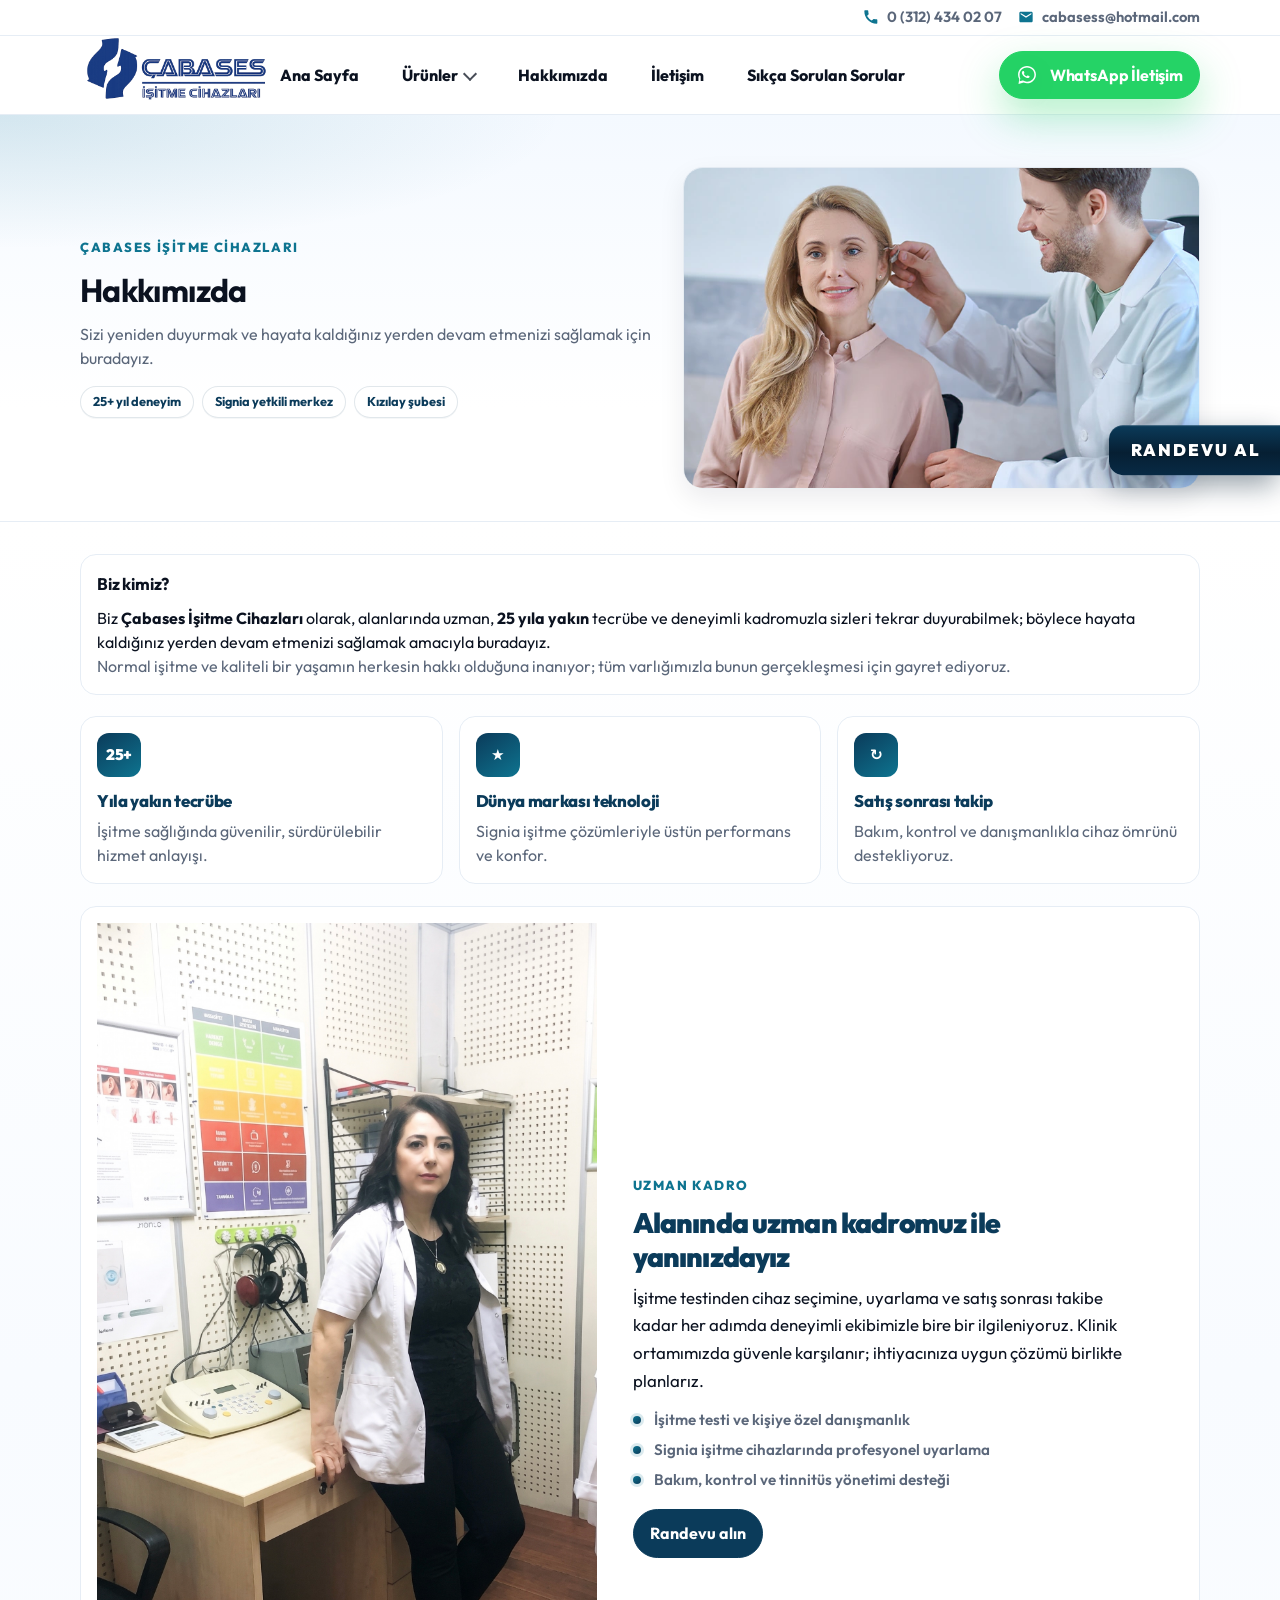
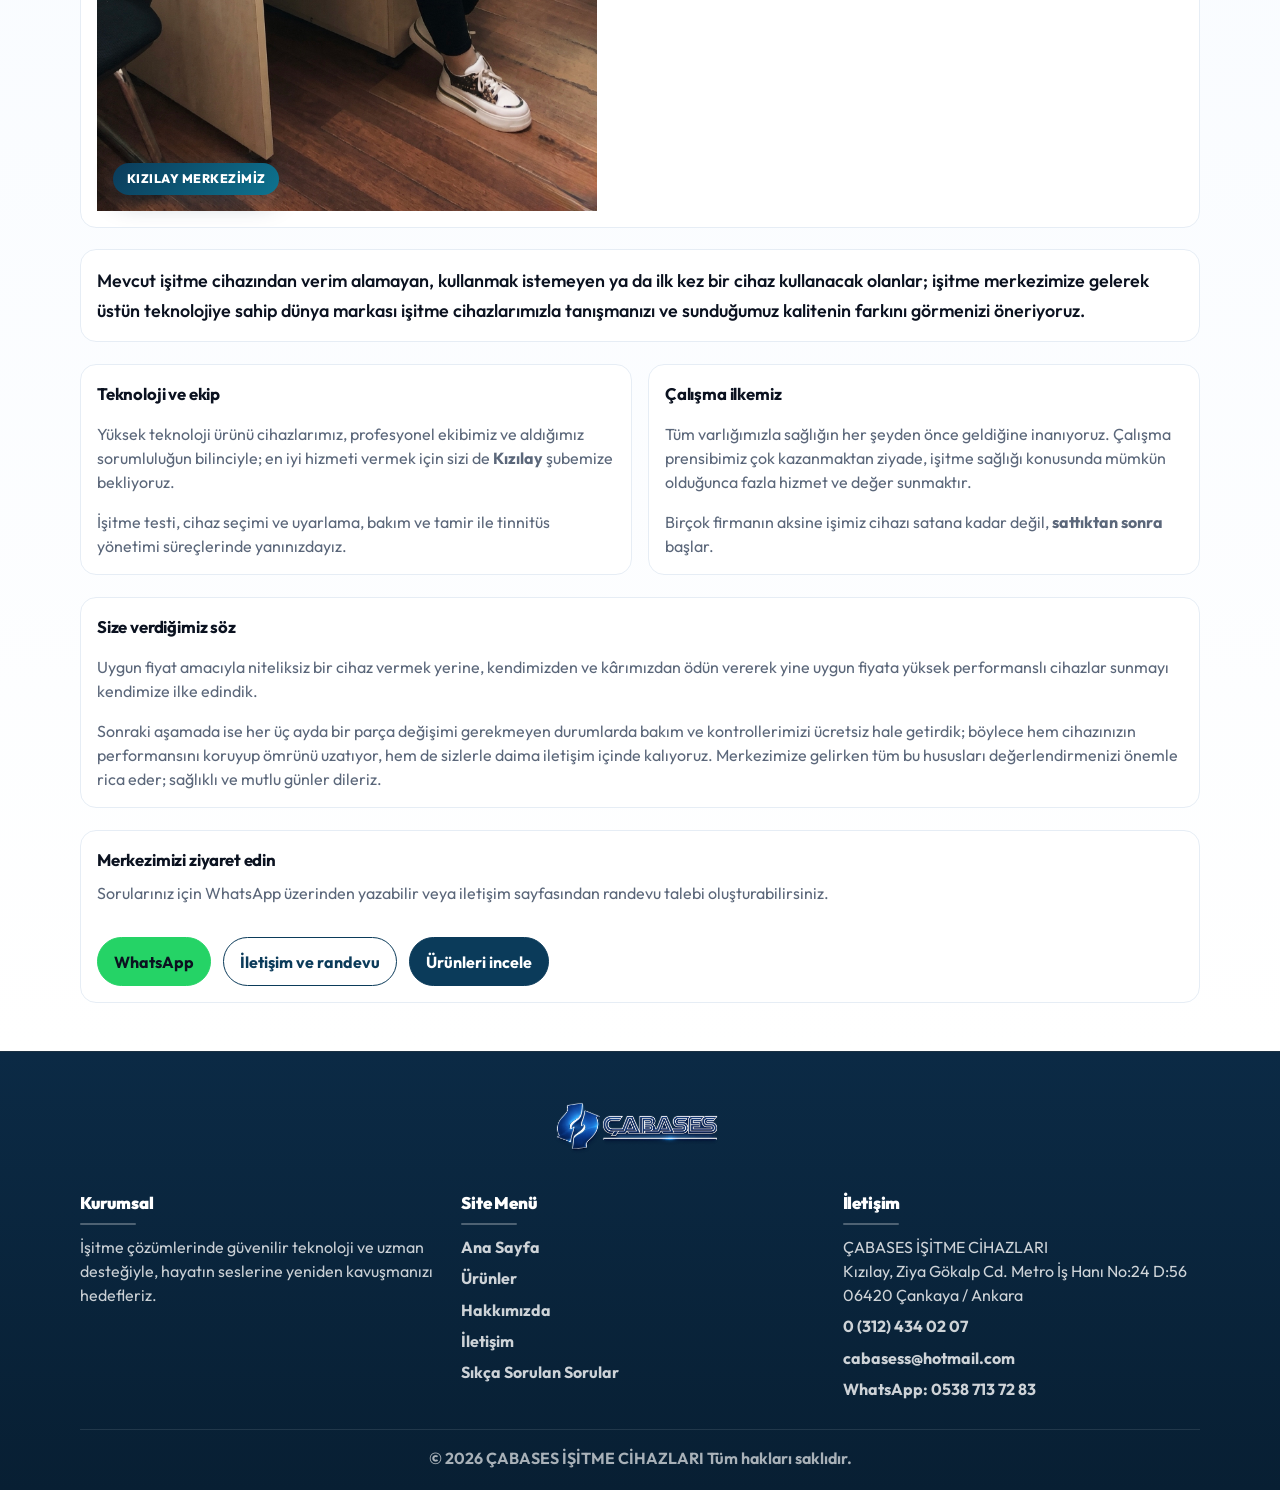
==== commit 8e5c2936: "Hakkımızda, ürün vitrini, logo ve responsive header güncellemeleri. Uzman kadro bölümü ve yeni görse" ====
--- a/project/hakkimizda.html
+++ b/project/hakkimizda.html
@@ -40,7 +40,7 @@
             "url": "https://cabasesisitme.com/",
             "logo": {
               "@type": "ImageObject",
-              "url": "https://cabasesisitme.com/images/brand-logo.png"
+              "url": "https://cabasesisitme.com/images/%C4%B0%C5%9Fitme_Cihazlar%C4%B1_Yaz%C4%B1s%C4%B1_%C5%9Feffaf_202605191719.jpeg"
             },
             "email": "cabasess@hotmail.com",
             "telephone": "+903124340207"
@@ -122,9 +122,9 @@
         <a class="brand" href="./index.html" aria-label="Cab As İşitme ana sayfa">
           <img
             class="brand-logo"
-            src="./images/brand-logo.png"
-            width="140"
-            height="34"
+            src="./images/ChatGPT%20Image%2019%20May%202026%2017_26_27.png"
+            width="1536"
+            height="1024"
             alt="Cab As İşitme"
             decoding="async"
           />
@@ -215,6 +215,7 @@
                       <p class="mega-panel-title">Şarj cihazları ve Aksesuarlar</p>
                       <p class="mega-panel-sub" id="mega-sarj-aksesuar">Şarj aksesuarları</p>
                       <ul class="mega-panel-list" aria-labelledby="mega-sarj-aksesuar">
+                        <li><a href="./urunler.html#acc-sarj-edilebilir-isitme">Şarj edilebilir işitme cihazları</a></li>
                         <li><a href="./urunler.html#acc-enduktif-sarj-ii">Endüktif Şarj II</a></li>
                         <li><a href="./urunler.html#acc-standart-sarj">Standart şarj cihazı</a></li>
                       </ul>
@@ -293,6 +294,11 @@
             <p class="page-subtitle">
               Sizi yeniden duyurmak ve hayata kaldığınız yerden devam etmenizi sağlamak için buradayız.
             </p>
+            <ul class="about-hero-trust" aria-label="Öne çıkanlar">
+              <li class="about-hero-trust-item">25+ yıl deneyim</li>
+              <li class="about-hero-trust-item">Signia yetkili merkez</li>
+              <li class="about-hero-trust-item">Kızılay şubesi</li>
+            </ul>
           </div>
           <figure class="about-hero-media">
             <img
@@ -341,6 +347,38 @@
                 <p class="about-pillar-text muted m-0">Bakım, kontrol ve danışmanlıkla cihaz ömrünü destekliyoruz.</p>
               </li>
             </ul>
+
+            <section class="about-team card" aria-labelledby="about-team-title">
+              <div class="about-team-grid">
+                <figure class="about-team-media">
+                  <img
+                    class="about-team-img"
+                    src="./images/IMG_2559.jpg"
+                    width="1536"
+                    height="2730"
+                    alt="Çabases İşitme Cihazları Kızılay merkezinde uzman kadro — işitme testi ve danışmanlık"
+                    loading="lazy"
+                    decoding="async"
+                  />
+                  <figcaption class="about-team-badge">Kızılay merkezimiz</figcaption>
+                </figure>
+                <div class="about-team-copy">
+                  <p class="about-team-kicker">Uzman kadro</p>
+                  <h2 id="about-team-title" class="about-team-title">Alanında uzman kadromuz ile yanınızdayız</h2>
+                  <p class="about-team-lead">
+                    İşitme testinden cihaz seçimine, uyarlama ve satış sonrası takibe kadar her adımda deneyimli
+                    ekibimizle bire bir ilgileniyoruz. Klinik ortamımızda güvenle karşılanır; ihtiyacınıza uygun çözümü
+                    birlikte planlarız.
+                  </p>
+                  <ul class="about-team-points">
+                    <li>İşitme testi ve kişiye özel danışmanlık</li>
+                    <li>Signia işitme cihazlarında profesyonel uyarlama</li>
+                    <li>Bakım, kontrol ve tinnitüs yönetimi desteği</li>
+                  </ul>
+                  <a class="button about-team-cta" href="./iletisim.html">Randevu alın</a>
+                </div>
+              </div>
+            </section>
 
             <blockquote class="about-quote card">
               <p class="about-quote-text">
--- a/project/css/styles.css
+++ b/project/css/styles.css
@@ -158,7 +158,7 @@
   display: flex;
   align-items: center;
   justify-content: space-between;
-  gap: 1rem;
+  gap: 1.1rem; /* logo ↔ nav-list arası (+10%) */
   height: 78px; /* navbar yüksekliği sabit */
   padding: 0; /* yüksekliği padding yerine height yönetiyor */
   position: relative;
@@ -182,8 +182,16 @@
   height: auto;
   max-height: 100%;
   width: auto;
-  transform: scale(1.78);
+  max-width: min(13.5rem, 46vw);
+  transform: scale(1.97);
   transform-origin: left center;
+}
+
+@media (max-width: 1100px) {
+  .brand-logo {
+    transform: scale(1.9);
+    max-width: min(12rem, 44vw);
+  }
 }
 
 .nav-toggle {
@@ -1267,22 +1275,28 @@
   object-fit: contain;
 }
 
-/* Vitrin kartı (Signia tarzı): beyaz görsel alanı, kısa özet, alt çizgi + İncele */
-.product-grid--single {
-  grid-template-columns: minmax(0, 22rem);
-}
-
-.product-grid--showcase-pair {
-  grid-template-columns: repeat(2, minmax(0, 22rem));
-  max-width: 46rem;
+/* Vitrin grid: BTE ile aynı sütun genişliği tüm katalog bölümlerinde */
+.content--products-catalog .product-grid,
+.content--products-catalog .product-grid--showcase-pair,
+.content--products-catalog .product-grid--single {
+  grid-template-columns: repeat(3, minmax(0, 1fr));
+  max-width: none;
   align-items: stretch;
 }
 
+@media (max-width: 1100px) {
+  .content--products-catalog .product-grid,
+  .content--products-catalog .product-grid--showcase-pair,
+  .content--products-catalog .product-grid--single {
+    grid-template-columns: repeat(2, minmax(0, 1fr));
+  }
+}
+
 @media (max-width: 720px) {
-  .product-grid--single,
-  .product-grid--showcase-pair {
+  .content--products-catalog .product-grid,
+  .content--products-catalog .product-grid--showcase-pair,
+  .content--products-catalog .product-grid--single {
     grid-template-columns: minmax(0, 1fr);
-    max-width: none;
   }
 }
 
@@ -1307,21 +1321,18 @@
   flex-shrink: 0;
 }
 
-.product-card--showcase .product-media--photo .product-image {
+.product-card--showcase .product-media--photo .product-image,
+.product-card--showcase .product-media--photo-wide .product-image,
+.product-card--showcase .product-image--landscape {
   display: block;
   width: 100%;
   height: 13.5rem;
+  max-height: 13.5rem;
   margin: 0;
   object-fit: contain;
   object-position: center;
   transform: scale(1.08);
   transform-origin: center center;
-}
-
-.product-card--showcase .product-media--photo-wide .product-image,
-.product-card--showcase .product-image--landscape {
-  height: 13.5rem;
-  transform: none;
 }
 
 .product-detail-media.is-photo-landscape .product-detail-image {
@@ -1658,6 +1669,139 @@
   width: 100%;
   height: clamp(220px, 32vw, 320px);
   object-fit: cover;
+}
+
+.about-hero-trust {
+  display: flex;
+  flex-wrap: wrap;
+  gap: 0.5rem;
+  list-style: none;
+  margin: 1rem 0 0;
+  padding: 0;
+}
+
+.about-hero-trust-item {
+  padding: 0.35rem 0.75rem;
+  border-radius: 999px;
+  font-size: 0.8rem;
+  font-weight: 700;
+  color: var(--brand);
+  background: rgba(255, 255, 255, 0.85);
+  border: 1px solid rgba(11, 59, 90, 0.12);
+  box-shadow: 0 1px 0 rgba(11, 59, 90, 0.04);
+}
+
+.about-team {
+  padding: 0;
+  overflow: hidden;
+  border-color: rgba(14, 116, 144, 0.16);
+  background: linear-gradient(135deg, #f8fbff 0%, #ffffff 48%, rgba(191, 230, 255, 0.18) 100%);
+}
+
+.about-team-grid {
+  display: grid;
+  grid-template-columns: minmax(0, 0.92fr) minmax(0, 1.08fr);
+  align-items: stretch;
+  min-height: 0;
+}
+
+.about-team-media {
+  position: relative;
+  margin: 0;
+  min-height: clamp(280px, 38vw, 420px);
+  background: linear-gradient(180deg, rgba(11, 59, 90, 0.06) 0%, rgba(14, 116, 144, 0.1) 100%);
+}
+
+.about-team-img {
+  display: block;
+  width: 100%;
+  height: 100%;
+  min-height: inherit;
+  object-fit: cover;
+  object-position: center top;
+}
+
+.about-team-badge {
+  position: absolute;
+  left: 1rem;
+  bottom: 1rem;
+  margin: 0;
+  padding: 0.4rem 0.85rem;
+  border-radius: 999px;
+  font-size: 0.78rem;
+  font-weight: 800;
+  letter-spacing: 0.04em;
+  text-transform: uppercase;
+  color: #fff;
+  background: linear-gradient(135deg, var(--brand) 0%, var(--brand-2) 100%);
+  box-shadow: 0 8px 24px rgba(11, 59, 90, 0.28);
+}
+
+.about-team-copy {
+  display: flex;
+  flex-direction: column;
+  justify-content: center;
+  gap: 0.65rem;
+  padding: clamp(1.25rem, 3vw, 2rem) clamp(1.25rem, 3.5vw, 2.25rem);
+}
+
+.about-team-kicker {
+  margin: 0;
+  font-size: 0.82rem;
+  font-weight: 800;
+  letter-spacing: 0.12em;
+  text-transform: uppercase;
+  color: var(--brand-2);
+}
+
+.about-team-title {
+  margin: 0;
+  font-size: clamp(1.35rem, 2.6vw, 1.75rem);
+  font-weight: 900;
+  letter-spacing: -0.03em;
+  line-height: 1.2;
+  color: var(--brand);
+}
+
+.about-team-lead {
+  margin: 0;
+  font-size: clamp(0.98rem, 1.6vw, 1.05rem);
+  line-height: 1.65;
+  color: var(--text);
+}
+
+.about-team-points {
+  margin: 0.25rem 0 0;
+  padding: 0;
+  list-style: none;
+  display: grid;
+  gap: 0.5rem;
+}
+
+.about-team-points li {
+  position: relative;
+  padding-left: 1.35rem;
+  font-size: 0.95rem;
+  font-weight: 600;
+  color: var(--muted);
+  line-height: 1.45;
+}
+
+.about-team-points li::before {
+  content: "";
+  position: absolute;
+  left: 0;
+  top: 0.45em;
+  width: 0.55rem;
+  height: 0.55rem;
+  border-radius: 50%;
+  background: linear-gradient(145deg, var(--brand-2) 0%, var(--brand) 100%);
+  box-shadow: 0 0 0 3px rgba(14, 116, 144, 0.15);
+}
+
+.about-team-cta {
+  align-self: flex-start;
+  margin-top: 0.5rem;
 }
 
 .about-content {
@@ -3869,6 +4013,19 @@
     grid-template-columns: 1fr;
   }
 
+  .about-team-grid {
+    grid-template-columns: 1fr;
+  }
+
+  .about-team-media {
+    min-height: clamp(320px, 70vw, 440px);
+  }
+
+  .about-team-copy {
+    padding-top: 1.5rem;
+    padding-bottom: 1.75rem;
+  }
+
   .about-cta-inner {
     flex-direction: column;
     align-items: stretch;
@@ -3889,16 +4046,21 @@
   }
 
   .header-inner {
-    gap: 0.5rem;
+    gap: 0.55rem;
     min-width: 0;
     flex-wrap: nowrap;
+  }
+
+  .site-header .brand {
+    margin-inline-start: 0;
   }
 
   .brand {
     flex: 0 1 auto;
     min-width: 0;
-    max-width: min(52%, 11.5rem);
-    overflow: hidden;
+    max-width: min(58%, 13rem);
+    overflow: visible;
+    margin-inline-end: 0;
   }
 
   .nav-toggle {
@@ -3933,9 +4095,9 @@
   }
 
   .brand-logo {
-    max-height: 78px;
-    max-width: 100%;
-    transform: scale(1.22);
+    max-height: 72px;
+    max-width: min(9.5rem, 38vw);
+    transform: scale(1.47);
     transform-origin: left center;
   }
 
@@ -4158,6 +4320,16 @@
     height: min(220px, 42vw);
   }
 
+  .content--products-catalog .product-card--showcase .product-media--photo .product-image,
+  .content--products-catalog .product-card--showcase .product-image--landscape {
+    height: 13.5rem;
+    max-height: 13.5rem;
+  }
+
+  .content--products-catalog .product-card--showcase .product-media--photo {
+    min-height: 15.75rem;
+  }
+
   .product-detail-image {
     height: min(280px, 48vh);
   }
@@ -4178,12 +4350,14 @@
   }
 
   .brand-logo {
-    max-width: 100%;
-    transform: scale(1.12);
+    max-width: min(8.25rem, 36vw);
+    max-height: 64px;
+    transform: scale(1.27);
+    transform-origin: left center;
   }
 
   .brand {
-    max-width: min(48%, 10rem);
+    max-width: min(52%, 9.5rem);
   }
 
   .footer-logo {
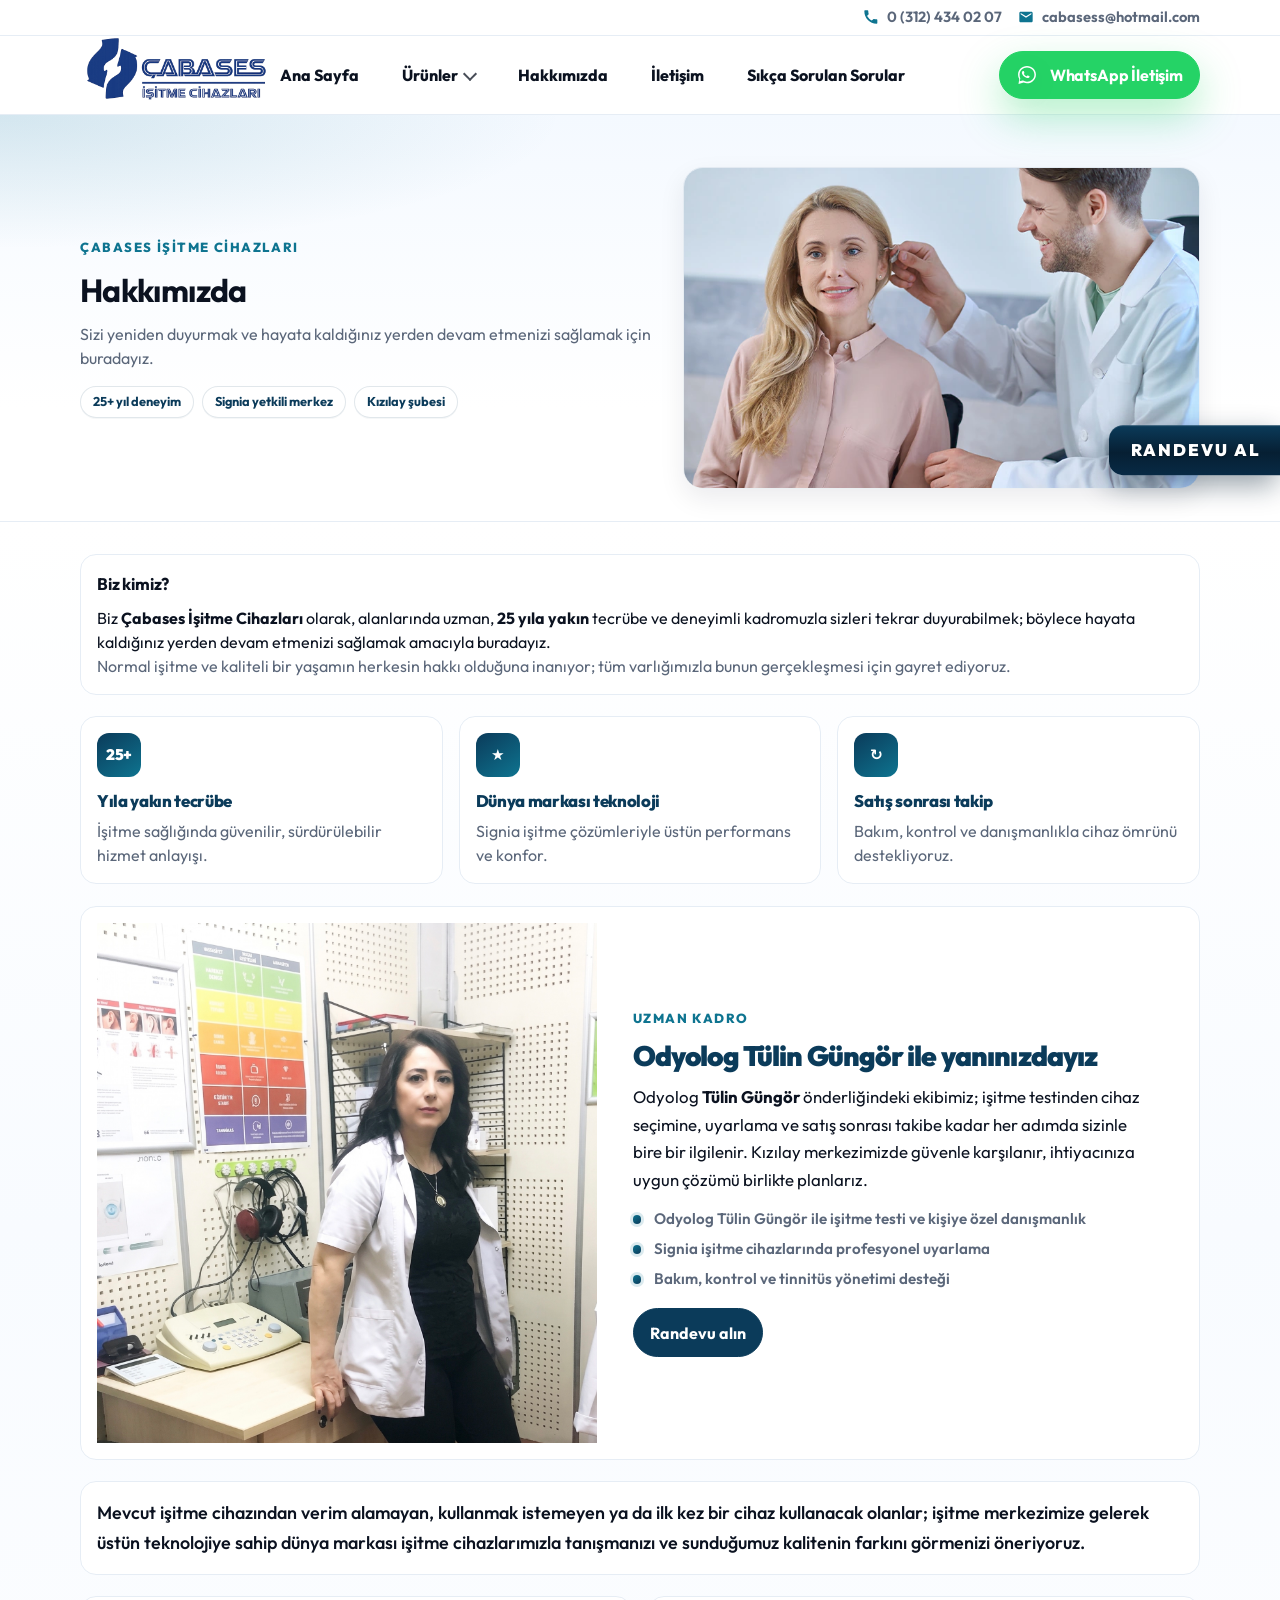
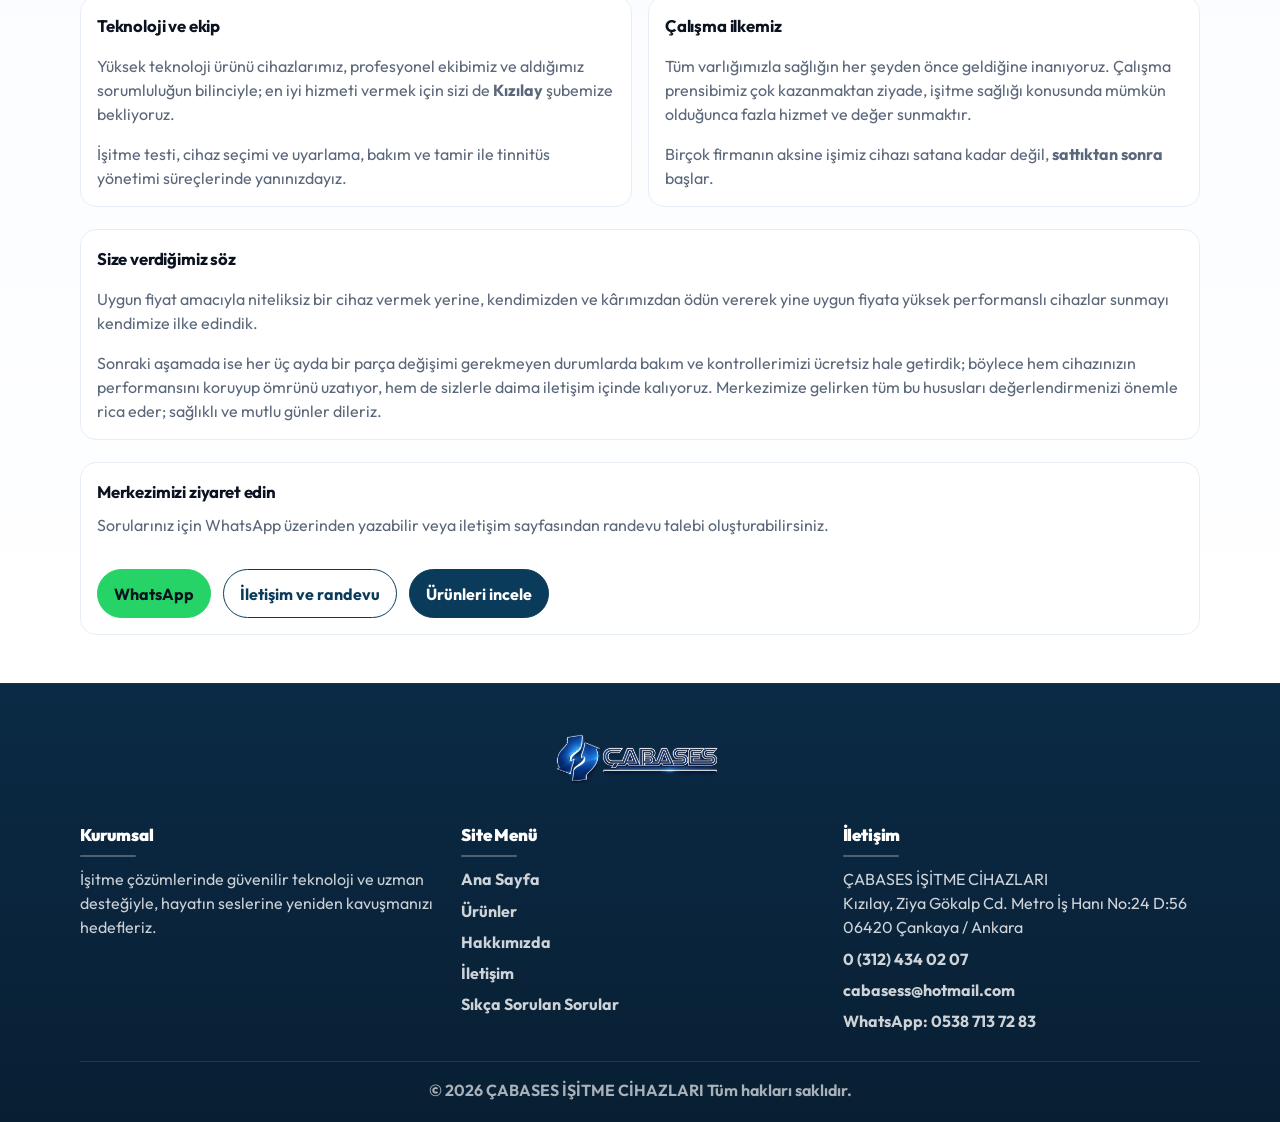
==== commit 16e07621: "Hakkımızda uzman kadro: Tülin Güngör metni ve görsel düzeni. Odyolog Tülin Güngör içeriği eklendi; g" ====
--- a/project/hakkimizda.html
+++ b/project/hakkimizda.html
@@ -356,22 +356,21 @@
                     src="./images/IMG_2559.jpg"
                     width="1536"
                     height="2730"
-                    alt="Çabases İşitme Cihazları Kızılay merkezinde uzman kadro — işitme testi ve danışmanlık"
+                    alt="Odyolog Tülin Güngör — Çabases İşitme Cihazları Kızılay merkezi"
                     loading="lazy"
                     decoding="async"
                   />
-                  <figcaption class="about-team-badge">Kızılay merkezimiz</figcaption>
                 </figure>
                 <div class="about-team-copy">
                   <p class="about-team-kicker">Uzman kadro</p>
-                  <h2 id="about-team-title" class="about-team-title">Alanında uzman kadromuz ile yanınızdayız</h2>
+                  <h2 id="about-team-title" class="about-team-title">Odyolog Tülin Güngör ile yanınızdayız</h2>
                   <p class="about-team-lead">
-                    İşitme testinden cihaz seçimine, uyarlama ve satış sonrası takibe kadar her adımda deneyimli
-                    ekibimizle bire bir ilgileniyoruz. Klinik ortamımızda güvenle karşılanır; ihtiyacınıza uygun çözümü
-                    birlikte planlarız.
+                    Odyolog <strong>Tülin Güngör</strong> önderliğindeki ekibimiz; işitme testinden cihaz seçimine,
+                    uyarlama ve satış sonrası takibe kadar her adımda sizinle bire bir ilgilenir. Kızılay merkezimizde
+                    güvenle karşılanır, ihtiyacınıza uygun çözümü birlikte planlarız.
                   </p>
                   <ul class="about-team-points">
-                    <li>İşitme testi ve kişiye özel danışmanlık</li>
+                    <li>Odyolog Tülin Güngör ile işitme testi ve kişiye özel danışmanlık</li>
                     <li>Signia işitme cihazlarında profesyonel uyarlama</li>
                     <li>Bakım, kontrol ve tinnitüs yönetimi desteği</li>
                   </ul>
--- a/project/css/styles.css
+++ b/project/css/styles.css
@@ -1705,36 +1705,40 @@
   min-height: 0;
 }
 
+.about-team-media,
+.about-team-copy {
+  min-width: 0;
+  max-width: 100%;
+}
+
 .about-team-media {
-  position: relative;
+  display: block;
   margin: 0;
-  min-height: clamp(280px, 38vw, 420px);
+  overflow: hidden;
   background: linear-gradient(180deg, rgba(11, 59, 90, 0.06) 0%, rgba(14, 116, 144, 0.1) 100%);
 }
 
 .about-team-img {
   display: block;
   width: 100%;
-  height: 100%;
-  min-height: inherit;
+  max-width: 100%;
+  height: auto;
+  aspect-ratio: 4 / 5;
+  max-height: min(520px, 72vh);
   object-fit: cover;
-  object-position: center top;
-}
-
-.about-team-badge {
-  position: absolute;
-  left: 1rem;
-  bottom: 1rem;
+  object-position: center 18%;
+}
+
+.about-team-caption {
   margin: 0;
-  padding: 0.4rem 0.85rem;
-  border-radius: 999px;
-  font-size: 0.78rem;
+  padding: 0.85rem 1rem;
+  text-align: center;
+  font-size: 0.95rem;
   font-weight: 800;
-  letter-spacing: 0.04em;
-  text-transform: uppercase;
-  color: #fff;
-  background: linear-gradient(135deg, var(--brand) 0%, var(--brand-2) 100%);
-  box-shadow: 0 8px 24px rgba(11, 59, 90, 0.28);
+  letter-spacing: 0.02em;
+  color: var(--brand);
+  background: #fff;
+  border-top: 1px solid rgba(11, 59, 90, 0.1);
 }
 
 .about-team-copy {
@@ -4017,8 +4021,10 @@
     grid-template-columns: 1fr;
   }
 
-  .about-team-media {
-    min-height: clamp(320px, 70vw, 440px);
+  .about-team-img {
+    aspect-ratio: 4 / 5;
+    max-height: min(480px, 65vh);
+    object-position: center 15%;
   }
 
   .about-team-copy {
